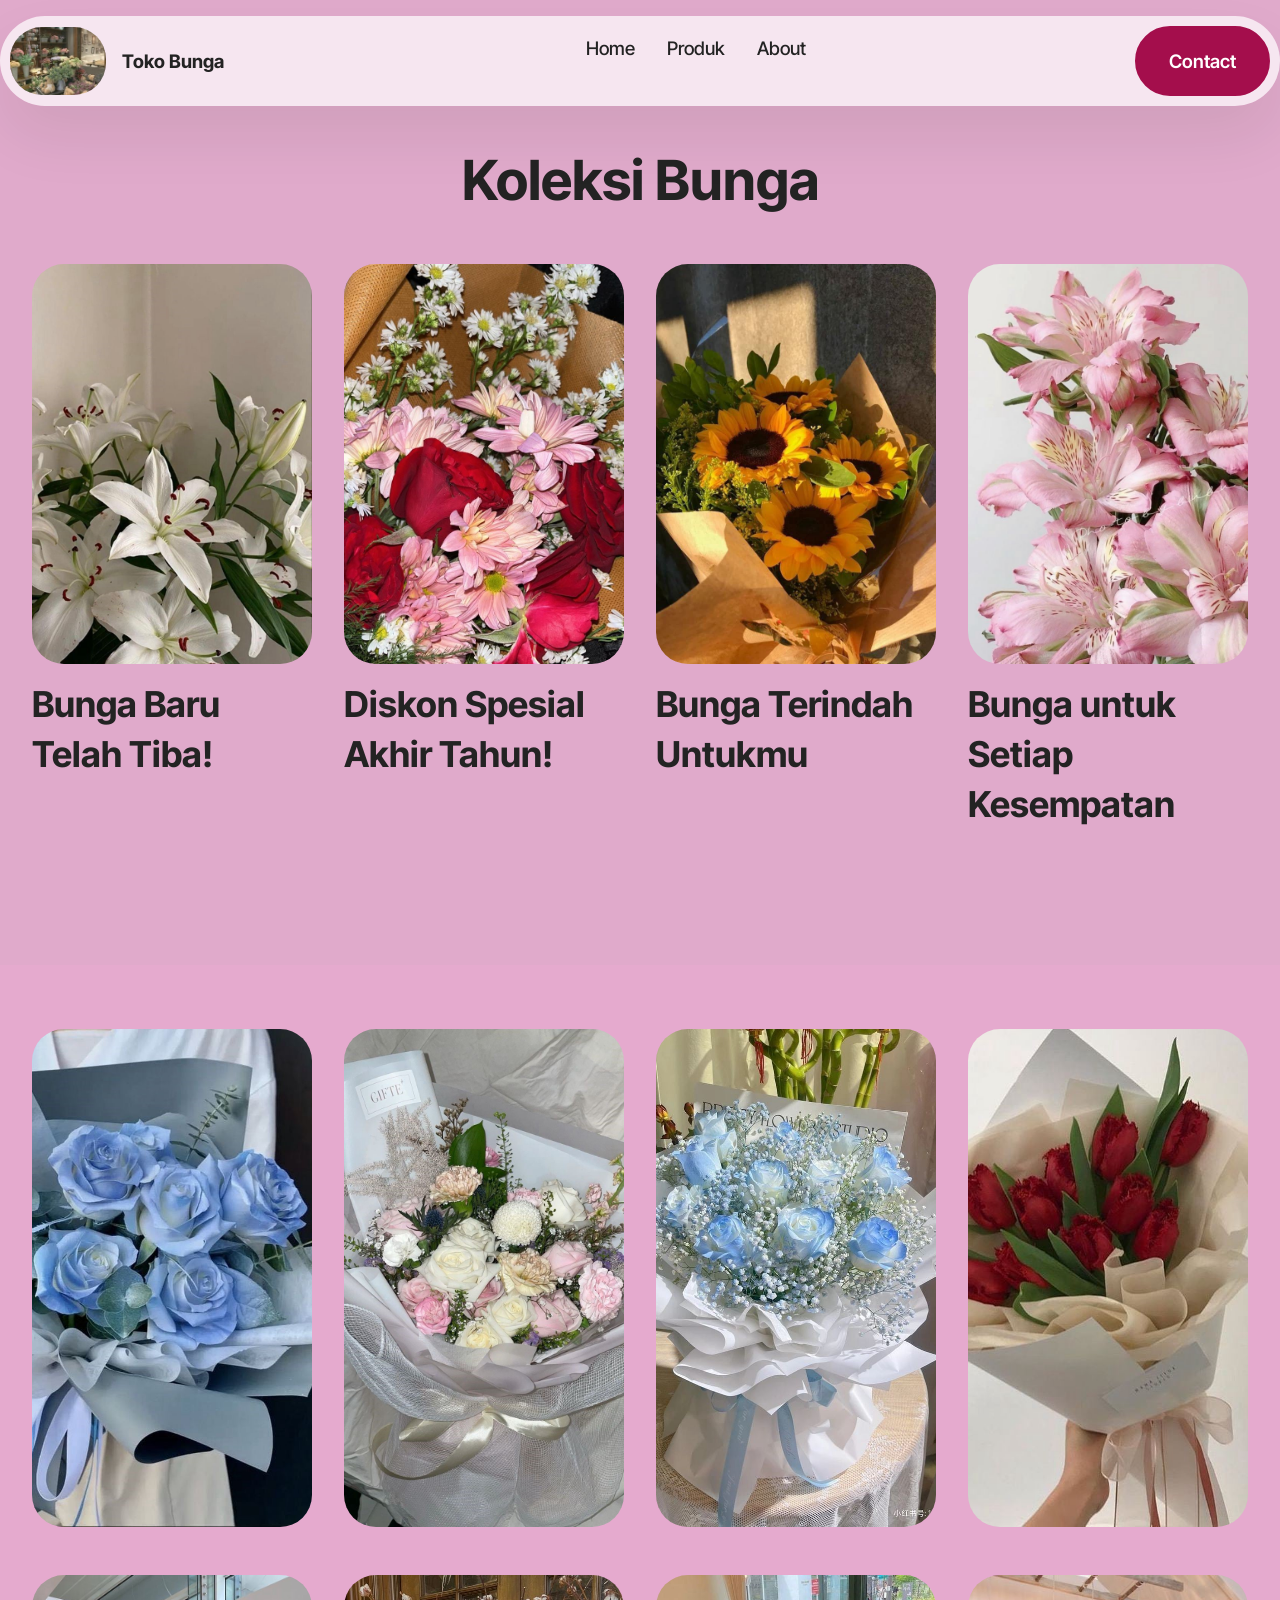
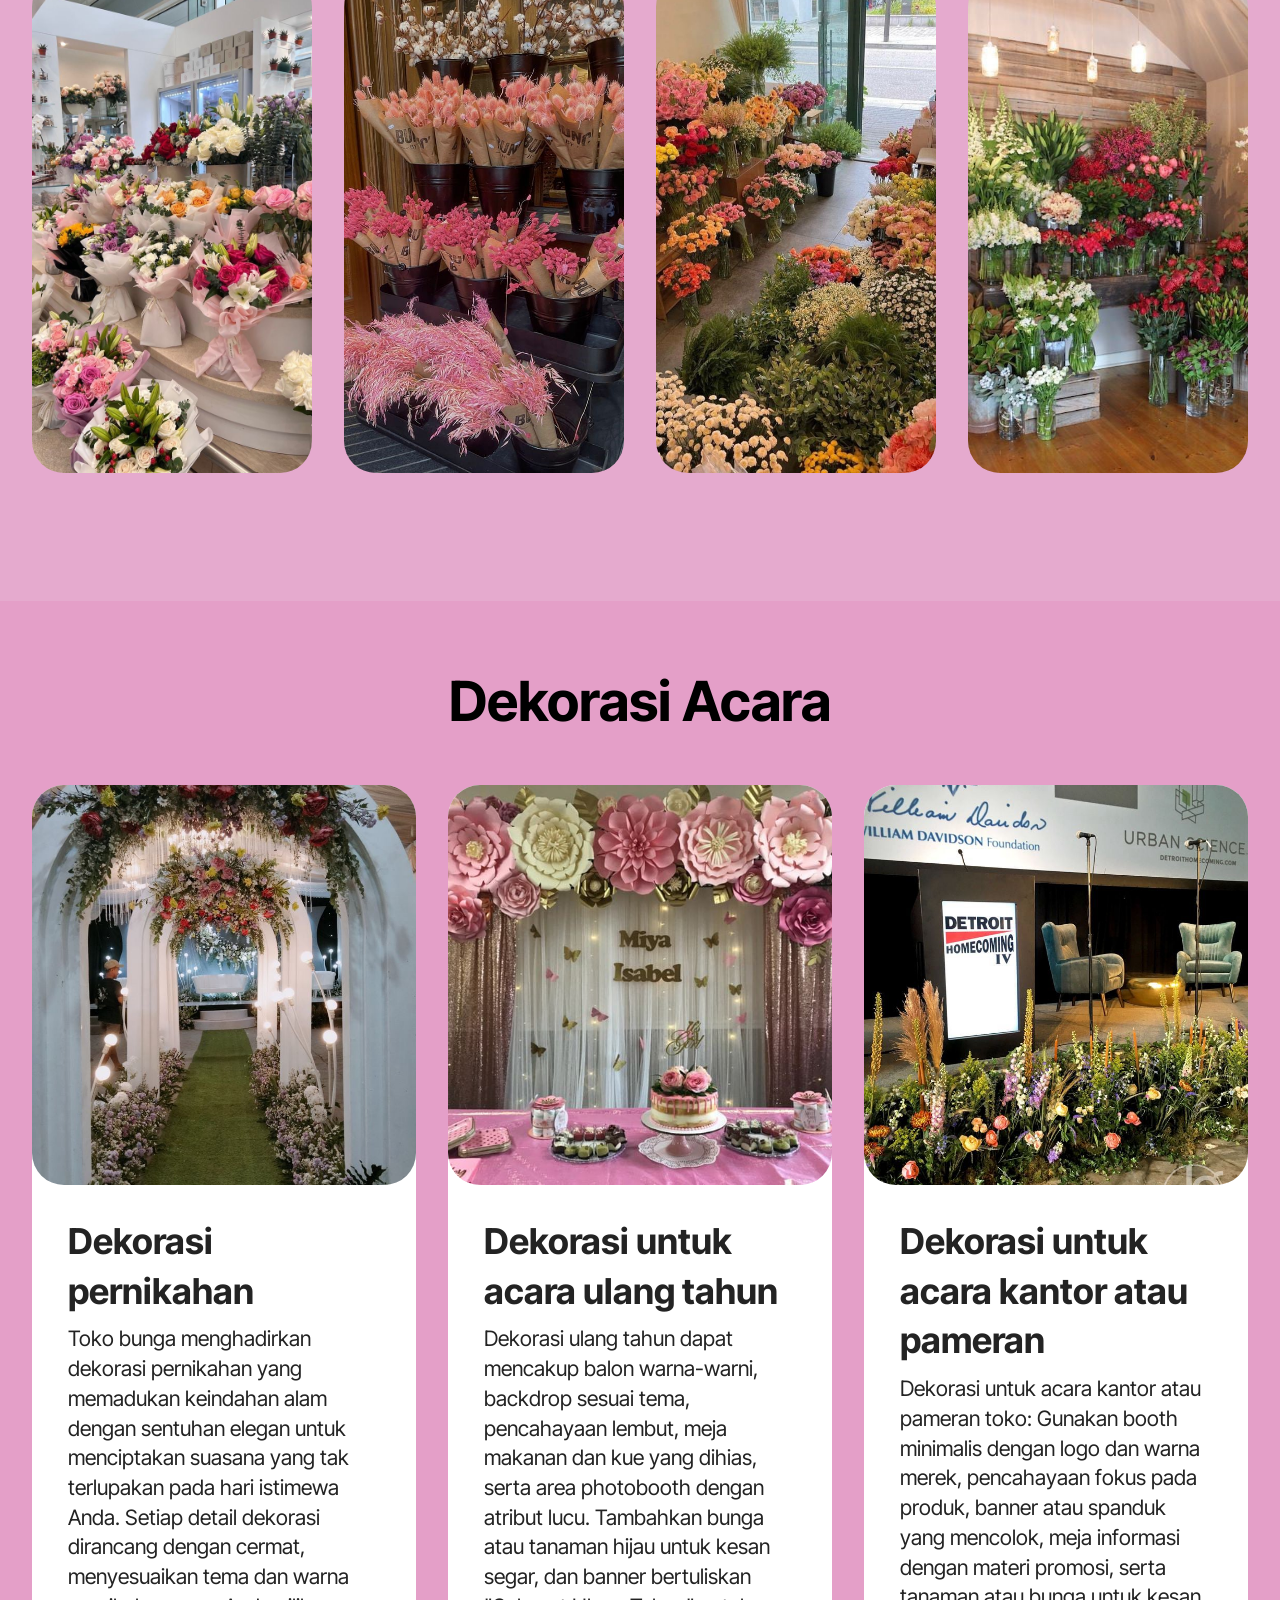
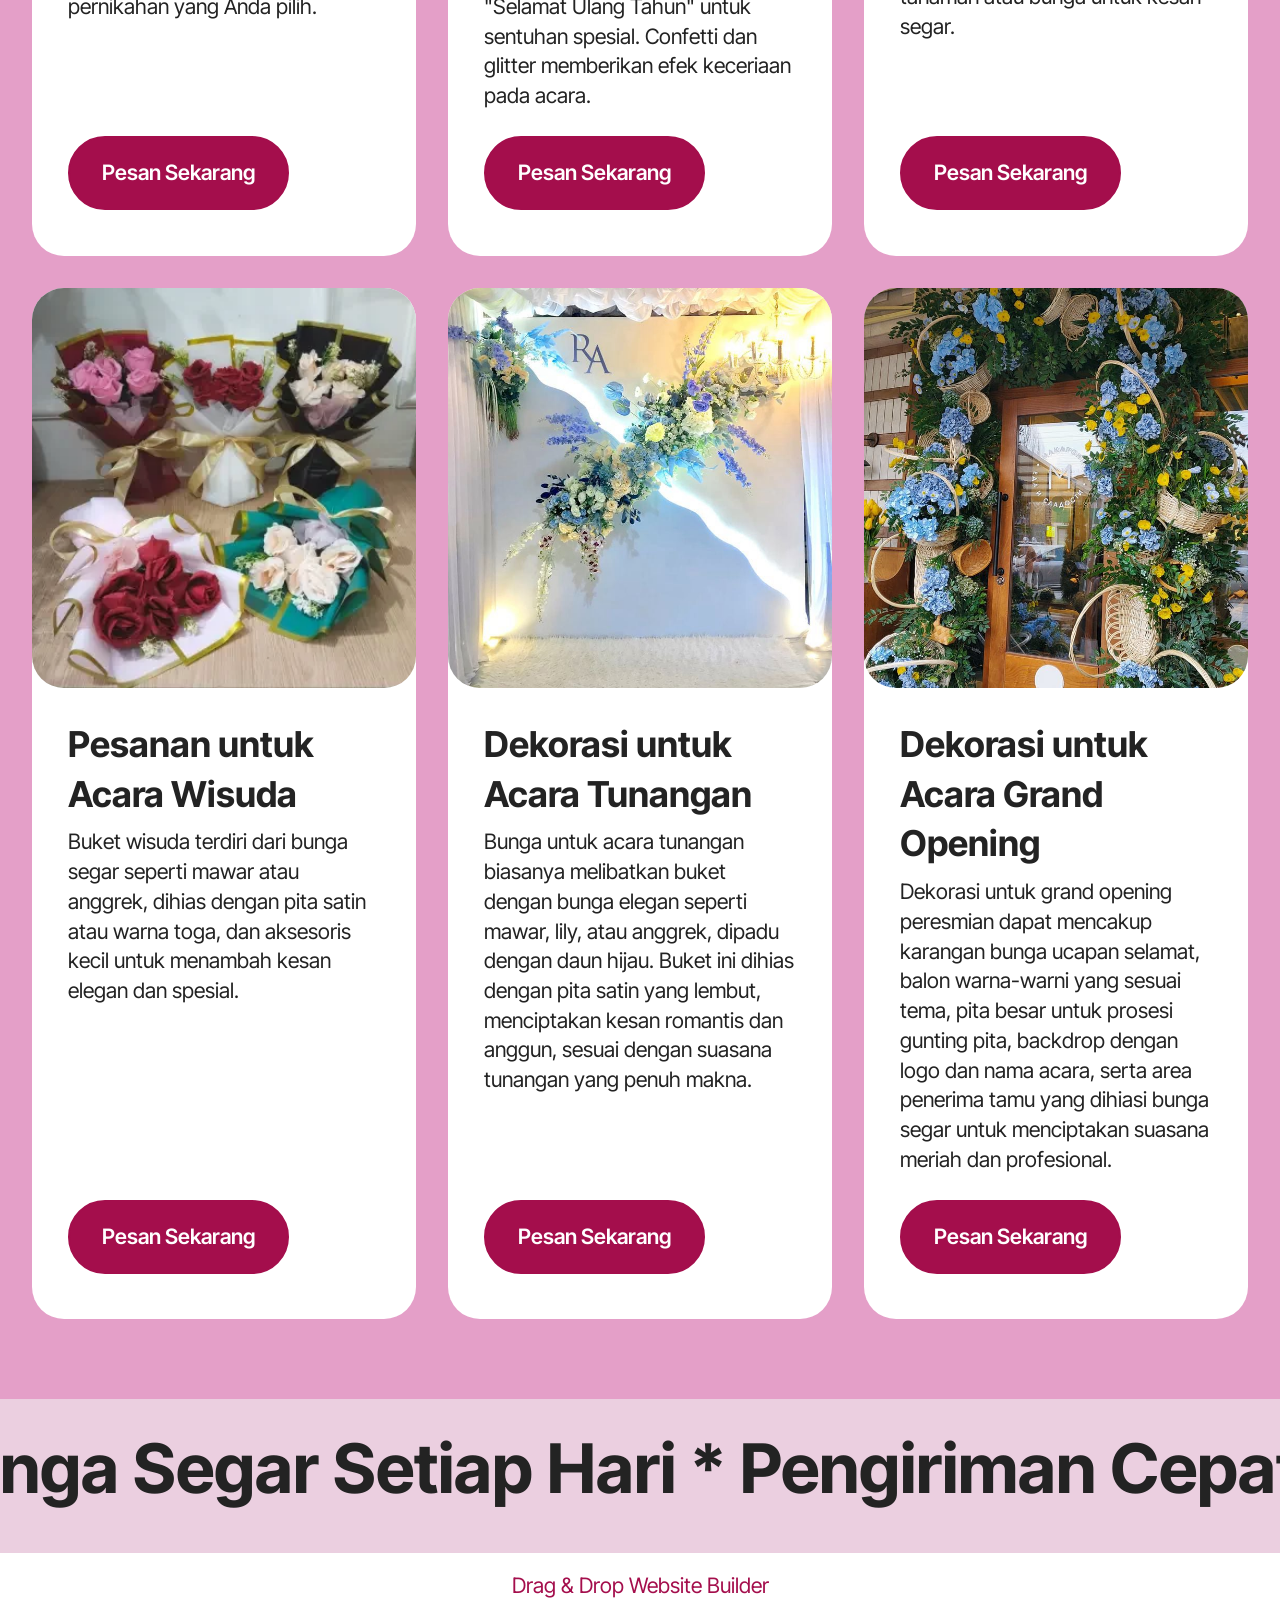
==== page1.html @ ef638b3b "create github pages" ====
<!DOCTYPE html>
<html  >
<head>
  <!-- Site made with Mobirise Website Builder v5.9.18, https://mobirise.com -->
  <meta charset="UTF-8">
  <meta http-equiv="X-UA-Compatible" content="IE=edge">
  <meta name="generator" content="Mobirise v5.9.18, mobirise.com">
  <meta name="viewport" content="width=device-width, initial-scale=1, minimum-scale=1">
  <link rel="shortcut icon" href="assets/images/download-1-206x201.jpg" type="image/x-icon">
  <meta name="description" content="">
  
  
  <title>Service</title>
  <link rel="stylesheet" href="assets/web/assets/mobirise-icons2/mobirise2.css">
  <link rel="stylesheet" href="assets/bootstrap/css/bootstrap.min.css">
  <link rel="stylesheet" href="assets/bootstrap/css/bootstrap-grid.min.css">
  <link rel="stylesheet" href="assets/bootstrap/css/bootstrap-reboot.min.css">
  <link rel="stylesheet" href="assets/dropdown/css/style.css">
  <link rel="stylesheet" href="assets/theme/css/style.css">
  <link rel="preload" href="https://fonts.googleapis.com/css2?family=Inter+Tight:wght@400;700&display=swap&display=swap" as="style" onload="this.onload=null;this.rel='stylesheet'">
  <noscript><link rel="stylesheet" href="https://fonts.googleapis.com/css2?family=Inter+Tight:wght@400;700&display=swap&display=swap"></noscript>
  <link rel="preload" as="style" href="assets/mobirise/css/mbr-additional.css?v=HDOLfJ"><link rel="stylesheet" href="assets/mobirise/css/mbr-additional.css?v=HDOLfJ" type="text/css">

  
  
  
</head>
<body>
  
  <section data-bs-version="5.1" class="menu menu2 cid-uuAt0u6nEp" once="menu" id="menu02-5">
	

	<nav class="navbar navbar-dropdown navbar-fixed-top navbar-expand-lg">
		<div class="container">
			<div class="navbar-brand">
				<span class="navbar-logo">
					<a href="index.html">
						<img src="assets/images/download-1-206x201.jpg" alt="Mobirise Website Builder" style="height: 4.3rem;">
					</a>
				</span>
				<span class="navbar-caption-wrap"><a class="navbar-caption text-black text-primary display-4" href="index.html">Toko Bunga</a></span>
			</div>
			<button class="navbar-toggler" type="button" data-toggle="collapse" data-bs-toggle="collapse" data-target="#navbarSupportedContent" data-bs-target="#navbarSupportedContent" aria-controls="navbarNavAltMarkup" aria-expanded="false" aria-label="Toggle navigation">
				<div class="hamburger">
					<span></span>
					<span></span>
					<span></span>
					<span></span>
				</div>
			</button>
			<div class="collapse navbar-collapse" id="navbarSupportedContent">
				<ul class="navbar-nav nav-dropdown" data-app-modern-menu="true"><li class="nav-item">
						<a class="nav-link link text-black text-primary display-4" href="page4.html"><br>Home<br><br></a>
					</li><li class="nav-item"><a class="nav-link link text-black text-primary display-4" href="page1.html"><br>Produk<br><br><br></a></li><li class="nav-item"><a class="nav-link link text-black text-primary display-4" href="page2.html"><br>About</a></li></ul>
				
				<div class="navbar-buttons mbr-section-btn"><a class="btn btn-primary display-4" href="page5.html">Contact<br></a></div>
			</div>
		</div>
	</nav>
</section>

<section data-bs-version="5.1" class="features03 cid-uuM3vEm4r9" id="features03-8">
  
  
  <div class="container-fluid">
    <div class="row justify-content-center mb-5">
      <div class="col-12 content-head">
        <div class="mbr-section-head">
          <h4 class="mbr-section-title mbr-fonts-style align-center mb-0 display-2"><strong>Koleksi Bunga</strong><strong><br></strong></h4>
          
        </div>
      </div>
    </div>
    <div class="row">
      <div class="item features-image col-12 col-md-6 col-lg-3 active">
        <div class="item-wrapper">
          <div class="item-img mb-3">
            <img src="assets/images/download-5-736x1308.jpg" alt="Mobirise Website Builder" title="">
          </div>
          <div class="item-content align-left">
            <h5 class="item-title mbr-fonts-style mt-0 mb-2 display-5">
              <strong>Bunga Baru Telah Tiba!</strong>
            </h5>
            
            
            
          </div>
        </div>
      </div>
      <div class="item features-image col-12 col-md-6 col-lg-3">
        <div class="item-wrapper">
          <div class="item-img mb-3">
            <img src="assets/images/download-3-675x1200.jpg" alt="Mobirise Website Builder" title="" data-slide-to="1" data-bs-slide-to="1">
          </div>
          <div class="item-content align-left">
            <h5 class="item-title mbr-fonts-style mb-2 mt-0 display-5">
              <strong>Diskon Spesial Akhir Tahun!</strong>
            </h5>
            
            
            
          </div>
        </div>
      </div>
      <div class="item features-image col-12 col-md-6 col-lg-3">
        <div class="item-wrapper">
          <div class="item-img mb-3">
            <img src="assets/images/download-4-720x960.jpg" alt="Mobirise Website Builder" title="" data-slide-to="2" data-bs-slide-to="2">
          </div>
          <div class="item-content align-left">
            <h5 class="item-title mbr-fonts-style mb-2 mt-0 display-5">
              <strong>Bunga Terindah Untukmu</strong></h5>
            
            
            
          </div>
        </div>
      </div>
      <div class="item features-image col-12 col-md-6 col-lg-3">
        <div class="item-wrapper">
          <div class="item-img mb-3">
            <img src="assets/images/download-18-736x960.jpg" alt="Mobirise Website Builder" title="" data-slide-to="2" data-bs-slide-to="2">
          </div>
          <div class="item-content align-left">
            <h5 class="item-title mbr-fonts-style mb-2 mt-0 display-5">
              <strong>Bunga untuk Setiap Kesempatan</strong>
            </h5>
            
            
            
          </div>
        </div>
      </div>
    </div>
  </div>
</section>

<section data-bs-version="5.1" class="features03 cid-uuM4goBNhP" id="features03-a">
  
  
  <div class="container-fluid">
    <div class="row justify-content-center mb-5">
      <div class="col-12 content-head">
        
      </div>
    </div>
    <div class="row">
      <div class="item features-image col-12 col-md-6 col-lg-3 active">
        <div class="item-wrapper">
          <div class="item-img mb-3">
            <img src="assets/images/download-13-735x918.jpg" alt="Mobirise Website Builder" title="" data-slide-to="0" data-bs-slide-to="0">
          </div>
          
        </div>
      </div>
      <div class="item features-image col-12 col-md-6 col-lg-3">
        <div class="item-wrapper">
          <div class="item-img mb-3">
            <img src="assets/images/download-14-736x1308.jpg" alt="Mobirise Website Builder" title="" data-slide-to="1" data-bs-slide-to="1">
          </div>
          
        </div>
      </div>
      <div class="item features-image col-12 col-md-6 col-lg-3">
        <div class="item-wrapper">
          <div class="item-img mb-3">
            <img src="assets/images/pastel-flowers-736x981.jpg" alt="Mobirise Website Builder" title="" data-slide-to="2" data-bs-slide-to="2">
          </div>
          
        </div>
      </div>
      <div class="item features-image col-12 col-md-6 col-lg-3">
        <div class="item-wrapper">
          <div class="item-img mb-3">
            <img src="assets/images/sara-736x736.jpg" alt="Mobirise Website Builder" title="" data-slide-to="3" data-bs-slide-to="3">
          </div>
          
        </div>
      </div><div class="item features-image col-12 col-md-6 col-lg-3">
        <div class="item-wrapper">
          <div class="item-img mb-3">
            <img src="assets/images/download-15-675x1200.jpg" alt="Mobirise Website Builder" title="" data-slide-to="4" data-bs-slide-to="4">
          </div>
          
        </div>
      </div><div class="item features-image col-12 col-md-6 col-lg-3">
        <div class="item-wrapper">
          <div class="item-img mb-3">
            <img src="assets/images/-736x981.jpg" alt="Mobirise Website Builder" title="" data-slide-to="5" data-bs-slide-to="5">
          </div>
          
        </div>
      </div><div class="item features-image col-12 col-md-6 col-lg-3">
        <div class="item-wrapper">
          <div class="item-img mb-3">
            <img src="assets/images/download-11-736x880.jpg" alt="Mobirise Website Builder" title="" data-slide-to="6" data-bs-slide-to="6">
          </div>
          
        </div>
      </div><div class="item features-image col-12 col-md-6 col-lg-3">
        <div class="item-wrapper">
          <div class="item-img mb-3">
            <img src="assets/images/download-17-475x713.jpg" alt="Mobirise Website Builder" title="" data-slide-to="7" data-bs-slide-to="7">
          </div>
          
        </div>
      </div>
    </div>
  </div>
</section>

<section data-bs-version="5.1" class="features4 start cid-uvw1IzYo7t" id="features04-p">
	
	
	<div class="container">
		<div class="row justify-content-center">
			<div class="col-12 content-head">
				<div class="mbr-section-head mb-5">
					<h4 class="mbr-section-title mbr-fonts-style align-center mb-0 display-2">
						<strong>Dekorasi Acara</strong></h4>
					
					
				</div>
			</div>
		</div>
		<div class="row">
			<div class="item features-image col-12 col-md-6 col-lg-4">
				<div class="item-wrapper">
					<div class="item-img">
						<img src="assets/images/download-736x981.jpg" alt="Mobirise Website Builder" data-slide-to="0" data-bs-slide-to="0">
					</div>
					<div class="item-content">
						<h5 class="item-title mbr-fonts-style display-5"><strong>Dekorasi pernikahan</strong></h5>
						<p class="mbr-text mbr-fonts-style display-7">
							Toko bunga menghadirkan dekorasi pernikahan yang memadukan keindahan alam dengan sentuhan elegan untuk menciptakan suasana yang tak terlupakan pada hari istimewa Anda. Setiap detail dekorasi dirancang dengan cermat, menyesuaikan tema dan warna pernikahan yang Anda pilih.
						</p>
						<div class="mbr-section-btn item-footer"><a href="https://wa.me/082346581920" class="btn item-btn btn-primary display-7">Pesan Sekarang</a></div>
					</div>

				</div>
			</div>
			<div class="item features-image col-12 col-md-6 col-lg-4">
				<div class="item-wrapper">
					<div class="item-img">
						<img src="assets/images/paper-flowers-backdrop-736x552.jpg" alt="Mobirise Website Builder" data-slide-to="1" data-bs-slide-to="1">
					</div>
					<div class="item-content">
						<h5 class="item-title mbr-fonts-style display-5"><strong>Dekorasi untuk acara ulang tahun</strong></h5>
						<p class="mbr-text mbr-fonts-style display-7">
							Dekorasi ulang tahun dapat mencakup balon warna-warni, backdrop sesuai tema, pencahayaan lembut, meja makanan dan kue yang dihias, serta area photobooth dengan atribut lucu. Tambahkan bunga atau tanaman hijau untuk kesan segar, dan banner bertuliskan "Selamat Ulang Tahun" untuk sentuhan spesial. Confetti dan glitter memberikan efek keceriaan pada acara.
						</p>
						<div class="mbr-section-btn item-footer"><a href="https://wa.me/082346581920" class="btn item-btn btn-primary display-7">Pesan Sekarang</a></div>
					</div>
				</div>
			</div>
			<div class="item features-image col-12 col-md-6 col-lg-4">
				<div class="item-wrapper">
					<div class="item-img">
						<img src="assets/images/home-display-group-736x1001.jpg" alt="Mobirise Website Builder" data-slide-to="2" data-bs-slide-to="2">
					</div>
					<div class="item-content">
						<h5 class="item-title mbr-fonts-style display-5"><strong>Dekorasi untuk acara kantor atau pameran</strong></h5>
						<p class="mbr-text mbr-fonts-style display-7">Dekorasi untuk acara kantor atau pameran toko: Gunakan booth minimalis dengan logo dan warna merek, pencahayaan fokus pada produk, banner atau spanduk yang mencolok, meja informasi dengan materi promosi, serta tanaman atau bunga untuk kesan segar.<br>
						</p>
						<div class="mbr-section-btn item-footer"><a href="https://wa.me/082346581920" class="btn item-btn btn-primary display-7">Pesan Sekarang</a></div>
					</div>
				</div>
			</div><div class="item features-image col-12 col-md-6 col-lg-4">
				<div class="item-wrapper">
					<div class="item-img">
						<img src="assets/images/s87622036d4a049b7bb98267495b23f65w.jpg-360x360q75.jpg-.webp" alt="Mobirise Website Builder" data-slide-to="3" data-bs-slide-to="3">
					</div>
					<div class="item-content">
						<h5 class="item-title mbr-fonts-style display-5"><strong>Pesanan untuk Acara Wisuda</strong></h5>
						<p class="mbr-text mbr-fonts-style display-7">Buket wisuda terdiri dari bunga segar seperti mawar atau anggrek, dihias dengan pita satin atau warna toga, dan aksesoris kecil untuk menambah kesan elegan dan spesial.<br>
						</p>
						<div class="mbr-section-btn item-footer"><a href="https://wa.me/082346581920" class="btn item-btn btn-primary display-7">Pesan Sekarang</a></div>
					</div>
				</div>
			</div><div class="item features-image col-12 col-md-6 col-lg-4">
				<div class="item-wrapper">
					<div class="item-img">
						<img src="assets/images/dekorasi-tunangan-simple-biru-putih-736x877.jpg" alt="Mobirise Website Builder" data-slide-to="4" data-bs-slide-to="4">
					</div>
					<div class="item-content">
						<h5 class="item-title mbr-fonts-style display-5"><strong>Dekorasi untuk Acara Tunangan</strong></h5>
						<p class="mbr-text mbr-fonts-style display-7">Bunga untuk acara tunangan biasanya melibatkan buket dengan bunga elegan seperti mawar, lily, atau anggrek, dipadu dengan daun hijau. Buket ini dihias dengan pita satin yang lembut, menciptakan kesan romantis dan anggun, sesuai dengan suasana tunangan yang penuh makna.<br>
						</p>
						<div class="mbr-section-btn item-footer"><a href="https://wa.me/082346581920" class="btn item-btn btn-primary display-7">Pesan Sekarang</a></div>
					</div>
				</div>
			</div><div class="item features-image col-12 col-md-6 col-lg-4">
				<div class="item-wrapper">
					<div class="item-img">
						<img src="assets/images/flowers-736x1308.jpg" alt="Mobirise Website Builder" data-slide-to="5" data-bs-slide-to="5">
					</div>
					<div class="item-content">
						<h5 class="item-title mbr-fonts-style display-5"><strong>Dekorasi untuk Acara Grand Opening</strong></h5>
						<p class="mbr-text mbr-fonts-style display-7">Dekorasi untuk grand opening peresmian dapat mencakup karangan bunga ucapan selamat, balon warna-warni yang sesuai tema, pita besar untuk prosesi gunting pita, backdrop dengan logo dan nama acara, serta area penerima tamu yang dihiasi bunga segar untuk menciptakan suasana meriah dan profesional.<br>
						</p>
						<div class="mbr-section-btn item-footer"><a href="https://wa.me/082346581920" class="btn item-btn btn-primary display-7">Pesan Sekarang</a></div>
					</div>
				</div>
			</div>
		</div>
	</div>
</section>

<section data-bs-version="5.1" class="gallery10 cid-uvw4NKcOGp" id="gallery10-q">
  


  <div class="container-fluid">

      <div class="loop-container">
        <div class="item display-1" data-linewords="Bunga Segar Setiap Hari * Pengiriman Cepat dan Aman * " data-direction="-1" data-speed="0.05">☁️ Best offers ☁️ Free delivery ☁️ Perfect design ☁️ Comfort ☁️ Support 24/7 ☁️ Vibes</div>

        <div class="item display-1" data-linewords="Bunga Segar Setiap Hari * Pengiriman Cepat dan Aman * " data-direction="-1" data-speed="0.05">☁️ Best offers ☁️ Free delivery ☁️ Perfect design ☁️ Comfort ☁️ Support 24/7 ☁️ Vibes</div>
      </div>
    
  </div>
</section><section class="display-7" style="padding: 0;align-items: center;justify-content: center;flex-wrap: wrap;    align-content: center;display: flex;position: relative;height: 4rem;"><a href="https://mobiri.se/3591663" style="flex: 1 1;height: 4rem;position: absolute;width: 100%;z-index: 1;"><img alt="" style="height: 4rem;" src="[data-uri]"></a><p style="margin: 0;text-align: center;" class="display-7">&#8204;</p><a style="z-index:1" href="https://mobirise.com/drag-drop-website-builder.html">Drag & Drop Website Builder</a></section><script src="assets/bootstrap/js/bootstrap.bundle.min.js"></script>  <script src="assets/smoothscroll/smooth-scroll.js"></script>  <script src="assets/ytplayer/index.js"></script>  <script src="assets/dropdown/js/navbar-dropdown.js"></script>  <script src="assets/theme/js/script.js"></script>  
  
  
</body>
</html>
---- assets/web/assets/mobirise-icons2/mobirise2.css ----
@font-face {
  font-family: 'Moririse2';
  font-display: swap;
  src:  url('mobirise2.eot?f2bix4');
  src:  url('mobirise2.eot?f2bix4#iefix') format('embedded-opentype'),
    url('mobirise2.ttf?f2bix4') format('truetype'),
    url('mobirise2.woff?f2bix4') format('woff'),
    url('mobirise2.svg?f2bix4#mobirise2') format('svg');
  font-weight: normal;
  font-style: normal;
}

[class^="mobi-"], [class*=" mobi-"] {
  /* use !important to prevent issues with browser extensions that change fonts */
  font-family: 'Moririse2' !important;
  speak: none;
  font-style: normal;
  font-weight: normal;
  font-variant: normal;
  text-transform: none;
  line-height: 1;

  /* Better Font Rendering =========== */
  -webkit-font-smoothing: antialiased;
  -moz-osx-font-smoothing: grayscale;
}

.mobi-mbri-add-submenu:before {
  content: "\e900";
}
.mobi-mbri-alert:before {
  content: "\e901";
}
.mobi-mbri-align-center:before {
  content: "\e902";
}
.mobi-mbri-align-justify:before {
  content: "\e903";
}
.mobi-mbri-align-left:before {
  content: "\e904";
}
.mobi-mbri-align-right:before {
  content: "\e905";
}
.mobi-mbri-android:before {
  content: "\e906";
}
.mobi-mbri-apple:before {
  content: "\e907";
}
.mobi-mbri-arrow-down:before {
  content: "\e908";
}
.mobi-mbri-arrow-next:before {
  content: "\e909";
}
.mobi-mbri-arrow-prev:before {
  content: "\e90a";
}
.mobi-mbri-arrow-up:before {
  content: "\e90b";
}
.mobi-mbri-bold:before {
  content: "\e90c";
}
.mobi-mbri-bookmark:before {
  content: "\e90d";
}
.mobi-mbri-bootstrap:before {
  content: "\e90e";
}
.mobi-mbri-briefcase:before {
  content: "\e90f";
}
.mobi-mbri-browse:before {
  content: "\e910";
}
.mobi-mbri-bulleted-list:before {
  content: "\e911";
}
.mobi-mbri-calendar:before {
  content: "\e912";
}
.mobi-mbri-camera:before {
  content: "\e913";
}
.mobi-mbri-cart-add:before {
  content: "\e914";
}
.mobi-mbri-cart-full:before {
  content: "\e915";
}
.mobi-mbri-cash:before {
  content: "\e916";
}
.mobi-mbri-change-style:before {
  content: "\e917";
}
.mobi-mbri-chat:before {
  content: "\e918";
}
.mobi-mbri-clock:before {
  content: "\e919";
}
.mobi-mbri-close:before {
  content: "\e91a";
}
.mobi-mbri-cloud:before {
  content: "\e91b";
}
.mobi-mbri-code:before {
  content: "\e91c";
}
.mobi-mbri-contact-form:before {
  content: "\e91d";
}
.mobi-mbri-credit-card:before {
  content: "\e91e";
}
.mobi-mbri-cursor-click:before {
  content: "\e91f";
}
.mobi-mbri-cust-feedback:before {
  content: "\e920";
}
.mobi-mbri-database:before {
  content: "\e921";
}
.mobi-mbri-delivery:before {
  content: "\e922";
}
.mobi-mbri-desktop:before {
  content: "\e923";
}
.mobi-mbri-devices:before {
  content: "\e924";
}
.mobi-mbri-down:before {
  content: "\e925";
}
.mobi-mbri-download-2:before {
  content: "\e926";
}
.mobi-mbri-download:before {
  content: "\e927";
}
.mobi-mbri-drag-n-drop-2:before {
  content: "\e928";
}
.mobi-mbri-drag-n-drop:before {
  content: "\e929";
}
.mobi-mbri-edit-2:before {
  content: "\e92a";
}
.mobi-mbri-edit:before {
  content: "\e92b";
}
.mobi-mbri-error:before {
  content: "\e92c";
}
.mobi-mbri-extension:before {
  content: "\e92d";
}
.mobi-mbri-features:before {
  content: "\e92e";
}
.mobi-mbri-file:before {
  content: "\e92f";
}
.mobi-mbri-flag:before {
  content: "\e930";
}
.mobi-mbri-folder:before {
  content: "\e931";
}
.mobi-mbri-gift:before {
  content: "\e932";
}
.mobi-mbri-github:before {
  content: "\e933";
}
.mobi-mbri-globe-2:before {
  content: "\e934";
}
.mobi-mbri-globe:before {
  content: "\e935";
}
.mobi-mbri-growing-chart:before {
  content: "\e936";
}
.mobi-mbri-hearth:before {
  content: "\e937";
}
.mobi-mbri-help:before {
  content: "\e938";
}
.mobi-mbri-home:before {
  content: "\e939";
}
.mobi-mbri-hot-cup:before {
  content: "\e93a";
}
.mobi-mbri-idea:before {
  content: "\e93b";
}
.mobi-mbri-image-gallery:before {
  content: "\e93c";
}
.mobi-mbri-image-slider:before {
  content: "\e93d";
}
.mobi-mbri-info:before {
  content: "\e93e";
}
.mobi-mbri-italic:before {
  content: "\e93f";
}
.mobi-mbri-key:before {
  content: "\e940";
}
.mobi-mbri-laptop:before {
  content: "\e941";
}
.mobi-mbri-layers:before {
  content: "\e942";
}
.mobi-mbri-left-right:before {
  content: "\e943";
}
.mobi-mbri-left:before {
  content: "\e944";
}
.mobi-mbri-letter:before {
  content: "\e945";
}
.mobi-mbri-like:before {
  content: "\e946";
}
.mobi-mbri-link:before {
  content: "\e947";
}
.mobi-mbri-lock:before {
  content: "\e948";
}
.mobi-mbri-login:before {
  content: "\e949";
}
.mobi-mbri-logout:before {
  content: "\e94a";
}
.mobi-mbri-magic-stick:before {
  content: "\e94b";
}
.mobi-mbri-map-pin:before {
  content: "\e94c";
}
.mobi-mbri-menu:before {
  content: "\e94d";
}
.mobi-mbri-mobile-2:before {
  content: "\e94e";
}
.mobi-mbri-mobile-horizontal:before {
  content: "\e94f";
}
.mobi-mbri-mobile:before {
  content: "\e950";
}
.mobi-mbri-mobirise:before {
  content: "\e951";
}
.mobi-mbri-more-horizontal:before {
  content: "\e952";
}
.mobi-mbri-more-vertical:before {
  content: "\e953";
}
.mobi-mbri-music:before {
  content: "\e954";
}
.mobi-mbri-new-file:before {
  content: "\e955";
}
.mobi-mbri-numbered-list:before {
  content: "\e956";
}
.mobi-mbri-opened-folder:before {
  content: "\e957";
}
.mobi-mbri-pages:before {
  content: "\e958";
}
.mobi-mbri-paper-plane:before {
  content: "\e959";
}
.mobi-mbri-paperclip:before {
  content: "\e95a";
}
.mobi-mbri-phone:before {
  content: "\e95b";
}
.mobi-mbri-photo:before {
  content: "\e95c";
}
.mobi-mbri-photos:before {
  content: "\e95d";
}
.mobi-mbri-pin:before {
  content: "\e95e";
}
.mobi-mbri-play:before {
  content: "\e95f";
}
.mobi-mbri-plus:before {
  content: "\e960";
}
.mobi-mbri-preview:before {
  content: "\e961";
}
.mobi-mbri-print:before {
  content: "\e962";
}
.mobi-mbri-protect:before {
  content: "\e963";
}
.mobi-mbri-question:before {
  content: "\e964";
}
.mobi-mbri-quote-left:before {
  content: "\e965";
}
.mobi-mbri-quote-right:before {
  content: "\e966";
}
.mobi-mbri-redo:before {
  content: "\e967";
}
.mobi-mbri-refresh:before {
  content: "\e968";
}
.mobi-mbri-responsive-2:before {
  content: "\e969";
}
.mobi-mbri-responsive:before {
  content: "\e96a";
}
.mobi-mbri-right:before {
  content: "\e96b";
}
.mobi-mbri-rocket:before {
  content: "\e96c";
}
.mobi-mbri-sad-face:before {
  content: "\e96d";
}
.mobi-mbri-sale:before {
  content: "\e96e";
}
.mobi-mbri-save:before {
  content: "\e96f";
}
.mobi-mbri-search:before {
  content: "\e970";
}
.mobi-mbri-setting-2:before {
  content: "\e971";
}
.mobi-mbri-setting-3:before {
  content: "\e972";
}
.mobi-mbri-setting:before {
  content: "\e973";
}
.mobi-mbri-share:before {
  content: "\e974";
}
.mobi-mbri-shopping-bag:before {
  content: "\e975";
}
.mobi-mbri-shopping-basket:before {
  content: "\e976";
}
.mobi-mbri-shopping-cart:before {
  content: "\e977";
}
.mobi-mbri-sites:before {
  content: "\e978";
}
.mobi-mbri-smile-face:before {
  content: "\e979";
}
.mobi-mbri-speed:before {
  content: "\e97a";
}
.mobi-mbri-star:before {
  content: "\e97b";
}
.mobi-mbri-success:before {
  content: "\e97c";
}
.mobi-mbri-sun:before {
  content: "\e97d";
}
.mobi-mbri-sun2:before {
  content: "\e97e";
}
.mobi-mbri-tablet-vertical:before {
  content: "\e97f";
}
.mobi-mbri-tablet:before {
  content: "\e980";
}
.mobi-mbri-target:before {
  content: "\e981";
}
.mobi-mbri-timer:before {
  content: "\e982";
}
.mobi-mbri-to-ftp:before {
  content: "\e983";
}
.mobi-mbri-to-local-drive:before {
  content: "\e984";
}
.mobi-mbri-touch-swipe:before {
  content: "\e985";
}
.mobi-mbri-touch:before {
  content: "\e986";
}
.mobi-mbri-trash:before {
  content: "\e987";
}
.mobi-mbri-underline:before {
  content: "\e988";
}
.mobi-mbri-undo:before {
  content: "\e989";
}
.mobi-mbri-unlink:before {
  content: "\e98a";
}
.mobi-mbri-unlock:before {
  content: "\e98b";
}
.mobi-mbri-up-down:before {
  content: "\e98c";
}
.mobi-mbri-up:before {
  content: "\e98d";
}
.mobi-mbri-update:before {
  content: "\e98e";
}
.mobi-mbri-upload-2:before {
  content: "\e98f";
}
.mobi-mbri-upload:before {
  content: "\e990";
}
.mobi-mbri-user-2:before {
  content: "\e991";
}
.mobi-mbri-user:before {
  content: "\e992";
}
.mobi-mbri-users:before {
  content: "\e993";
}
.mobi-mbri-video-play:before {
  content: "\e994";
}
.mobi-mbri-video:before {
  content: "\e995";
}
.mobi-mbri-watch:before {
  content: "\e996";
}
.mobi-mbri-website-theme-2:before {
  content: "\e997";
}
.mobi-mbri-website-theme:before {
  content: "\e998";
}
.mobi-mbri-wifi:before {
  content: "\e999";
}
.mobi-mbri-windows:before {
  content: "\e99a";
}
.mobi-mbri-zoom-in:before {
  content: "\e99b";
}
.mobi-mbri-zoom-out:before {
  content: "\e99c";
}
---- assets/dropdown/css/style.css ----
.navbar-dropdown {
  left: 0;
  padding: 0;
  position: absolute;
  right: 0;
  top: 0;
  transition: all 0.45s ease;
  z-index: 1030;
  background: #282828; }
  .navbar-dropdown .navbar-logo {
    margin-right: 0.8rem;
    transition: margin 0.3s ease-in-out;
    vertical-align: middle; }
    .navbar-dropdown .navbar-logo img {
      height: 3.125rem;
      transition: all 0.3s ease-in-out; }
    .navbar-dropdown .navbar-logo.mbr-iconfont {
      font-size: 3.125rem;
      line-height: 3.125rem; }
  .navbar-dropdown .navbar-caption {
    font-weight: 700;
    white-space: normal;
    vertical-align: -4px;
    line-height: 3.125rem !important; }
    .navbar-dropdown .navbar-caption, .navbar-dropdown .navbar-caption:hover {
      color: inherit;
      text-decoration: none; }
  .navbar-dropdown .mbr-iconfont + .navbar-caption {
    vertical-align: -1px; }
  .navbar-dropdown.navbar-fixed-top {
    position: fixed; }
  .navbar-dropdown .navbar-brand span {
    vertical-align: -4px; }
  .navbar-dropdown.bg-color.transparent {
    background: none; }
  .navbar-dropdown.navbar-short .navbar-brand {
    padding: 0.625rem 0; }
    .navbar-dropdown.navbar-short .navbar-brand span {
      vertical-align: -1px; }
  .navbar-dropdown.navbar-short .navbar-caption {
    line-height: 2.375rem !important;
    vertical-align: -2px; }
  .navbar-dropdown.navbar-short .navbar-logo {
    margin-right: 0.5rem; }
    .navbar-dropdown.navbar-short .navbar-logo img {
      height: 2.375rem; }
    .navbar-dropdown.navbar-short .navbar-logo.mbr-iconfont {
      font-size: 2.375rem;
      line-height: 2.375rem; }
  .navbar-dropdown.navbar-short .mbr-table-cell {
    height: 3.625rem; }
  .navbar-dropdown .navbar-close {
    left: 0.6875rem;
    position: fixed;
    top: 0.75rem;
    z-index: 1000; }
  .navbar-dropdown .hamburger-icon {
    content: "";
    display: inline-block;
    vertical-align: middle;
    width: 16px;
    -webkit-box-shadow: 0 -6px 0 1px #282828,0 0 0 1px #282828,0 6px 0 1px #282828;
    -moz-box-shadow: 0 -6px 0 1px #282828,0 0 0 1px #282828,0 6px 0 1px #282828;
    box-shadow: 0 -6px 0 1px #282828,0 0 0 1px #282828,0 6px 0 1px #282828; }

.dropdown-menu .dropdown-toggle[data-toggle="dropdown-submenu"]::after {
  border-bottom: 0.35em solid transparent;
  border-left: 0.35em solid;
  border-right: 0;
  border-top: 0.35em solid transparent;
  margin-left: 0.3rem; }

.dropdown-menu .dropdown-item:focus {
  outline: 0; }

.nav-dropdown {
  font-size: 0.75rem;
  font-weight: 500;
  height: auto !important; }
  .nav-dropdown .nav-btn {
    padding-left: 1rem; }
  .nav-dropdown .link {
    margin: .667em 1.667em;
    font-weight: 500;
    padding: 0;
    transition: color .2s ease-in-out; }
    .nav-dropdown .link.dropdown-toggle {
      margin-right: 2.583em; }
      .nav-dropdown .link.dropdown-toggle::after {
        margin-left: .25rem;
        border-top: 0.35em solid;
        border-right: 0.35em solid transparent;
        border-left: 0.35em solid transparent;
        border-bottom: 0; }
      .nav-dropdown .link.dropdown-toggle[aria-expanded="true"] {
        margin: 0;
        padding: 0.667em 3.263em  0.667em 1.667em; }
  .nav-dropdown .link::after,
  .nav-dropdown .dropdown-item::after {
    color: inherit; }
  .nav-dropdown .btn {
    font-size: 0.75rem;
    font-weight: 700;
    letter-spacing: 0;
    margin-bottom: 0;
    padding-left: 1.25rem;
    padding-right: 1.25rem; }
  .nav-dropdown .dropdown-menu {
    border-radius: 0;
    border: 0;
    left: 0;
    margin: 0;
    padding-bottom: 1.25rem;
    padding-top: 1.25rem;
    position: relative; }
  .nav-dropdown .dropdown-submenu {
    margin-left: 0.125rem;
    top: 0; }
  .nav-dropdown .dropdown-item {
    font-weight: 500;
    line-height: 2;
    padding: 0.3846em 4.615em 0.3846em 1.5385em;
    position: relative;
    transition: color .2s ease-in-out, background-color .2s ease-in-out; }
    .nav-dropdown .dropdown-item::after {
      margin-top: -0.3077em;
      position: absolute;
      right: 1.1538em;
      top: 50%; }
    .nav-dropdown .dropdown-item:focus, .nav-dropdown .dropdown-item:hover {
      background: none; }

@media (max-width: 767px) {
  .nav-dropdown.navbar-toggleable-sm {
    bottom: 0;
    display: none;
    left: 0;
    overflow-x: hidden;
    position: fixed;
    top: 0;
    transform: translateX(-100%);
    -ms-transform: translateX(-100%);
    -webkit-transform: translateX(-100%);
    width: 18.75rem;
    z-index: 999; } }
.nav-dropdown.navbar-toggleable-xl {
  bottom: 0;
  display: none;
  left: 0;
  overflow-x: hidden;
  position: fixed;
  top: 0;
  transform: translateX(-100%);
  -ms-transform: translateX(-100%);
  -webkit-transform: translateX(-100%);
  width: 18.75rem;
  z-index: 999; }

.nav-dropdown-sm {
  display: block !important;
  overflow-x: hidden;
  overflow: auto;
  padding-top: 3.875rem; }
  .nav-dropdown-sm::after {
    content: "";
    display: block;
    height: 3rem;
    width: 100%; }
  .nav-dropdown-sm.collapse.in ~ .navbar-close {
    display: block !important; }
  .nav-dropdown-sm.collapsing, .nav-dropdown-sm.collapse.in {
    transform: translateX(0);
    -ms-transform: translateX(0);
    -webkit-transform: translateX(0);
    transition: all 0.25s ease-out;
    -webkit-transition: all 0.25s ease-out;
    background: #282828; }
  .nav-dropdown-sm.collapsing[aria-expanded="false"] {
    transform: translateX(-100%);
    -ms-transform: translateX(-100%);
    -webkit-transform: translateX(-100%); }
  .nav-dropdown-sm .nav-item {
    display: block;
    margin-left: 0 !important;
    padding-left: 0; }
  .nav-dropdown-sm .link,
  .nav-dropdown-sm .dropdown-item {
    border-top: 1px dotted rgba(255, 255, 255, 0.1);
    font-size: 0.8125rem;
    line-height: 1.6;
    margin: 0 !important;
    padding: 0.875rem 2.4rem 0.875rem 1.5625rem !important;
    position: relative;
    white-space: normal; }
    .nav-dropdown-sm .link:focus, .nav-dropdown-sm .link:hover,
    .nav-dropdown-sm .dropdown-item:focus,
    .nav-dropdown-sm .dropdown-item:hover {
      background: rgba(0, 0, 0, 0.2) !important;
      color: #c0a375; }
  .nav-dropdown-sm .nav-btn {
    position: relative;
    padding: 1.5625rem 1.5625rem 0 1.5625rem; }
    .nav-dropdown-sm .nav-btn::before {
      border-top: 1px dotted rgba(255, 255, 255, 0.1);
      content: "";
      left: 0;
      position: absolute;
      top: 0;
      width: 100%; }
    .nav-dropdown-sm .nav-btn + .nav-btn {
      padding-top: 0.625rem; }
      .nav-dropdown-sm .nav-btn + .nav-btn::before {
        display: none; }
  .nav-dropdown-sm .btn {
    padding: 0.625rem 0; }
  .nav-dropdown-sm .dropdown-toggle[data-toggle="dropdown-submenu"]::after {
    margin-left: .25rem;
    border-top: 0.35em solid;
    border-right: 0.35em solid transparent;
    border-left: 0.35em solid transparent;
    border-bottom: 0; }
  .nav-dropdown-sm .dropdown-toggle[data-toggle="dropdown-submenu"][aria-expanded="true"]::after {
    border-top: 0;
    border-right: 0.35em solid transparent;
    border-left: 0.35em solid transparent;
    border-bottom: 0.35em solid; }
  .nav-dropdown-sm .dropdown-menu {
    margin: 0;
    padding: 0;
    position: relative;
    top: 0;
    left: 0;
    width: 100%;
    border: 0;
    float: none;
    border-radius: 0;
    background: none; }
  .nav-dropdown-sm .dropdown-submenu {
    left: 100%;
    margin-left: 0.125rem;
    margin-top: -1.25rem;
    top: 0; }

.navbar-toggleable-sm .nav-dropdown .dropdown-menu {
  position: absolute; }

.navbar-toggleable-sm .nav-dropdown .dropdown-submenu {
  left: 100%;
  margin-left: 0.125rem;
  margin-top: -1.25rem;
  top: 0; }

.navbar-toggleable-sm.opened .nav-dropdown .dropdown-menu {
  position: relative; }

.navbar-toggleable-sm.opened .nav-dropdown .dropdown-submenu {
  left: 0;
  margin-left: 00rem;
  margin-top: 0rem;
  top: 0; }

.is-builder .nav-dropdown.collapsing {
  transition: none !important; }
---- assets/theme/css/style.css ----
@charset "UTF-8";
section {
  background-color: #ffffff;
}

body {
  font-style: normal;
  line-height: 1.5;
  font-weight: 400;
  color: #232323;
  position: relative;
}

button {
  background-color: transparent;
  border-color: transparent;
}

.embla__button,
.carousel-control {
  background-color: #edefea !important;
  opacity: 0.8 !important;
  color: #464845 !important;
  border-color: #edefea !important;
}

.carousel .close,
.modalWindow .close {
  background-color: #edefea !important;
  color: #464845 !important;
  border-color: #edefea !important;
  opacity: 0.8 !important;
}

.carousel .close:hover,
.modalWindow .close:hover {
  opacity: 1 !important;
}

.carousel-indicators li {
  background-color: #edefea !important;
  border: 2px solid #464845 !important;
}

.carousel-indicators li:hover,
.carousel-indicators li:active {
  opacity: 0.8 !important;
}

.embla__button:hover,
.carousel-control:hover {
  background-color: #edefea !important;
  opacity: 1 !important;
}

.modalWindow-video-container {
  height: 80%;
}

section,
.container,
.container-fluid {
  position: relative;
  word-wrap: break-word;
}

a.mbr-iconfont:hover {
  text-decoration: none;
}

.article .lead p,
.article .lead ul,
.article .lead ol,
.article .lead pre,
.article .lead blockquote {
  margin-bottom: 0;
}

a {
  font-style: normal;
  font-weight: 400;
  cursor: pointer;
}
a, a:hover {
  text-decoration: none;
}

.mbr-section-title {
  font-style: normal;
  line-height: 1.3;
}

.mbr-section-subtitle {
  line-height: 1.3;
}

.mbr-text {
  font-style: normal;
  line-height: 1.7;
}

h1,
h2,
h3,
h4,
h5,
h6,
.display-1,
.display-2,
.display-4,
.display-5,
.display-7,
span,
p,
a {
  line-height: 1;
  word-break: break-word;
  word-wrap: break-word;
  font-weight: 400;
}

b,
strong {
  font-weight: bold;
}

input:-webkit-autofill, input:-webkit-autofill:hover, input:-webkit-autofill:focus, input:-webkit-autofill:active {
  transition-delay: 9999s;
  -webkit-transition-property: background-color, color;
  transition-property: background-color, color;
}

textarea[type=hidden] {
  display: none;
}

section {
  background-position: 50% 50%;
  background-repeat: no-repeat;
  background-size: cover;
}
section .mbr-background-video,
section .mbr-background-video-preview {
  position: absolute;
  bottom: 0;
  left: 0;
  right: 0;
  top: 0;
}

.hidden {
  visibility: hidden;
}

.mbr-z-index20 {
  z-index: 20;
}

/*! Base colors */
.mbr-white {
  color: #ffffff;
}

.mbr-black {
  color: #111111;
}

.mbr-bg-white {
  background-color: #ffffff;
}

.mbr-bg-black {
  background-color: #000000;
}

/*! Text-aligns */
.align-left {
  text-align: left;
}

.align-center {
  text-align: center;
}

.align-right {
  text-align: right;
}

/*! Font-weight  */
.mbr-light {
  font-weight: 300;
}

.mbr-regular {
  font-weight: 400;
}

.mbr-semibold {
  font-weight: 500;
}

.mbr-bold {
  font-weight: 700;
}

/*! Media  */
.media-content {
  flex-basis: 100%;
}

.media-container-row {
  display: flex;
  flex-direction: row;
  flex-wrap: wrap;
  justify-content: center;
  align-content: center;
  align-items: start;
}
.media-container-row .media-size-item {
  width: 400px;
}

.media-container-column {
  display: flex;
  flex-direction: column;
  flex-wrap: wrap;
  justify-content: center;
  align-content: center;
  align-items: stretch;
}
.media-container-column > * {
  width: 100%;
}

@media (min-width: 992px) {
  .media-container-row {
    flex-wrap: nowrap;
  }
}
figure {
  margin-bottom: 0;
  overflow: hidden;
}

figure[mbr-media-size] {
  transition: width 0.1s;
}

img,
iframe {
  display: block;
  width: 100%;
}

.card {
  background-color: transparent;
  border: none;
}

.card-box {
  width: 100%;
}

.card-img {
  text-align: center;
  flex-shrink: 0;
  -webkit-flex-shrink: 0;
}

.media {
  max-width: 100%;
  margin: 0 auto;
}

.mbr-figure {
  align-self: center;
}

.media-container > div {
  max-width: 100%;
}

.mbr-figure img,
.card-img img {
  width: 100%;
}

@media (max-width: 991px) {
  .media-size-item {
    width: auto !important;
  }
  .media {
    width: auto;
  }
  .mbr-figure {
    width: 100% !important;
  }
}
/*! Buttons */
.mbr-section-btn {
  margin-left: -0.6rem;
  margin-right: -0.6rem;
  font-size: 0;
}

.btn {
  font-weight: 600;
  border-width: 1px;
  font-style: normal;
  margin: 0.6rem 0.6rem;
  white-space: normal;
  transition: all 0.2s ease-in-out;
  display: inline-flex;
  align-items: center;
  justify-content: center;
  word-break: break-word;
}

.btn-sm {
  font-weight: 600;
  letter-spacing: 0px;
  transition: all 0.3s ease-in-out;
}

.btn-md {
  font-weight: 600;
  letter-spacing: 0px;
  transition: all 0.3s ease-in-out;
}

.btn-lg {
  font-weight: 600;
  letter-spacing: 0px;
  transition: all 0.3s ease-in-out;
}

.btn-form {
  margin: 0;
}
.btn-form:hover {
  cursor: pointer;
}

nav .mbr-section-btn {
  margin-left: 0rem;
  margin-right: 0rem;
}

/*! Btn icon margin */
.btn .mbr-iconfont,
.btn.btn-sm .mbr-iconfont {
  order: 1;
  cursor: pointer;
  margin-left: 0.5rem;
  vertical-align: sub;
}

.btn.btn-md .mbr-iconfont,
.btn.btn-md .mbr-iconfont {
  margin-left: 0.8rem;
}

.mbr-regular {
  font-weight: 400;
}

.mbr-semibold {
  font-weight: 500;
}

.mbr-bold {
  font-weight: 700;
}

[type=submit] {
  -webkit-appearance: none;
}

/*! Full-screen */
.mbr-fullscreen .mbr-overlay {
  min-height: 100vh;
}

.mbr-fullscreen {
  display: flex;
  display: -moz-flex;
  display: -ms-flex;
  display: -o-flex;
  align-items: center;
  min-height: 100vh;
  padding-top: 3rem;
  padding-bottom: 3rem;
}

/*! Map */
.map {
  height: 25rem;
  position: relative;
}
.map iframe {
  width: 100%;
  height: 100%;
}

/*! Scroll to top arrow */
.mbr-arrow-up {
  bottom: 25px;
  right: 90px;
  position: fixed;
  text-align: right;
  z-index: 5000;
  color: #ffffff;
  font-size: 22px;
}

.mbr-arrow-up a {
  background: rgba(0, 0, 0, 0.2);
  border-radius: 50%;
  color: #fff;
  display: inline-block;
  height: 60px;
  width: 60px;
  border: 2px solid #fff;
  outline-style: none !important;
  position: relative;
  text-decoration: none;
  transition: all 0.3s ease-in-out;
  cursor: pointer;
  text-align: center;
}
.mbr-arrow-up a:hover {
  background-color: rgba(0, 0, 0, 0.4);
}
.mbr-arrow-up a i {
  line-height: 60px;
}

.mbr-arrow-up-icon {
  display: block;
  color: #fff;
}

.mbr-arrow-up-icon::before {
  content: "›";
  display: inline-block;
  font-family: serif;
  font-size: 22px;
  line-height: 1;
  font-style: normal;
  position: relative;
  top: 6px;
  left: -4px;
  transform: rotate(-90deg);
}

/*! Arrow Down */
.mbr-arrow {
  position: absolute;
  bottom: 45px;
  left: 50%;
  width: 60px;
  height: 60px;
  cursor: pointer;
  background-color: rgba(80, 80, 80, 0.5);
  border-radius: 50%;
  transform: translateX(-50%);
}
@media (max-width: 767px) {
  .mbr-arrow {
    display: none;
  }
}
.mbr-arrow > a {
  display: inline-block;
  text-decoration: none;
  outline-style: none;
  animation: arrowdown 1.7s ease-in-out infinite;
  color: #ffffff;
}
.mbr-arrow > a > i {
  position: absolute;
  top: -2px;
  left: 15px;
  font-size: 2rem;
}

#scrollToTop a i::before {
  content: "";
  position: absolute;
  display: block;
  border-bottom: 2.5px solid #fff;
  border-left: 2.5px solid #fff;
  width: 27.8%;
  height: 27.8%;
  left: 50%;
  top: 51%;
  transform: translateY(-30%) translateX(-50%) rotate(135deg);
}

@keyframes arrowdown {
  0% {
    transform: translateY(0px);
  }
  50% {
    transform: translateY(-5px);
  }
  100% {
    transform: translateY(0px);
  }
}
@media (max-width: 500px) {
  .mbr-arrow-up {
    left: 0;
    right: 0;
    text-align: center;
  }
}
/*Gradients animation*/
@keyframes gradient-animation {
  from {
    background-position: 0% 100%;
    animation-timing-function: ease-in-out;
  }
  to {
    background-position: 100% 0%;
    animation-timing-function: ease-in-out;
  }
}
.bg-gradient {
  background-size: 200% 200%;
  animation: gradient-animation 5s infinite alternate;
  -webkit-animation: gradient-animation 5s infinite alternate;
}

.menu .navbar-brand {
  display: -webkit-flex;
}
.menu .navbar-brand span {
  display: flex;
  display: -webkit-flex;
}
.menu .navbar-brand .navbar-caption-wrap {
  display: -webkit-flex;
}
.menu .navbar-brand .navbar-logo img {
  display: -webkit-flex;
  width: auto;
}
@media (min-width: 768px) and (max-width: 991px) {
  .menu .navbar-toggleable-sm .navbar-nav {
    display: -ms-flexbox;
  }
}
@media (max-width: 991px) {
  .menu .navbar-collapse {
    max-height: 93.5vh;
  }
  .menu .navbar-collapse.show {
    overflow: auto;
  }
}
@media (min-width: 992px) {
  .menu .navbar-nav.nav-dropdown {
    display: -webkit-flex;
  }
  .menu .navbar-toggleable-sm .navbar-collapse {
    display: -webkit-flex !important;
  }
  .menu .collapsed .navbar-collapse {
    max-height: 93.5vh;
  }
  .menu .collapsed .navbar-collapse.show {
    overflow: auto;
  }
}
@media (max-width: 767px) {
  .menu .navbar-collapse {
    max-height: 80vh;
  }
}

.nav-link .mbr-iconfont {
  margin-right: 0.5rem;
}

.navbar {
  display: -webkit-flex;
  -webkit-flex-wrap: wrap;
  -webkit-align-items: center;
  -webkit-justify-content: space-between;
}

.navbar-collapse {
  -webkit-flex-basis: 100%;
  -webkit-flex-grow: 1;
  -webkit-align-items: center;
}

.nav-dropdown .link {
  padding: 0.667em 1.667em !important;
  margin: 0 !important;
}

.nav {
  display: -webkit-flex;
  -webkit-flex-wrap: wrap;
}

.row {
  display: -webkit-flex;
  -webkit-flex-wrap: wrap;
}

.justify-content-center {
  -webkit-justify-content: center;
}

.form-inline {
  display: -webkit-flex;
}

.card-wrapper {
  -webkit-flex: 1;
}

.carousel-control {
  z-index: 10;
  display: -webkit-flex;
}

.carousel-controls {
  display: -webkit-flex;
}

.media {
  display: -webkit-flex;
}

.form-group:focus {
  outline: none;
}

.jq-selectbox__select {
  padding: 7px 0;
  position: relative;
}

.jq-selectbox__dropdown {
  overflow: hidden;
  border-radius: 10px;
  position: absolute;
  top: 100%;
  left: 0 !important;
  width: 100% !important;
}

.jq-selectbox__trigger-arrow {
  right: 0;
  transform: translateY(-50%);
}

.jq-selectbox li {
  padding: 1.07em 0.5em;
}

input[type=range] {
  padding-left: 0 !important;
  padding-right: 0 !important;
}

.modal-dialog,
.modal-content {
  height: 100%;
}

.modal-dialog .carousel-inner {
  height: calc(100vh - 1.75rem);
}
@media (max-width: 575px) {
  .modal-dialog .carousel-inner {
    height: calc(100vh - 1rem);
  }
}

.carousel-item {
  text-align: center;
}

.carousel-item img {
  margin: auto;
}

.navbar-toggler {
  align-self: flex-start;
  padding: 0.25rem 0.75rem;
  font-size: 1.25rem;
  line-height: 1;
  background: transparent;
  border: 1px solid transparent;
  border-radius: 0.25rem;
}

.navbar-toggler:focus,
.navbar-toggler:hover {
  text-decoration: none;
  box-shadow: none;
}

.navbar-toggler-icon {
  display: inline-block;
  width: 1.5em;
  height: 1.5em;
  vertical-align: middle;
  content: "";
  background: no-repeat center center;
  background-size: 100% 100%;
}

.navbar-toggler-left {
  position: absolute;
  left: 1rem;
}

.navbar-toggler-right {
  position: absolute;
  right: 1rem;
}

.card-img {
  width: auto;
}

.menu .navbar.collapsed:not(.beta-menu) {
  flex-direction: column;
}

.carousel-item.active,
.carousel-item-next,
.carousel-item-prev {
  display: flex;
}

.note-air-layout .dropup .dropdown-menu,
.note-air-layout .navbar-fixed-bottom .dropdown .dropdown-menu {
  bottom: initial !important;
}

html,
body {
  height: auto;
  min-height: 100vh;
}

.dropup .dropdown-toggle::after {
  display: none;
}

.form-asterisk {
  font-family: initial;
  position: absolute;
  top: -2px;
  font-weight: normal;
}

.form-control-label {
  position: relative;
  cursor: pointer;
  margin-bottom: 0.357em;
  padding: 0;
}

.alert {
  color: #ffffff;
  border-radius: 0;
  border: 0;
  font-size: 1.1rem;
  line-height: 1.5;
  margin-bottom: 1.875rem;
  padding: 1.25rem;
  position: relative;
  text-align: center;
}
.alert.alert-form::after {
  background-color: inherit;
  bottom: -7px;
  content: "";
  display: block;
  height: 14px;
  left: 50%;
  margin-left: -7px;
  position: absolute;
  transform: rotate(45deg);
  width: 14px;
}

.form-control {
  background-color: #ffffff;
  background-clip: border-box;
  color: #232323;
  line-height: 1rem !important;
  height: auto;
  padding: 1.2rem 2rem;
  transition: border-color 0.25s ease 0s;
  border: 1px solid transparent !important;
  border-radius: 4px;
  box-shadow: rgba(0, 0, 0, 0.07) 0px 1px 1px 0px, rgba(0, 0, 0, 0.07) 0px 1px 3px 0px, rgba(0, 0, 0, 0.03) 0px 0px 0px 1px;
}
.form-active .form-control:invalid {
  border-color: red;
}

.row > * {
  padding-right: 1rem;
  padding-left: 1rem;
}

form .row {
  margin-left: -0.6rem;
  margin-right: -0.6rem;
}
form .row [class*=col] {
  padding-left: 0.6rem;
  padding-right: 0.6rem;
}

form .mbr-section-btn {
  padding-left: 0.6rem;
  padding-right: 0.6rem;
}

form .form-check-input {
  margin-top: 0.5;
}

textarea.form-control {
  line-height: 1.5rem !important;
}

.form-group {
  margin-bottom: 1.2rem;
}

.form-control,
form .btn {
  min-height: 48px;
}

.gdpr-block label span.textGDPR input[name=gdpr] {
  top: 7px;
}

.form-control:focus {
  box-shadow: none;
}

:focus {
  outline: none;
}

.mbr-overlay {
  background-color: #000;
  bottom: 0;
  left: 0;
  opacity: 0.5;
  position: absolute;
  right: 0;
  top: 0;
  z-index: 0;
  pointer-events: none;
}

blockquote {
  font-style: italic;
  padding: 3rem;
  font-size: 1.09rem;
  position: relative;
  border-left: 3px solid;
}

ul,
ol,
pre,
blockquote {
  margin-bottom: 2.3125rem;
}

.mt-4 {
  margin-top: 2rem !important;
}

.mb-4 {
  margin-bottom: 2rem !important;
}

.container,
.container-fluid {
  padding-left: 16px;
  padding-right: 16px;
}

.row {
  margin-left: -16px;
  margin-right: -16px;
}
.row > [class*=col] {
  padding-left: 16px;
  padding-right: 16px;
}

@media (min-width: 992px) {
  .container-fluid {
    padding-left: 32px;
    padding-right: 32px;
  }
}
@media (max-width: 991px) {
  .mbr-container {
    padding-left: 16px;
    padding-right: 16px;
  }
}
.app-video-wrapper > img {
  opacity: 1;
}

.app-video-wrapper {
  background: transparent;
}

.item {
  position: relative;
}

.dropdown-menu .dropdown-menu {
  left: 100%;
}

.dropdown-item + .dropdown-menu {
  display: none;
}

.dropdown-item:hover + .dropdown-menu,
.dropdown-menu:hover {
  display: block;
}

@media (min-aspect-ratio: 16/9) {
  .mbr-video-foreground {
    height: 300% !important;
    top: -100% !important;
  }
}
@media (max-aspect-ratio: 16/9) {
  .mbr-video-foreground {
    width: 300% !important;
    left: -100% !important;
  }
}.engine {
	position: absolute;
	text-indent: -2400px;
	text-align: center;
	padding: 0;
	top: 0;
	left: -2400px;
}
---- assets/mobirise/css/mbr-additional.css ----
.btn {
  border-width: 2px;
}
img,
.card-wrap,
.card-wrapper,
.video-wrapper,
.mbr-figure iframe,
.google-map iframe,
.slide-content,
.plan,
.card,
.item-wrapper {
  border-radius: 2rem !important;
}
.video-wrapper {
  overflow: hidden;
}
body {
  background-color: #fefae6;
}
body {
  font-family: Inter Tight;
}
.display-1 {
  font-family: 'Inter Tight', sans-serif;
  font-size: 5rem;
  line-height: 1;
}
.display-1 > .mbr-iconfont {
  font-size: 6.25rem;
}
.display-2 {
  font-family: 'Inter Tight', sans-serif;
  font-size: 4rem;
  line-height: 1;
}
.display-2 > .mbr-iconfont {
  font-size: 5rem;
}
.display-4 {
  font-family: 'Inter Tight', sans-serif;
  font-size: 1.2rem;
  line-height: 1.5;
}
.display-4 > .mbr-iconfont {
  font-size: 1.5rem;
}
.display-5 {
  font-family: 'Inter Tight', sans-serif;
  font-size: 2.5rem;
  line-height: 1.5;
}
.display-5 > .mbr-iconfont {
  font-size: 3.125rem;
}
.display-7 {
  font-family: 'Inter Tight', sans-serif;
  font-size: 1.4rem;
  line-height: 1.3;
}
.display-7 > .mbr-iconfont {
  font-size: 1.75rem;
}
/* ---- Fluid typography for mobile devices ---- */
/* 1.4 - font scale ratio ( bootstrap == 1.42857 ) */
/* 100vw - current viewport width */
/* (48 - 20)  48 == 48rem == 768px, 20 == 20rem == 320px(minimal supported viewport) */
/* 0.65 - min scale variable, may vary */
@media (max-width: 992px) {
  .display-1 {
    font-size: 4rem;
  }
}
@media (max-width: 768px) {
  .display-1 {
    font-size: 3.5rem;
    font-size: calc( 2.4rem + (5 - 2.4) * ((100vw - 20rem) / (48 - 20)));
    line-height: calc( 1.1 * (2.4rem + (5 - 2.4) * ((100vw - 20rem) / (48 - 20))));
  }
  .display-2 {
    font-size: 3.2rem;
    font-size: calc( 2.05rem + (4 - 2.05) * ((100vw - 20rem) / (48 - 20)));
    line-height: calc( 1.3 * (2.05rem + (4 - 2.05) * ((100vw - 20rem) / (48 - 20))));
  }
  .display-4 {
    font-size: 0.96rem;
    font-size: calc( 1.07rem + (1.2 - 1.07) * ((100vw - 20rem) / (48 - 20)));
    line-height: calc( 1.4 * (1.07rem + (1.2 - 1.07) * ((100vw - 20rem) / (48 - 20))));
  }
  .display-5 {
    font-size: 2rem;
    font-size: calc( 1.525rem + (2.5 - 1.525) * ((100vw - 20rem) / (48 - 20)));
    line-height: calc( 1.4 * (1.525rem + (2.5 - 1.525) * ((100vw - 20rem) / (48 - 20))));
  }
  .display-7 {
    font-size: 1.12rem;
    font-size: calc( 1.14rem + (1.4 - 1.14) * ((100vw - 20rem) / (48 - 20)));
    line-height: calc( 1.4 * (1.14rem + (1.4 - 1.14) * ((100vw - 20rem) / (48 - 20))));
  }
}
@media (min-width: 992px) and (max-width: 1400px) {
  .display-1 {
    font-size: 3.5rem;
    font-size: calc( 2.4rem + (5 - 2.4) * ((100vw - 62rem) / (87 - 62)));
    line-height: calc( 1.1 * (2.4rem + (5 - 2.4) * ((100vw - 62rem) / (87 - 62))));
  }
  .display-2 {
    font-size: 3.2rem;
    font-size: calc( 2.05rem + (4 - 2.05) * ((100vw - 62rem) / (87 - 62)));
    line-height: calc( 1.3 * (2.05rem + (4 - 2.05) * ((100vw - 62rem) / (87 - 62))));
  }
  .display-4 {
    font-size: 0.96rem;
    font-size: calc( 1.07rem + (1.2 - 1.07) * ((100vw - 62rem) / (87 - 62)));
    line-height: calc( 1.4 * (1.07rem + (1.2 - 1.07) * ((100vw - 62rem) / (87 - 62))));
  }
  .display-5 {
    font-size: 2rem;
    font-size: calc( 1.525rem + (2.5 - 1.525) * ((100vw - 62rem) / (87 - 62)));
    line-height: calc( 1.4 * (1.525rem + (2.5 - 1.525) * ((100vw - 62rem) / (87 - 62))));
  }
  .display-7 {
    font-size: 1.12rem;
    font-size: calc( 1.14rem + (1.4 - 1.14) * ((100vw - 62rem) / (87 - 62)));
    line-height: calc( 1.4 * (1.14rem + (1.4 - 1.14) * ((100vw - 62rem) / (87 - 62))));
  }
}
/* Buttons */
.btn {
  padding: 1.25rem 2rem;
  border-radius: 4px;
}
@media (max-width: 767px) {
  .btn {
    padding: 0.75rem 1.5rem;
  }
}
.btn-sm {
  padding: 0.6rem 1.2rem;
  border-radius: 4px;
}
.btn-md {
  padding: 0.6rem 1.2rem;
  border-radius: 4px;
}
.btn-lg {
  padding: 1.25rem 2rem;
  border-radius: 4px;
}
.bg-primary {
  background-color: #a40e4c !important;
}
.bg-success {
  background-color: #20ac6b !important;
}
.bg-info {
  background-color: #0aa3c2 !important;
}
.bg-warning {
  background-color: #cc9900 !important;
}
.bg-danger {
  background-color: #ae1e2c !important;
}
.btn-primary,
.btn-primary:active {
  background-color: #a40e4c !important;
  border-color: #a40e4c !important;
  color: #ffffff !important;
  box-shadow: none;
}
.btn-primary:hover,
.btn-primary:focus,
.btn-primary.focus,
.btn-primary.active {
  color: inherit;
  background-color: #d31262 !important;
  border-color: #d31262 !important;
  box-shadow: none;
}
.btn-primary.disabled,
.btn-primary:disabled {
  color: #ffffff !important;
  background-color: #d31262 !important;
  border-color: #d31262 !important;
}
.btn-secondary,
.btn-secondary:active {
  background-color: #4d5e85 !important;
  border-color: #4d5e85 !important;
  color: #ffffff !important;
  box-shadow: none;
}
.btn-secondary:hover,
.btn-secondary:focus,
.btn-secondary.focus,
.btn-secondary.active {
  color: inherit;
  background-color: #6175a4 !important;
  border-color: #6175a4 !important;
  box-shadow: none;
}
.btn-secondary.disabled,
.btn-secondary:disabled {
  color: #ffffff !important;
  background-color: #6175a4 !important;
  border-color: #6175a4 !important;
}
.btn-info,
.btn-info:active {
  background-color: #0aa3c2 !important;
  border-color: #0aa3c2 !important;
  color: #ffffff !important;
  box-shadow: none;
}
.btn-info:hover,
.btn-info:focus,
.btn-info.focus,
.btn-info.active {
  color: inherit;
  background-color: #0dccf3 !important;
  border-color: #0dccf3 !important;
  box-shadow: none;
}
.btn-info.disabled,
.btn-info:disabled {
  color: #ffffff !important;
  background-color: #0dccf3 !important;
  border-color: #0dccf3 !important;
}
.btn-success,
.btn-success:active {
  background-color: #20ac6b !important;
  border-color: #20ac6b !important;
  color: #ffffff !important;
  box-shadow: none;
}
.btn-success:hover,
.btn-success:focus,
.btn-success.focus,
.btn-success.active {
  color: inherit;
  background-color: #28d786 !important;
  border-color: #28d786 !important;
  box-shadow: none;
}
.btn-success.disabled,
.btn-success:disabled {
  color: #ffffff !important;
  background-color: #28d786 !important;
  border-color: #28d786 !important;
}
.btn-warning,
.btn-warning:active {
  background-color: #cc9900 !important;
  border-color: #cc9900 !important;
  color: #ffffff !important;
  box-shadow: none;
}
.btn-warning:hover,
.btn-warning:focus,
.btn-warning.focus,
.btn-warning.active {
  color: inherit;
  background-color: #ffbf00 !important;
  border-color: #ffbf00 !important;
  box-shadow: none;
}
.btn-warning.disabled,
.btn-warning:disabled {
  color: #ffffff !important;
  background-color: #ffbf00 !important;
  border-color: #ffbf00 !important;
}
.btn-danger,
.btn-danger:active {
  background-color: #ae1e2c !important;
  border-color: #ae1e2c !important;
  color: #ffffff !important;
  box-shadow: none;
}
.btn-danger:hover,
.btn-danger:focus,
.btn-danger.focus,
.btn-danger.active {
  color: inherit;
  background-color: #da2637 !important;
  border-color: #da2637 !important;
  box-shadow: none;
}
.btn-danger.disabled,
.btn-danger:disabled {
  color: #ffffff !important;
  background-color: #da2637 !important;
  border-color: #da2637 !important;
}
.btn-white,
.btn-white:active {
  background-color: #eff0ec !important;
  border-color: #eff0ec !important;
  color: #757b62 !important;
  box-shadow: none;
}
.btn-white:hover,
.btn-white:focus,
.btn-white.focus,
.btn-white.active {
  color: inherit;
  background-color: #ffffff !important;
  border-color: #ffffff !important;
  box-shadow: none;
}
.btn-white.disabled,
.btn-white:disabled {
  color: #757b62 !important;
  background-color: #ffffff !important;
  border-color: #ffffff !important;
}
.btn-black,
.btn-black:active {
  background-color: #232323 !important;
  border-color: #232323 !important;
  color: #ffffff !important;
  box-shadow: none;
}
.btn-black:hover,
.btn-black:focus,
.btn-black.focus,
.btn-black.active {
  color: inherit;
  background-color: #3d3d3d !important;
  border-color: #3d3d3d !important;
  box-shadow: none;
}
.btn-black.disabled,
.btn-black:disabled {
  color: #ffffff !important;
  background-color: #3d3d3d !important;
  border-color: #3d3d3d !important;
}
.btn-primary-outline,
.btn-primary-outline:active {
  background-color: transparent !important;
  border-color: #a40e4c;
  color: #a40e4c;
}
.btn-primary-outline:hover,
.btn-primary-outline:focus,
.btn-primary-outline.focus,
.btn-primary-outline.active {
  color: #540727 !important;
  background-color: transparent !important;
  border-color: #540727 !important;
  box-shadow: none !important;
}
.btn-primary-outline.disabled,
.btn-primary-outline:disabled {
  color: #ffffff !important;
  background-color: #a40e4c !important;
  border-color: #a40e4c !important;
}
.btn-secondary-outline,
.btn-secondary-outline:active {
  background-color: transparent !important;
  border-color: #4d5e85;
  color: #4d5e85;
}
.btn-secondary-outline:hover,
.btn-secondary-outline:focus,
.btn-secondary-outline.focus,
.btn-secondary-outline.active {
  color: #2d374e !important;
  background-color: transparent !important;
  border-color: #2d374e !important;
  box-shadow: none !important;
}
.btn-secondary-outline.disabled,
.btn-secondary-outline:disabled {
  color: #ffffff !important;
  background-color: #4d5e85 !important;
  border-color: #4d5e85 !important;
}
.btn-info-outline,
.btn-info-outline:active {
  background-color: transparent !important;
  border-color: #0aa3c2;
  color: #0aa3c2;
}
.btn-info-outline:hover,
.btn-info-outline:focus,
.btn-info-outline.focus,
.btn-info-outline.active {
  color: #065e70 !important;
  background-color: transparent !important;
  border-color: #065e70 !important;
  box-shadow: none !important;
}
.btn-info-outline.disabled,
.btn-info-outline:disabled {
  color: #ffffff !important;
  background-color: #0aa3c2 !important;
  border-color: #0aa3c2 !important;
}
.btn-success-outline,
.btn-success-outline:active {
  background-color: transparent !important;
  border-color: #20ac6b;
  color: #20ac6b;
}
.btn-success-outline:hover,
.btn-success-outline:focus,
.btn-success-outline.focus,
.btn-success-outline.active {
  color: #12633e !important;
  background-color: transparent !important;
  border-color: #12633e !important;
  box-shadow: none !important;
}
.btn-success-outline.disabled,
.btn-success-outline:disabled {
  color: #ffffff !important;
  background-color: #20ac6b !important;
  border-color: #20ac6b !important;
}
.btn-warning-outline,
.btn-warning-outline:active {
  background-color: transparent !important;
  border-color: #cc9900;
  color: #cc9900;
}
.btn-warning-outline:hover,
.btn-warning-outline:focus,
.btn-warning-outline.focus,
.btn-warning-outline.active {
  color: #755800 !important;
  background-color: transparent !important;
  border-color: #755800 !important;
  box-shadow: none !important;
}
.btn-warning-outline.disabled,
.btn-warning-outline:disabled {
  color: #ffffff !important;
  background-color: #cc9900 !important;
  border-color: #cc9900 !important;
}
.btn-danger-outline,
.btn-danger-outline:active {
  background-color: transparent !important;
  border-color: #ae1e2c;
  color: #ae1e2c;
}
.btn-danger-outline:hover,
.btn-danger-outline:focus,
.btn-danger-outline.focus,
.btn-danger-outline.active {
  color: #641119 !important;
  background-color: transparent !important;
  border-color: #641119 !important;
  box-shadow: none !important;
}
.btn-danger-outline.disabled,
.btn-danger-outline:disabled {
  color: #ffffff !important;
  background-color: #ae1e2c !important;
  border-color: #ae1e2c !important;
}
.btn-black-outline,
.btn-black-outline:active {
  background-color: transparent !important;
  border-color: #232323;
  color: #232323;
}
.btn-black-outline:hover,
.btn-black-outline:focus,
.btn-black-outline.focus,
.btn-black-outline.active {
  color: #000000 !important;
  background-color: transparent !important;
  border-color: #000000 !important;
  box-shadow: none !important;
}
.btn-black-outline.disabled,
.btn-black-outline:disabled {
  color: #ffffff !important;
  background-color: #232323 !important;
  border-color: #232323 !important;
}
.btn-white-outline,
.btn-white-outline:active {
  background-color: transparent !important;
  border-color: #fafafa;
  color: #fafafa;
}
.btn-white-outline:hover,
.btn-white-outline:focus,
.btn-white-outline.focus,
.btn-white-outline.active {
  color: #cfcfcf !important;
  background-color: transparent !important;
  border-color: #cfcfcf !important;
  box-shadow: none !important;
}
.btn-white-outline.disabled,
.btn-white-outline:disabled {
  color: #7a7a7a !important;
  background-color: #fafafa !important;
  border-color: #fafafa !important;
}
.text-primary {
  color: #a40e4c !important;
}
.text-secondary {
  color: #4d5e85 !important;
}
.text-success {
  color: #20ac6b !important;
}
.text-info {
  color: #0aa3c2 !important;
}
.text-warning {
  color: #cc9900 !important;
}
.text-danger {
  color: #ae1e2c !important;
}
.text-white {
  color: #fafafa !important;
}
.text-black {
  color: #232323 !important;
}
a.text-primary:hover,
a.text-primary:focus,
a.text-primary.active {
  color: #460620 !important;
}
a.text-secondary:hover,
a.text-secondary:focus,
a.text-secondary.active {
  color: #283044 !important;
}
a.text-success:hover,
a.text-success:focus,
a.text-success.active {
  color: #105636 !important;
}
a.text-info:hover,
a.text-info:focus,
a.text-info.active {
  color: #055161 !important;
}
a.text-warning:hover,
a.text-warning:focus,
a.text-warning.active {
  color: #664d00 !important;
}
a.text-danger:hover,
a.text-danger:focus,
a.text-danger.active {
  color: #570f16 !important;
}
a.text-white:hover,
a.text-white:focus,
a.text-white.active {
  color: #c7c7c7 !important;
}
a.text-black:hover,
a.text-black:focus,
a.text-black.active {
  color: #000000 !important;
}
a[class*="text-"]:not(.nav-link):not(.dropdown-item):not([role]):not(.navbar-caption) {
  position: relative;
  background-image: transparent;
  background-size: 10000px 2px;
  background-repeat: no-repeat;
  background-position: 0px 1.2em;
  background-position: -10000px 1.2em;
}
a[class*="text-"]:not(.nav-link):not(.dropdown-item):not([role]):not(.navbar-caption):hover {
  transition: background-position 2s ease-in-out;
  background-image: linear-gradient(currentColor 50%, currentColor 50%);
  background-position: 0px 1.2em;
}
.nav-tabs .nav-link.active {
  color: #a40e4c;
}
.nav-tabs .nav-link:not(.active) {
  color: #232323;
}
.alert-success {
  background-color: #70c770;
}
.alert-info {
  background-color: #0aa3c2;
}
.alert-warning {
  background-color: #cc9900;
}
.alert-danger {
  background-color: #ae1e2c;
}
.mbr-section-btn .btn:not(.btn-form) {
  border-radius: 100px;
}
.mbr-gallery-filter li a {
  border-radius: 100px !important;
}
.mbr-gallery-filter li.active .btn {
  background-color: #a40e4c;
  border-color: #a40e4c;
  color: #ffffff;
}
.mbr-gallery-filter li.active .btn:focus {
  box-shadow: none;
}
.nav-tabs .nav-link {
  border-radius: 100px !important;
}
a,
a:hover {
  color: #a40e4c;
}
.mbr-plan-header.bg-primary .mbr-plan-subtitle,
.mbr-plan-header.bg-primary .mbr-plan-price-desc {
  color: #ef438a;
}
.mbr-plan-header.bg-success .mbr-plan-subtitle,
.mbr-plan-header.bg-success .mbr-plan-price-desc {
  color: #68e3aa;
}
.mbr-plan-header.bg-info .mbr-plan-subtitle,
.mbr-plan-header.bg-info .mbr-plan-price-desc {
  color: #55dbf6;
}
.mbr-plan-header.bg-warning .mbr-plan-subtitle,
.mbr-plan-header.bg-warning .mbr-plan-price-desc {
  color: #ffe599;
}
.mbr-plan-header.bg-danger .mbr-plan-subtitle,
.mbr-plan-header.bg-danger .mbr-plan-price-desc {
  color: #e56773;
}
/* Scroll to top button*/
.scrollToTop_wraper {
  display: none;
}
.form-control {
  font-family: 'Inter Tight', sans-serif;
  font-size: 1.4rem;
  line-height: 1.3;
  font-weight: 400;
  border-radius: 40px !important;
}
.form-control > .mbr-iconfont {
  font-size: 1.75rem;
}
.form-control:hover,
.form-control:focus {
  box-shadow: rgba(0, 0, 0, 0.07) 0px 1px 1px 0px, rgba(0, 0, 0, 0.07) 0px 1px 3px 0px, rgba(0, 0, 0, 0.03) 0px 0px 0px 1px;
  border-color: #a40e4c !important;
}
.form-control:-webkit-input-placeholder {
  font-family: 'Inter Tight', sans-serif;
  font-size: 1.4rem;
  line-height: 1.3;
  font-weight: 400;
}
.form-control:-webkit-input-placeholder > .mbr-iconfont {
  font-size: 1.75rem;
}
blockquote {
  border-color: #a40e4c;
}
/* Forms */
.mbr-form .input-group-btn .btn {
  border-radius: 100px !important;
}
.mbr-form .input-group-btn .btn:hover {
  box-shadow: 0 10px 40px 0 rgba(0, 0, 0, 0.2);
}
.mbr-form .input-group-btn button[type="submit"] {
  border-radius: 100px !important;
  padding: 1rem 3rem;
}
.mbr-form .input-group-btn button[type="submit"]:hover {
  box-shadow: 0 10px 40px 0 rgba(0, 0, 0, 0.2);
}
.jq-selectbox li:hover,
.jq-selectbox li.selected {
  background-color: #a40e4c;
  color: #ffffff;
}
.jq-number__spin {
  transition: 0.25s ease;
}
.jq-number__spin:hover {
  border-color: #a40e4c;
}
.jq-selectbox .jq-selectbox__trigger-arrow,
.jq-number__spin.minus:after,
.jq-number__spin.plus:after {
  transition: 0.4s;
  border-top-color: #232323;
  border-bottom-color: #232323;
}
.jq-selectbox:hover .jq-selectbox__trigger-arrow,
.jq-number__spin.minus:hover:after,
.jq-number__spin.plus:hover:after {
  border-top-color: #a40e4c;
  border-bottom-color: #a40e4c;
}
.xdsoft_datetimepicker .xdsoft_calendar td.xdsoft_default,
.xdsoft_datetimepicker .xdsoft_calendar td.xdsoft_current,
.xdsoft_datetimepicker .xdsoft_timepicker .xdsoft_time_box > div > div.xdsoft_current {
  color: #ffffff !important;
  background-color: #a40e4c !important;
  box-shadow: none !important;
}
.xdsoft_datetimepicker .xdsoft_calendar td:hover,
.xdsoft_datetimepicker .xdsoft_timepicker .xdsoft_time_box > div > div:hover {
  color: #ffffff !important;
  background: #4d5e85 !important;
  box-shadow: none !important;
}
.lazy-bg {
  background-image: none !important;
}
.lazy-placeholder:not(section),
.lazy-none {
  display: block;
  position: relative;
  padding-bottom: 56.25%;
  width: 100%;
  height: auto;
}
iframe.lazy-placeholder,
.lazy-placeholder:after {
  content: '';
  position: absolute;
  width: 200px;
  height: 200px;
  background: transparent no-repeat center;
  background-size: contain;
  top: 50%;
  left: 50%;
  transform: translateX(-50%) translateY(-50%);
  background-image: url("data:image/svg+xml;charset=UTF-8,%3csvg width='32' height='32' viewBox='0 0 64 64' xmlns='http://www.w3.org/2000/svg' stroke='%23a40e4c' %3e%3cg fill='none' fill-rule='evenodd'%3e%3cg transform='translate(16 16)' stroke-width='2'%3e%3ccircle stroke-opacity='.5' cx='16' cy='16' r='16'/%3e%3cpath d='M32 16c0-9.94-8.06-16-16-16'%3e%3canimateTransform attributeName='transform' type='rotate' from='0 16 16' to='360 16 16' dur='1s' repeatCount='indefinite'/%3e%3c/path%3e%3c/g%3e%3c/g%3e%3c/svg%3e");
}
section.lazy-placeholder:after {
  opacity: 0.5;
}
body {
  overflow-x: hidden;
}
a {
  transition: color 0.6s;
}
@media (max-width: 1400px) {
  .container {
    max-width: 100%;
  }
}
@media (max-width: 1400px) and (min-width: 768px) {
  .container {
    padding-left: 32px;
    padding-right: 32px;
  }
}
@media (max-width: 1400px) and (min-width: 768px) {
  .container-fluid {
    padding-left: 32px;
    padding-right: 32px;
  }
}
@media (max-width: 767px) {
  .container-fluid {
    padding-left: 16px;
    padding-right: 16px;
  }
}
.cid-uuAt0u6nEp {
  z-index: 1000;
  width: 100%;
  position: relative;
}
.cid-uuAt0u6nEp .dropdown-item:before {
  font-family: Moririse2 !important;
  content: "\e966";
  display: inline-block;
  width: 0;
  position: absolute;
  left: 1rem;
  top: 0.5rem;
  margin-right: 0.5rem;
  line-height: 1;
  font-size: inherit;
  vertical-align: middle;
  text-align: center;
  overflow: hidden;
  transform: scale(0, 1);
  transition: all 0.25s ease-in-out;
}
@media (max-width: 767px) {
  .cid-uuAt0u6nEp .navbar-toggler {
    transform: scale(0.8);
  }
}
.cid-uuAt0u6nEp .navbar-brand {
  flex-shrink: 0;
  align-items: center;
  margin-right: 0;
  padding: 10px 0;
  transition: all 0.3s;
  word-break: break-word;
  z-index: 1;
}
.cid-uuAt0u6nEp .navbar-brand img {
  max-width: 100%;
  max-height: 100%;
}
.cid-uuAt0u6nEp .navbar-brand .navbar-caption {
  line-height: inherit !important;
}
.cid-uuAt0u6nEp .navbar-brand .navbar-logo a {
  outline: none;
}
.cid-uuAt0u6nEp .navbar-nav {
  margin: auto;
  margin-left: 0;
  margin-left: auto;
}
.cid-uuAt0u6nEp .navbar-nav .nav-item {
  padding: 0 !important;
  transition: 0.3s all !important;
}
.cid-uuAt0u6nEp .navbar-nav .nav-item .nav-link {
  padding: 16px !important;
  margin: 0 !important;
  border-radius: 1rem !important;
  transition: 0.3s all !important;
}
.cid-uuAt0u6nEp .navbar-nav .nav-item .nav-link:hover {
  background-color: rgba(27, 31, 10, 0.06);
}
.cid-uuAt0u6nEp .navbar-nav .open .nav-link::after {
  transform: rotate(180deg);
}
@media (min-width: 992px) {
  .cid-uuAt0u6nEp .navbar-nav .open .nav-link::before {
    content: "";
    width: 100%;
    height: 20px;
    top: 100%;
    background: transparent;
    position: absolute;
  }
}
.cid-uuAt0u6nEp .navbar-nav .dropdown-item {
  padding: 12px !important;
  border-radius: 0.5rem !important;
  margin: 0 8px !important;
  transition: 0.3s all !important;
}
.cid-uuAt0u6nEp .navbar-nav .dropdown-item:hover {
  background-color: rgba(27, 31, 10, 0.06);
}
@media (min-width: 992px) {
  .cid-uuAt0u6nEp .navbar-nav {
    padding-left: 1.5rem;
  }
}
.cid-uuAt0u6nEp .nav-link {
  width: fit-content;
  position: relative;
}
.cid-uuAt0u6nEp .navbar-logo {
  margin: 0 !important;
}
@media (max-width: 767px) {
  .cid-uuAt0u6nEp .navbar-logo {
    padding-left: 0;
  }
}
.cid-uuAt0u6nEp .navbar-caption {
  padding-left: 1rem;
  padding-right: 0.5rem;
}
@media (max-width: 767px) {
  .cid-uuAt0u6nEp .nav-dropdown {
    padding-bottom: 0.5rem;
  }
}
.cid-uuAt0u6nEp .nav-dropdown .link.dropdown-toggle::after {
  margin-left: 0.5rem;
  margin-top: 0.2rem;
  transition: 0.3s all;
}
.cid-uuAt0u6nEp .container {
  display: flex;
  height: 90px;
  padding: 0.5rem 0.6rem;
  flex-wrap: nowrap;
  background: rgba(255, 255, 255, 0.7) !important;
  left: 0;
  right: 0;
  -webkit-box-pack: justify;
  -ms-flex-pack: justify;
  justify-content: flex-end;
  -webkit-box-align: center;
  -webkit-align-items: center;
  -ms-flex-align: center;
  align-items: center;
  border-radius: 100vw;
  margin-top: 1rem;
  background-color: #ffffff;
  box-shadow: 0 30px 60px 0 rgba(27, 31, 10, 0.08);
}
@media (max-width: 992px) {
  .cid-uuAt0u6nEp .container {
    padding-right: 2rem;
  }
}
@media (max-width: 767px) {
  .cid-uuAt0u6nEp .container {
    width: 95%;
    height: 56px !important;
    padding-right: 1rem;
    margin-top: 0rem;
  }
}
.cid-uuAt0u6nEp .iconfont-wrapper {
  color: #000000 !important;
  font-size: 1.5rem;
  padding-right: 0.5rem;
}
.cid-uuAt0u6nEp .dropdown-menu {
  flex-wrap: wrap;
  flex-direction: column;
  max-width: 100%;
  padding: 12px 4px !important;
  border-radius: 1.5rem;
  transition: 0.3s all !important;
  min-width: auto;
  background: #ffffff;
  background: rgba(255, 255, 255, 0.7) !important;
}
.cid-uuAt0u6nEp .nav-item:focus,
.cid-uuAt0u6nEp .nav-link:focus {
  outline: none;
}
.cid-uuAt0u6nEp .dropdown .dropdown-menu .dropdown-item {
  width: auto;
  transition: all 0.25s ease-in-out;
}
.cid-uuAt0u6nEp .dropdown .dropdown-menu .dropdown-item::after {
  right: 0.5rem;
}
.cid-uuAt0u6nEp .dropdown .dropdown-menu .dropdown-item .mbr-iconfont {
  margin-right: 0.5rem;
  vertical-align: sub;
}
.cid-uuAt0u6nEp .dropdown .dropdown-menu .dropdown-item .mbr-iconfont:before {
  display: inline-block;
  transform: scale(1, 1);
  transition: all 0.25s ease-in-out;
}
.cid-uuAt0u6nEp .collapsed .dropdown-menu .dropdown-item:before {
  display: none;
}
.cid-uuAt0u6nEp .collapsed .dropdown .dropdown-menu .dropdown-item {
  padding: 0.235em 1.5em 0.235em 1.5em !important;
  transition: none;
  margin: 0 !important;
}
.cid-uuAt0u6nEp .navbar {
  min-height: 90px;
  transition: all 0.3s;
  border-bottom: 1px solid transparent;
  background: transparent !important;
  padding: 0 !important;
  border: none !important;
  box-shadow: none !important;
  border-radius: 0 !important;
}
.cid-uuAt0u6nEp .navbar.opened {
  transition: all 0.3s;
}
.cid-uuAt0u6nEp .navbar .dropdown-item {
  padding: 0.5rem 1.8rem;
}
.cid-uuAt0u6nEp .navbar .navbar-logo img {
  min-width: 6rem;
  object-fit: cover;
}
.cid-uuAt0u6nEp .navbar .navbar-collapse {
  z-index: 1;
  justify-content: flex-end;
}
.cid-uuAt0u6nEp .navbar.collapsed {
  justify-content: center;
}
.cid-uuAt0u6nEp .navbar.collapsed .nav-item .nav-link::before {
  display: none;
}
.cid-uuAt0u6nEp .navbar.collapsed.opened .dropdown-menu {
  top: 0;
}
@media (min-width: 992px) {
  .cid-uuAt0u6nEp .navbar.collapsed.opened:not(.navbar-short) .navbar-collapse {
    max-height: calc(98.5vh - 4.3rem);
  }
}
.cid-uuAt0u6nEp .navbar.collapsed .dropdown-menu .dropdown-submenu {
  left: 0 !important;
}
.cid-uuAt0u6nEp .navbar.collapsed .dropdown-menu .dropdown-item:after {
  right: auto;
}
.cid-uuAt0u6nEp .navbar.collapsed .dropdown-menu .dropdown-toggle[data-toggle="dropdown-submenu"]:after {
  margin-left: 0.5rem;
  margin-top: 0.2rem;
  border-top: 0.35em solid;
  border-right: 0.35em solid transparent;
  border-left: 0.35em solid transparent;
  border-bottom: 0;
  top: 41%;
}
.cid-uuAt0u6nEp .navbar.collapsed ul.navbar-nav li {
  margin: auto;
}
.cid-uuAt0u6nEp .navbar.collapsed .dropdown-menu .dropdown-item {
  padding: 0.25rem 1.5rem;
  text-align: center;
}
.cid-uuAt0u6nEp .navbar.collapsed .icons-menu {
  padding-left: 0;
  padding-right: 0;
  padding-top: 0.5rem;
  padding-bottom: 0.5rem;
}
@media (max-width: 767px) {
  .cid-uuAt0u6nEp .navbar {
    min-height: 72px;
  }
  .cid-uuAt0u6nEp .navbar .navbar-logo img {
    height: 2.5rem !important;
    min-width: 2.5rem !important;
  }
}
@media (max-width: 991px) {
  .cid-uuAt0u6nEp .navbar .nav-item .nav-link::before {
    display: none;
  }
  .cid-uuAt0u6nEp .navbar.opened .dropdown-menu {
    top: 0;
  }
  .cid-uuAt0u6nEp .navbar .dropdown-menu .dropdown-submenu {
    left: 0 !important;
  }
  .cid-uuAt0u6nEp .navbar .dropdown-menu .dropdown-item:after {
    right: auto;
  }
  .cid-uuAt0u6nEp .navbar .dropdown-menu .dropdown-toggle[data-toggle="dropdown-submenu"]:after {
    margin-left: 0.5rem;
    margin-top: 0.2rem;
    border-top: 0.35em solid;
    border-right: 0.35em solid transparent;
    border-left: 0.35em solid transparent;
    border-bottom: 0;
    top: 40%;
  }
  .cid-uuAt0u6nEp .navbar .dropdown-menu .dropdown-item {
    padding: 0.25rem 1.5rem !important;
    text-align: center;
  }
  .cid-uuAt0u6nEp .navbar .navbar-brand {
    flex-shrink: initial;
    flex-basis: auto;
    word-break: break-word;
    padding-right: 10px;
  }
  .cid-uuAt0u6nEp .navbar .navbar-toggler {
    flex-basis: auto;
  }
  .cid-uuAt0u6nEp .navbar .icons-menu {
    padding-left: 0;
    padding-top: 0.5rem;
    padding-bottom: 0.5rem;
  }
}
.cid-uuAt0u6nEp .navbar.navbar-short .navbar-logo img {
  height: 2rem;
}
.cid-uuAt0u6nEp .dropdown-item.active,
.cid-uuAt0u6nEp .dropdown-item:active {
  background-color: transparent;
}
.cid-uuAt0u6nEp .navbar-expand-lg .navbar-nav .nav-link {
  padding: 0;
}
.cid-uuAt0u6nEp .nav-dropdown .link.dropdown-toggle {
  margin-right: 1.667em;
}
.cid-uuAt0u6nEp .nav-dropdown .link.dropdown-toggle[aria-expanded="true"] {
  margin-right: 0;
  padding: 0.667em 1.667em;
}
.cid-uuAt0u6nEp .navbar.navbar-expand-lg .dropdown .dropdown-menu {
  background: #ffffff;
}
.cid-uuAt0u6nEp .navbar.navbar-expand-lg .dropdown .dropdown-menu .dropdown-submenu {
  margin: 0;
  left: 105%;
  transform: none;
  top: -12px;
}
.cid-uuAt0u6nEp .navbar .dropdown.open > .dropdown-menu {
  display: flex;
}
.cid-uuAt0u6nEp ul.navbar-nav {
  flex-wrap: wrap;
}
.cid-uuAt0u6nEp .navbar-buttons {
  text-align: center;
  min-width: 140px;
}
@media (max-width: 992px) {
  .cid-uuAt0u6nEp .navbar-buttons {
    text-align: left;
  }
}
.cid-uuAt0u6nEp button.navbar-toggler {
  outline: none;
  width: 31px;
  height: 20px;
  cursor: pointer;
  transition: all 0.2s;
  position: relative;
  align-self: center;
}
.cid-uuAt0u6nEp button.navbar-toggler .hamburger span {
  position: absolute;
  right: 0;
  width: 30px;
  height: 2px;
  border-right: 5px;
  background-color: #000000;
}
.cid-uuAt0u6nEp button.navbar-toggler .hamburger span:nth-child(1) {
  top: 0;
  transition: all 0.2s;
}
.cid-uuAt0u6nEp button.navbar-toggler .hamburger span:nth-child(2) {
  top: 8px;
  transition: all 0.15s;
}
.cid-uuAt0u6nEp button.navbar-toggler .hamburger span:nth-child(3) {
  top: 8px;
  transition: all 0.15s;
}
.cid-uuAt0u6nEp button.navbar-toggler .hamburger span:nth-child(4) {
  top: 16px;
  transition: all 0.2s;
}
.cid-uuAt0u6nEp nav.opened .hamburger span:nth-child(1) {
  top: 8px;
  width: 0;
  opacity: 0;
  right: 50%;
  transition: all 0.2s;
}
.cid-uuAt0u6nEp nav.opened .hamburger span:nth-child(2) {
  transform: rotate(45deg);
  transition: all 0.25s;
}
.cid-uuAt0u6nEp nav.opened .hamburger span:nth-child(3) {
  transform: rotate(-45deg);
  transition: all 0.25s;
}
.cid-uuAt0u6nEp nav.opened .hamburger span:nth-child(4) {
  top: 8px;
  width: 0;
  opacity: 0;
  right: 50%;
  transition: all 0.2s;
}
.cid-uuAt0u6nEp .navbar-dropdown {
  padding: 0 1rem;
}
.cid-uuAt0u6nEp a.nav-link {
  display: flex;
  align-items: center;
  justify-content: center;
}
.cid-uuAt0u6nEp .icons-menu {
  flex-wrap: nowrap;
  display: flex;
  justify-content: center;
  padding-left: 1rem;
  padding-right: 1rem;
  padding-top: 0.3rem;
  text-align: center;
}
@media (max-width: 992px) {
  .cid-uuAt0u6nEp .icons-menu {
    justify-content: flex-start;
    margin-bottom: 0.5rem;
  }
}
@media screen and (-ms-high-contrast: active), (-ms-high-contrast: none) {
  .cid-uuAt0u6nEp .navbar {
    height: 70px;
  }
  .cid-uuAt0u6nEp .navbar.opened {
    height: auto;
  }
  .cid-uuAt0u6nEp .nav-item .nav-link:hover::before {
    width: 175%;
    max-width: calc(100% + 2rem);
    left: -1rem;
  }
}
.cid-uuAt0u6nEp .navbar .dropdown > .dropdown-menu {
  display: none;
  width: max-content;
  max-width: 500px !important;
  transform: translateX(-50%);
  top: calc(100% + 20px);
  left: 50%;
}
.cid-uuAt0u6nEp .navbar .dropdown > .dropdown-menu .dropdown-item {
  line-height: 1 !important;
}
.cid-uuAt0u6nEp .navbar .dropdown > .dropdown-menu .dropdown .dropdown-item {
  align-items: center;
  display: flex;
  height: max-content !important;
  min-height: max-content !important;
}
.cid-uuAt0u6nEp .navbar .dropdown > .dropdown-menu .dropdown .dropdown-item::after {
  display: inline-block;
  position: static;
  margin-left: 0.5rem;
  margin-top: 0;
  margin-right: 0;
  margin-bottom: 0;
  transition: 0.3s all;
  transform: rotate(-90deg);
}
.cid-uuAt0u6nEp .navbar .dropdown > .dropdown-menu .dropdown.open .dropdown-item::after {
  transform: rotate(0deg);
}
.cid-uuAt0u6nEp .mbr-section-btn {
  margin: -0.6rem -0.6rem;
}
.cid-uuAt0u6nEp .navbar-toggler {
  margin-left: 12px;
  margin-right: 8px;
  order: 1000;
}
@media (max-width: 991px) {
  .cid-uuAt0u6nEp .navbar-brand {
    margin-right: auto;
  }
  .cid-uuAt0u6nEp .navbar-collapse {
    z-index: -1 !important;
    position: absolute;
    top: 110%;
    left: 0;
    width: 100%;
    padding: 1rem;
    border-radius: 1.5rem;
    background: #ffffff;
    opacity: 1;
    border-color: rgba(255, 255, 255, 0.7) !important;
    background: rgba(255, 255, 255, 0.7) !important;
    backdrop-filter: blur(8px);
  }
  .cid-uuAt0u6nEp .navbar-nav .nav-item .nav-link::after {
    margin-left: 10px;
  }
  .cid-uuAt0u6nEp .navbar-nav .dropdown-item:hover {
    background-color: rgba(27, 31, 10, 0.06);
  }
  .cid-uuAt0u6nEp .navbar .dropdown > .dropdown-menu {
    max-width: 100% !important;
    transform: translateX(0);
    top: 10px;
    left: 0;
    padding: 8px !important;
    border-radius: 1rem;
    background-color: rgba(27, 31, 10, 0.04) !important;
  }
  .cid-uuAt0u6nEp .navbar .dropdown > .dropdown-menu .dropdown-item {
    padding: 8px !important;
    line-height: 1 !important;
    margin-bottom: 4px !important;
  }
  .cid-uuAt0u6nEp .navbar .dropdown > .dropdown-menu .dropdown .dropdown-item {
    align-items: center;
    display: flex;
    height: max-content !important;
    min-height: max-content !important;
  }
  .cid-uuAt0u6nEp .navbar .dropdown > .dropdown-menu .dropdown .dropdown-item::after {
    display: inline-block;
    position: static;
    margin-left: 0.5rem;
    margin-top: 0;
    margin-right: 0;
    margin-bottom: 0;
    transition: 0.3s all;
    transform: rotate(0deg);
  }
  .cid-uuAt0u6nEp .navbar .dropdown > .dropdown-menu .dropdown.open .dropdown-item::after {
    transform: rotate(180deg);
  }
  .cid-uuAt0u6nEp .navbar .dropdown > .dropdown-menu .dropdown-submenu {
    position: static;
    width: 100%;
    max-width: 100% !important;
    transform: translateX(0) !important;
    top: 0;
    left: 0;
    padding: 8px !important;
    border-radius: 1rem;
    background-color: rgba(27, 31, 10, 0.04) !important;
  }
  .cid-uuAt0u6nEp .navbar .dropdown.open > .dropdown-menu {
    display: flex !important;
    flex-direction: column;
    align-items: flex-start;
  }
}
@media (max-width: 575px) {
  .cid-uuAt0u6nEp .navbar-collapse {
    padding: 1rem;
  }
}
.cid-uuAt0u6Ln6 {
  display: flex;
  background-image: url("../../../assets/images/download-1-736x718.jpg");
}
.cid-uuAt0u6Ln6 .mbr-overlay {
  background-color: #0f1904;
  opacity: 0.2;
}
@media (min-width: 768px) {
  .cid-uuAt0u6Ln6 {
    align-items: center;
  }
  .cid-uuAt0u6Ln6 .row {
    justify-content: flex-start;
  }
  .cid-uuAt0u6Ln6 .content-wrap {
    padding: 1rem 3rem;
  }
}
@media (max-width: 991px) and (min-width: 768px) {
  .cid-uuAt0u6Ln6 .content-wrap {
    min-width: 50%;
  }
}
@media (max-width: 767px) {
  .cid-uuAt0u6Ln6 {
    -webkit-align-items: center;
    align-items: center;
  }
  .cid-uuAt0u6Ln6 .mbr-row {
    -webkit-justify-content: center;
    justify-content: center;
  }
  .cid-uuAt0u6Ln6 .content-wrap {
    width: 100%;
  }
}
.cid-uuAt0u6Ln6 .mbr-fallback-image.disabled {
  display: none;
}
.cid-uuAt0u6Ln6 .mbr-fallback-image {
  display: block;
  background-size: cover;
  background-position: center center;
  width: 100%;
  height: 100%;
  position: absolute;
  top: 0;
}
.cid-uuAt0u6Ln6 .mbr-section-title,
.cid-uuAt0u6Ln6 .mbr-section-subtitle {
  text-align: center;
  color: #ffc091;
}
.cid-uuAt0u6Ln6 .mbr-text,
.cid-uuAt0u6Ln6 .mbr-section-btn {
  text-align: center;
}
.cid-uuAt0u6Ln6 .mbr-section-title {
  color: #ffffff;
}
.cid-uuAt0u6Ln6 .mbr-section-subtitle {
  color: #F0C808;
}
.cid-uuAt0u6213 {
  padding-top: 6rem;
  padding-bottom: 6rem;
  background-image: url("../../../assets/images/download-11-736x880.jpg");
}
.cid-uuAt0u6213 .mbr-fallback-image.disabled {
  display: none;
}
.cid-uuAt0u6213 .mbr-fallback-image {
  display: block;
  background-size: cover;
  background-position: center center;
  width: 100%;
  height: 100%;
  position: absolute;
  top: 0;
}
.cid-uuAt0u6213 .card-wrapper {
  background: #e1cece;
}
@media (max-width: 767px) {
  .cid-uuAt0u6213 .card-wrapper {
    padding: 2rem 1.5rem;
    margin-bottom: 1rem;
  }
}
@media (min-width: 768px) and (max-width: 991px) {
  .cid-uuAt0u6213 .card-wrapper {
    padding: 2.25rem;
  }
}
@media (min-width: 992px) {
  .cid-uuAt0u6213 .card-wrapper {
    padding: 4rem;
  }
}
.cid-uuAt0u6213 .mbr-text,
.cid-uuAt0u6213 .mbr-section-btn {
  text-align: center;
}
.cid-uuAt0u6213 .card-title {
  text-align: center;
  color: #000000;
}
.cid-uuAt0uqa2E {
  padding-top: 5rem;
  padding-bottom: 5rem;
  background-color: transparent;
}
.cid-uuAt0uqa2E .mbr-iconfont {
  font-size: 1.2rem !important;
  font-family: 'Moririse2' !important;
  color: white;
  transition: all 0.3s;
  transform: rotate(180deg);
  padding-left: 0.5rem;
}
.cid-uuAt0uqa2E .panel-group {
  border: none;
}
.cid-uuAt0uqa2E .card-header {
  padding: 0rem;
}
@media (max-width: 767px) {
  .cid-uuAt0uqa2E .card-header {
    padding: 0rem;
  }
}
.cid-uuAt0uqa2E .panel-body {
  padding: 0rem;
  padding-bottom: 0.5rem;
  margin-top: 1rem;
}
.cid-uuAt0uqa2E .img-col {
  padding: 0;
}
.cid-uuAt0uqa2E .img-item {
  height: 100%;
}
.cid-uuAt0uqa2E img {
  height: 100%;
  object-fit: cover;
}
.cid-uuAt0uqa2E .collapsed span {
  transform: rotate(0deg);
}
.cid-uuAt0uqa2E .panel-title {
  display: flex;
  align-items: center;
  justify-content: space-between;
}
.cid-uuAt0uqa2E p {
  margin-bottom: 0.3rem;
}
.cid-uuAt0uqa2E .panel-title-edit {
  color: #000000;
}
.cid-uuAt0uqa2E .card .card-header {
  background-color: transparent;
  margin-bottom: 0;
  border: 0;
  border-radius: 2rem;
}
.cid-uuAt0uqa2E .card {
  background: #ffffff;
  padding: 2.25rem;
  border-radius: 2rem;
  margin-bottom: 1rem;
}
@media (max-width: 767px) {
  .cid-uuAt0uqa2E .card {
    padding: 2rem 1.5rem;
    margin-bottom: 1rem;
  }
}
@media (min-width: 992px) and (max-width: 1200px) {
  .cid-uuAt0uqa2E .card {
    margin-bottom: 1rem;
    padding: 2rem 1.5rem;
  }
}
.cid-uuAt0uqa2E .panel-text {
  color: #000000;
}
.cid-uuAt0uqa2E .mbr-section-title {
  text-align: center;
  color: #000000;
}
.cid-uuAt0uqa2E .mbr-section-subtitle {
  color: #000000;
  text-align: center;
}
.cid-uuAt0uqa2E .panel-title-edit,
.cid-uuAt0uqa2E .mbr-iconfont {
  color: #000000;
}
.cid-uuAt0uq00k {
  padding-top: 2rem;
  padding-bottom: 2rem;
  background-color: #ebcfe0;
}
.cid-uuAt0uq00k .item:focus,
.cid-uuAt0uq00k span:focus {
  outline: none;
}
.cid-uuAt0uq00k .container-fluid {
  padding-left: 0;
  padding-right: 0;
  overflow: hidden;
}
.cid-uuAt0uq00k .content-head {
  max-width: 800px;
}
.cid-uuAt0uq00k .item {
  color: #232323;
  min-height: 90px;
  font-weight: bold;
}
@media (max-width: 768px) {
  .cid-uuAt0uq00k .item {
    min-height: 45px;
  }
}
.cid-uuAt0u6nEp {
  z-index: 1000;
  width: 100%;
  position: relative;
}
.cid-uuAt0u6nEp .dropdown-item:before {
  font-family: Moririse2 !important;
  content: "\e966";
  display: inline-block;
  width: 0;
  position: absolute;
  left: 1rem;
  top: 0.5rem;
  margin-right: 0.5rem;
  line-height: 1;
  font-size: inherit;
  vertical-align: middle;
  text-align: center;
  overflow: hidden;
  transform: scale(0, 1);
  transition: all 0.25s ease-in-out;
}
@media (max-width: 767px) {
  .cid-uuAt0u6nEp .navbar-toggler {
    transform: scale(0.8);
  }
}
.cid-uuAt0u6nEp .navbar-brand {
  flex-shrink: 0;
  align-items: center;
  margin-right: 0;
  padding: 10px 0;
  transition: all 0.3s;
  word-break: break-word;
  z-index: 1;
}
.cid-uuAt0u6nEp .navbar-brand img {
  max-width: 100%;
  max-height: 100%;
}
.cid-uuAt0u6nEp .navbar-brand .navbar-caption {
  line-height: inherit !important;
}
.cid-uuAt0u6nEp .navbar-brand .navbar-logo a {
  outline: none;
}
.cid-uuAt0u6nEp .navbar-nav {
  margin: auto;
  margin-left: 0;
  margin-left: auto;
}
.cid-uuAt0u6nEp .navbar-nav .nav-item {
  padding: 0 !important;
  transition: 0.3s all !important;
}
.cid-uuAt0u6nEp .navbar-nav .nav-item .nav-link {
  padding: 16px !important;
  margin: 0 !important;
  border-radius: 1rem !important;
  transition: 0.3s all !important;
}
.cid-uuAt0u6nEp .navbar-nav .nav-item .nav-link:hover {
  background-color: rgba(27, 31, 10, 0.06);
}
.cid-uuAt0u6nEp .navbar-nav .open .nav-link::after {
  transform: rotate(180deg);
}
@media (min-width: 992px) {
  .cid-uuAt0u6nEp .navbar-nav .open .nav-link::before {
    content: "";
    width: 100%;
    height: 20px;
    top: 100%;
    background: transparent;
    position: absolute;
  }
}
.cid-uuAt0u6nEp .navbar-nav .dropdown-item {
  padding: 12px !important;
  border-radius: 0.5rem !important;
  margin: 0 8px !important;
  transition: 0.3s all !important;
}
.cid-uuAt0u6nEp .navbar-nav .dropdown-item:hover {
  background-color: rgba(27, 31, 10, 0.06);
}
@media (min-width: 992px) {
  .cid-uuAt0u6nEp .navbar-nav {
    padding-left: 1.5rem;
  }
}
.cid-uuAt0u6nEp .nav-link {
  width: fit-content;
  position: relative;
}
.cid-uuAt0u6nEp .navbar-logo {
  margin: 0 !important;
}
@media (max-width: 767px) {
  .cid-uuAt0u6nEp .navbar-logo {
    padding-left: 0;
  }
}
.cid-uuAt0u6nEp .navbar-caption {
  padding-left: 1rem;
  padding-right: 0.5rem;
}
@media (max-width: 767px) {
  .cid-uuAt0u6nEp .nav-dropdown {
    padding-bottom: 0.5rem;
  }
}
.cid-uuAt0u6nEp .nav-dropdown .link.dropdown-toggle::after {
  margin-left: 0.5rem;
  margin-top: 0.2rem;
  transition: 0.3s all;
}
.cid-uuAt0u6nEp .container {
  display: flex;
  height: 90px;
  padding: 0.5rem 0.6rem;
  flex-wrap: nowrap;
  background: rgba(255, 255, 255, 0.7) !important;
  left: 0;
  right: 0;
  -webkit-box-pack: justify;
  -ms-flex-pack: justify;
  justify-content: flex-end;
  -webkit-box-align: center;
  -webkit-align-items: center;
  -ms-flex-align: center;
  align-items: center;
  border-radius: 100vw;
  margin-top: 1rem;
  background-color: #ffffff;
  box-shadow: 0 30px 60px 0 rgba(27, 31, 10, 0.08);
}
@media (max-width: 992px) {
  .cid-uuAt0u6nEp .container {
    padding-right: 2rem;
  }
}
@media (max-width: 767px) {
  .cid-uuAt0u6nEp .container {
    width: 95%;
    height: 56px !important;
    padding-right: 1rem;
    margin-top: 0rem;
  }
}
.cid-uuAt0u6nEp .iconfont-wrapper {
  color: #000000 !important;
  font-size: 1.5rem;
  padding-right: 0.5rem;
}
.cid-uuAt0u6nEp .dropdown-menu {
  flex-wrap: wrap;
  flex-direction: column;
  max-width: 100%;
  padding: 12px 4px !important;
  border-radius: 1.5rem;
  transition: 0.3s all !important;
  min-width: auto;
  background: #ffffff;
  background: rgba(255, 255, 255, 0.7) !important;
}
.cid-uuAt0u6nEp .nav-item:focus,
.cid-uuAt0u6nEp .nav-link:focus {
  outline: none;
}
.cid-uuAt0u6nEp .dropdown .dropdown-menu .dropdown-item {
  width: auto;
  transition: all 0.25s ease-in-out;
}
.cid-uuAt0u6nEp .dropdown .dropdown-menu .dropdown-item::after {
  right: 0.5rem;
}
.cid-uuAt0u6nEp .dropdown .dropdown-menu .dropdown-item .mbr-iconfont {
  margin-right: 0.5rem;
  vertical-align: sub;
}
.cid-uuAt0u6nEp .dropdown .dropdown-menu .dropdown-item .mbr-iconfont:before {
  display: inline-block;
  transform: scale(1, 1);
  transition: all 0.25s ease-in-out;
}
.cid-uuAt0u6nEp .collapsed .dropdown-menu .dropdown-item:before {
  display: none;
}
.cid-uuAt0u6nEp .collapsed .dropdown .dropdown-menu .dropdown-item {
  padding: 0.235em 1.5em 0.235em 1.5em !important;
  transition: none;
  margin: 0 !important;
}
.cid-uuAt0u6nEp .navbar {
  min-height: 90px;
  transition: all 0.3s;
  border-bottom: 1px solid transparent;
  background: transparent !important;
  padding: 0 !important;
  border: none !important;
  box-shadow: none !important;
  border-radius: 0 !important;
}
.cid-uuAt0u6nEp .navbar.opened {
  transition: all 0.3s;
}
.cid-uuAt0u6nEp .navbar .dropdown-item {
  padding: 0.5rem 1.8rem;
}
.cid-uuAt0u6nEp .navbar .navbar-logo img {
  min-width: 6rem;
  object-fit: cover;
}
.cid-uuAt0u6nEp .navbar .navbar-collapse {
  z-index: 1;
  justify-content: flex-end;
}
.cid-uuAt0u6nEp .navbar.collapsed {
  justify-content: center;
}
.cid-uuAt0u6nEp .navbar.collapsed .nav-item .nav-link::before {
  display: none;
}
.cid-uuAt0u6nEp .navbar.collapsed.opened .dropdown-menu {
  top: 0;
}
@media (min-width: 992px) {
  .cid-uuAt0u6nEp .navbar.collapsed.opened:not(.navbar-short) .navbar-collapse {
    max-height: calc(98.5vh - 4.3rem);
  }
}
.cid-uuAt0u6nEp .navbar.collapsed .dropdown-menu .dropdown-submenu {
  left: 0 !important;
}
.cid-uuAt0u6nEp .navbar.collapsed .dropdown-menu .dropdown-item:after {
  right: auto;
}
.cid-uuAt0u6nEp .navbar.collapsed .dropdown-menu .dropdown-toggle[data-toggle="dropdown-submenu"]:after {
  margin-left: 0.5rem;
  margin-top: 0.2rem;
  border-top: 0.35em solid;
  border-right: 0.35em solid transparent;
  border-left: 0.35em solid transparent;
  border-bottom: 0;
  top: 41%;
}
.cid-uuAt0u6nEp .navbar.collapsed ul.navbar-nav li {
  margin: auto;
}
.cid-uuAt0u6nEp .navbar.collapsed .dropdown-menu .dropdown-item {
  padding: 0.25rem 1.5rem;
  text-align: center;
}
.cid-uuAt0u6nEp .navbar.collapsed .icons-menu {
  padding-left: 0;
  padding-right: 0;
  padding-top: 0.5rem;
  padding-bottom: 0.5rem;
}
@media (max-width: 767px) {
  .cid-uuAt0u6nEp .navbar {
    min-height: 72px;
  }
  .cid-uuAt0u6nEp .navbar .navbar-logo img {
    height: 2.5rem !important;
    min-width: 2.5rem !important;
  }
}
@media (max-width: 991px) {
  .cid-uuAt0u6nEp .navbar .nav-item .nav-link::before {
    display: none;
  }
  .cid-uuAt0u6nEp .navbar.opened .dropdown-menu {
    top: 0;
  }
  .cid-uuAt0u6nEp .navbar .dropdown-menu .dropdown-submenu {
    left: 0 !important;
  }
  .cid-uuAt0u6nEp .navbar .dropdown-menu .dropdown-item:after {
    right: auto;
  }
  .cid-uuAt0u6nEp .navbar .dropdown-menu .dropdown-toggle[data-toggle="dropdown-submenu"]:after {
    margin-left: 0.5rem;
    margin-top: 0.2rem;
    border-top: 0.35em solid;
    border-right: 0.35em solid transparent;
    border-left: 0.35em solid transparent;
    border-bottom: 0;
    top: 40%;
  }
  .cid-uuAt0u6nEp .navbar .dropdown-menu .dropdown-item {
    padding: 0.25rem 1.5rem !important;
    text-align: center;
  }
  .cid-uuAt0u6nEp .navbar .navbar-brand {
    flex-shrink: initial;
    flex-basis: auto;
    word-break: break-word;
    padding-right: 10px;
  }
  .cid-uuAt0u6nEp .navbar .navbar-toggler {
    flex-basis: auto;
  }
  .cid-uuAt0u6nEp .navbar .icons-menu {
    padding-left: 0;
    padding-top: 0.5rem;
    padding-bottom: 0.5rem;
  }
}
.cid-uuAt0u6nEp .navbar.navbar-short .navbar-logo img {
  height: 2rem;
}
.cid-uuAt0u6nEp .dropdown-item.active,
.cid-uuAt0u6nEp .dropdown-item:active {
  background-color: transparent;
}
.cid-uuAt0u6nEp .navbar-expand-lg .navbar-nav .nav-link {
  padding: 0;
}
.cid-uuAt0u6nEp .nav-dropdown .link.dropdown-toggle {
  margin-right: 1.667em;
}
.cid-uuAt0u6nEp .nav-dropdown .link.dropdown-toggle[aria-expanded="true"] {
  margin-right: 0;
  padding: 0.667em 1.667em;
}
.cid-uuAt0u6nEp .navbar.navbar-expand-lg .dropdown .dropdown-menu {
  background: #ffffff;
}
.cid-uuAt0u6nEp .navbar.navbar-expand-lg .dropdown .dropdown-menu .dropdown-submenu {
  margin: 0;
  left: 105%;
  transform: none;
  top: -12px;
}
.cid-uuAt0u6nEp .navbar .dropdown.open > .dropdown-menu {
  display: flex;
}
.cid-uuAt0u6nEp ul.navbar-nav {
  flex-wrap: wrap;
}
.cid-uuAt0u6nEp .navbar-buttons {
  text-align: center;
  min-width: 140px;
}
@media (max-width: 992px) {
  .cid-uuAt0u6nEp .navbar-buttons {
    text-align: left;
  }
}
.cid-uuAt0u6nEp button.navbar-toggler {
  outline: none;
  width: 31px;
  height: 20px;
  cursor: pointer;
  transition: all 0.2s;
  position: relative;
  align-self: center;
}
.cid-uuAt0u6nEp button.navbar-toggler .hamburger span {
  position: absolute;
  right: 0;
  width: 30px;
  height: 2px;
  border-right: 5px;
  background-color: #000000;
}
.cid-uuAt0u6nEp button.navbar-toggler .hamburger span:nth-child(1) {
  top: 0;
  transition: all 0.2s;
}
.cid-uuAt0u6nEp button.navbar-toggler .hamburger span:nth-child(2) {
  top: 8px;
  transition: all 0.15s;
}
.cid-uuAt0u6nEp button.navbar-toggler .hamburger span:nth-child(3) {
  top: 8px;
  transition: all 0.15s;
}
.cid-uuAt0u6nEp button.navbar-toggler .hamburger span:nth-child(4) {
  top: 16px;
  transition: all 0.2s;
}
.cid-uuAt0u6nEp nav.opened .hamburger span:nth-child(1) {
  top: 8px;
  width: 0;
  opacity: 0;
  right: 50%;
  transition: all 0.2s;
}
.cid-uuAt0u6nEp nav.opened .hamburger span:nth-child(2) {
  transform: rotate(45deg);
  transition: all 0.25s;
}
.cid-uuAt0u6nEp nav.opened .hamburger span:nth-child(3) {
  transform: rotate(-45deg);
  transition: all 0.25s;
}
.cid-uuAt0u6nEp nav.opened .hamburger span:nth-child(4) {
  top: 8px;
  width: 0;
  opacity: 0;
  right: 50%;
  transition: all 0.2s;
}
.cid-uuAt0u6nEp .navbar-dropdown {
  padding: 0 1rem;
}
.cid-uuAt0u6nEp a.nav-link {
  display: flex;
  align-items: center;
  justify-content: center;
}
.cid-uuAt0u6nEp .icons-menu {
  flex-wrap: nowrap;
  display: flex;
  justify-content: center;
  padding-left: 1rem;
  padding-right: 1rem;
  padding-top: 0.3rem;
  text-align: center;
}
@media (max-width: 992px) {
  .cid-uuAt0u6nEp .icons-menu {
    justify-content: flex-start;
    margin-bottom: 0.5rem;
  }
}
@media screen and (-ms-high-contrast: active), (-ms-high-contrast: none) {
  .cid-uuAt0u6nEp .navbar {
    height: 70px;
  }
  .cid-uuAt0u6nEp .navbar.opened {
    height: auto;
  }
  .cid-uuAt0u6nEp .nav-item .nav-link:hover::before {
    width: 175%;
    max-width: calc(100% + 2rem);
    left: -1rem;
  }
}
.cid-uuAt0u6nEp .navbar .dropdown > .dropdown-menu {
  display: none;
  width: max-content;
  max-width: 500px !important;
  transform: translateX(-50%);
  top: calc(100% + 20px);
  left: 50%;
}
.cid-uuAt0u6nEp .navbar .dropdown > .dropdown-menu .dropdown-item {
  line-height: 1 !important;
}
.cid-uuAt0u6nEp .navbar .dropdown > .dropdown-menu .dropdown .dropdown-item {
  align-items: center;
  display: flex;
  height: max-content !important;
  min-height: max-content !important;
}
.cid-uuAt0u6nEp .navbar .dropdown > .dropdown-menu .dropdown .dropdown-item::after {
  display: inline-block;
  position: static;
  margin-left: 0.5rem;
  margin-top: 0;
  margin-right: 0;
  margin-bottom: 0;
  transition: 0.3s all;
  transform: rotate(-90deg);
}
.cid-uuAt0u6nEp .navbar .dropdown > .dropdown-menu .dropdown.open .dropdown-item::after {
  transform: rotate(0deg);
}
.cid-uuAt0u6nEp .mbr-section-btn {
  margin: -0.6rem -0.6rem;
}
.cid-uuAt0u6nEp .navbar-toggler {
  margin-left: 12px;
  margin-right: 8px;
  order: 1000;
}
@media (max-width: 991px) {
  .cid-uuAt0u6nEp .navbar-brand {
    margin-right: auto;
  }
  .cid-uuAt0u6nEp .navbar-collapse {
    z-index: -1 !important;
    position: absolute;
    top: 110%;
    left: 0;
    width: 100%;
    padding: 1rem;
    border-radius: 1.5rem;
    background: #ffffff;
    opacity: 1;
    border-color: rgba(255, 255, 255, 0.7) !important;
    background: rgba(255, 255, 255, 0.7) !important;
    backdrop-filter: blur(8px);
  }
  .cid-uuAt0u6nEp .navbar-nav .nav-item .nav-link::after {
    margin-left: 10px;
  }
  .cid-uuAt0u6nEp .navbar-nav .dropdown-item:hover {
    background-color: rgba(27, 31, 10, 0.06);
  }
  .cid-uuAt0u6nEp .navbar .dropdown > .dropdown-menu {
    max-width: 100% !important;
    transform: translateX(0);
    top: 10px;
    left: 0;
    padding: 8px !important;
    border-radius: 1rem;
    background-color: rgba(27, 31, 10, 0.04) !important;
  }
  .cid-uuAt0u6nEp .navbar .dropdown > .dropdown-menu .dropdown-item {
    padding: 8px !important;
    line-height: 1 !important;
    margin-bottom: 4px !important;
  }
  .cid-uuAt0u6nEp .navbar .dropdown > .dropdown-menu .dropdown .dropdown-item {
    align-items: center;
    display: flex;
    height: max-content !important;
    min-height: max-content !important;
  }
  .cid-uuAt0u6nEp .navbar .dropdown > .dropdown-menu .dropdown .dropdown-item::after {
    display: inline-block;
    position: static;
    margin-left: 0.5rem;
    margin-top: 0;
    margin-right: 0;
    margin-bottom: 0;
    transition: 0.3s all;
    transform: rotate(0deg);
  }
  .cid-uuAt0u6nEp .navbar .dropdown > .dropdown-menu .dropdown.open .dropdown-item::after {
    transform: rotate(180deg);
  }
  .cid-uuAt0u6nEp .navbar .dropdown > .dropdown-menu .dropdown-submenu {
    position: static;
    width: 100%;
    max-width: 100% !important;
    transform: translateX(0) !important;
    top: 0;
    left: 0;
    padding: 8px !important;
    border-radius: 1rem;
    background-color: rgba(27, 31, 10, 0.04) !important;
  }
  .cid-uuAt0u6nEp .navbar .dropdown.open > .dropdown-menu {
    display: flex !important;
    flex-direction: column;
    align-items: flex-start;
  }
}
@media (max-width: 575px) {
  .cid-uuAt0u6nEp .navbar-collapse {
    padding: 1rem;
  }
}
.cid-uuM3vEm4r9 {
  padding-top: 9rem;
  padding-bottom: 6rem;
  background-color: #e0aacb;
}
.cid-uuM3vEm4r9 .item-subtitle {
  line-height: 1.2;
  color: #232323;
  text-align: center;
}
.cid-uuM3vEm4r9 img,
.cid-uuM3vEm4r9 .item-img {
  width: 100%;
  height: 100%;
  height: 400px;
  object-fit: cover;
}
.cid-uuM3vEm4r9 .item:focus,
.cid-uuM3vEm4r9 span:focus {
  outline: none;
}
.cid-uuM3vEm4r9 .item {
  margin-bottom: 2rem;
}
@media (max-width: 767px) {
  .cid-uuM3vEm4r9 .item {
    margin-bottom: 1rem;
  }
}
.cid-uuM3vEm4r9 .item-wrapper {
  position: relative;
  border-radius: 4px;
  height: 100%;
  display: flex;
  flex-flow: column nowrap;
}
.cid-uuM3vEm4r9 .mbr-section-title {
  color: #232323;
}
.cid-uuM3vEm4r9 .mbr-text,
.cid-uuM3vEm4r9 .mbr-section-btn {
  color: #232323;
}
.cid-uuM3vEm4r9 .item-title {
  color: #232323;
}
.cid-uuM3vEm4r9 .content-head {
  max-width: 800px;
}
.cid-uuM4goBNhP {
  padding-top: 1rem;
  padding-bottom: 5rem;
  background-color: #e5aace;
}
.cid-uuM4goBNhP .item-subtitle {
  line-height: 1.2;
  color: #232323;
  text-align: center;
}
.cid-uuM4goBNhP img,
.cid-uuM4goBNhP .item-img {
  width: 100%;
  height: 100%;
  object-fit: cover;
}
.cid-uuM4goBNhP .item:focus,
.cid-uuM4goBNhP span:focus {
  outline: none;
}
.cid-uuM4goBNhP .item {
  margin-bottom: 2rem;
}
@media (max-width: 767px) {
  .cid-uuM4goBNhP .item {
    margin-bottom: 1rem;
  }
}
.cid-uuM4goBNhP .item-wrapper {
  position: relative;
  border-radius: 4px;
  height: 100%;
  display: flex;
  flex-flow: column nowrap;
}
.cid-uuM4goBNhP .mbr-section-title {
  color: #232323;
}
.cid-uuM4goBNhP .mbr-text,
.cid-uuM4goBNhP .mbr-section-btn {
  color: #232323;
}
.cid-uuM4goBNhP .item-title {
  color: #232323;
}
.cid-uuM4goBNhP .content-head {
  max-width: 800px;
}
.cid-uvw1IzYo7t {
  padding-top: 4rem;
  padding-bottom: 3rem;
  background-color: #e49fc8;
}
.cid-uvw1IzYo7t img,
.cid-uvw1IzYo7t .item-img {
  width: 100%;
  height: 100%;
  height: 400px;
  object-fit: cover;
}
.cid-uvw1IzYo7t .item:focus,
.cid-uvw1IzYo7t span:focus {
  outline: none;
}
.cid-uvw1IzYo7t .item {
  margin-bottom: 2rem;
}
@media (max-width: 767px) {
  .cid-uvw1IzYo7t .item {
    margin-bottom: 1rem;
  }
}
.cid-uvw1IzYo7t .item-content {
  margin-top: 2rem;
  padding: 0 2.25rem 2.25rem;
  display: flex;
  flex-direction: column;
  height: 100%;
}
@media (min-width: 992px) and (max-width: 1200px) {
  .cid-uvw1IzYo7t .item-content {
    padding: 0 1.5rem 1.5rem;
    padding-top: 1rem;
    margin-top: 1rem;
  }
}
@media (max-width: 767px) {
  .cid-uvw1IzYo7t .item-content {
    padding: 2rem 1.5rem;
    padding-top: 1rem;
    margin-top: 1rem;
  }
}
.cid-uvw1IzYo7t .item-wrapper {
  position: relative;
  background: #ffffff;
  height: 100%;
  display: flex;
  flex-flow: column nowrap;
}
.cid-uvw1IzYo7t .item-wrapper .item-footer {
  margin-top: auto;
}
.cid-uvw1IzYo7t .mbr-section-title {
  color: #000000;
}
.cid-uvw1IzYo7t .item-title {
  text-align: left;
}
.cid-uvw1IzYo7t .item-subtitle {
  text-align: left;
}
.cid-uvw1IzYo7t .mbr-text,
.cid-uvw1IzYo7t .item .mbr-section-btn {
  text-align: left;
}
.cid-uvw1IzYo7t .content-head {
  max-width: 800px;
}
.cid-uvw4NKcOGp {
  padding-top: 2rem;
  padding-bottom: 2rem;
  background-color: #ebcfe0;
}
.cid-uvw4NKcOGp .item:focus,
.cid-uvw4NKcOGp span:focus {
  outline: none;
}
.cid-uvw4NKcOGp .container-fluid {
  padding-left: 0;
  padding-right: 0;
  overflow: hidden;
}
.cid-uvw4NKcOGp .content-head {
  max-width: 800px;
}
.cid-uvw4NKcOGp .item {
  color: #232323;
  min-height: 90px;
  font-weight: bold;
}
@media (max-width: 768px) {
  .cid-uvw4NKcOGp .item {
    min-height: 45px;
  }
}
.cid-uuAt0u6nEp {
  z-index: 1000;
  width: 100%;
  position: relative;
}
.cid-uuAt0u6nEp .dropdown-item:before {
  font-family: Moririse2 !important;
  content: "\e966";
  display: inline-block;
  width: 0;
  position: absolute;
  left: 1rem;
  top: 0.5rem;
  margin-right: 0.5rem;
  line-height: 1;
  font-size: inherit;
  vertical-align: middle;
  text-align: center;
  overflow: hidden;
  transform: scale(0, 1);
  transition: all 0.25s ease-in-out;
}
@media (max-width: 767px) {
  .cid-uuAt0u6nEp .navbar-toggler {
    transform: scale(0.8);
  }
}
.cid-uuAt0u6nEp .navbar-brand {
  flex-shrink: 0;
  align-items: center;
  margin-right: 0;
  padding: 10px 0;
  transition: all 0.3s;
  word-break: break-word;
  z-index: 1;
}
.cid-uuAt0u6nEp .navbar-brand img {
  max-width: 100%;
  max-height: 100%;
}
.cid-uuAt0u6nEp .navbar-brand .navbar-caption {
  line-height: inherit !important;
}
.cid-uuAt0u6nEp .navbar-brand .navbar-logo a {
  outline: none;
}
.cid-uuAt0u6nEp .navbar-nav {
  margin: auto;
  margin-left: 0;
  margin-left: auto;
}
.cid-uuAt0u6nEp .navbar-nav .nav-item {
  padding: 0 !important;
  transition: 0.3s all !important;
}
.cid-uuAt0u6nEp .navbar-nav .nav-item .nav-link {
  padding: 16px !important;
  margin: 0 !important;
  border-radius: 1rem !important;
  transition: 0.3s all !important;
}
.cid-uuAt0u6nEp .navbar-nav .nav-item .nav-link:hover {
  background-color: rgba(27, 31, 10, 0.06);
}
.cid-uuAt0u6nEp .navbar-nav .open .nav-link::after {
  transform: rotate(180deg);
}
@media (min-width: 992px) {
  .cid-uuAt0u6nEp .navbar-nav .open .nav-link::before {
    content: "";
    width: 100%;
    height: 20px;
    top: 100%;
    background: transparent;
    position: absolute;
  }
}
.cid-uuAt0u6nEp .navbar-nav .dropdown-item {
  padding: 12px !important;
  border-radius: 0.5rem !important;
  margin: 0 8px !important;
  transition: 0.3s all !important;
}
.cid-uuAt0u6nEp .navbar-nav .dropdown-item:hover {
  background-color: rgba(27, 31, 10, 0.06);
}
@media (min-width: 992px) {
  .cid-uuAt0u6nEp .navbar-nav {
    padding-left: 1.5rem;
  }
}
.cid-uuAt0u6nEp .nav-link {
  width: fit-content;
  position: relative;
}
.cid-uuAt0u6nEp .navbar-logo {
  margin: 0 !important;
}
@media (max-width: 767px) {
  .cid-uuAt0u6nEp .navbar-logo {
    padding-left: 0;
  }
}
.cid-uuAt0u6nEp .navbar-caption {
  padding-left: 1rem;
  padding-right: 0.5rem;
}
@media (max-width: 767px) {
  .cid-uuAt0u6nEp .nav-dropdown {
    padding-bottom: 0.5rem;
  }
}
.cid-uuAt0u6nEp .nav-dropdown .link.dropdown-toggle::after {
  margin-left: 0.5rem;
  margin-top: 0.2rem;
  transition: 0.3s all;
}
.cid-uuAt0u6nEp .container {
  display: flex;
  height: 90px;
  padding: 0.5rem 0.6rem;
  flex-wrap: nowrap;
  background: rgba(255, 255, 255, 0.7) !important;
  left: 0;
  right: 0;
  -webkit-box-pack: justify;
  -ms-flex-pack: justify;
  justify-content: flex-end;
  -webkit-box-align: center;
  -webkit-align-items: center;
  -ms-flex-align: center;
  align-items: center;
  border-radius: 100vw;
  margin-top: 1rem;
  background-color: #ffffff;
  box-shadow: 0 30px 60px 0 rgba(27, 31, 10, 0.08);
}
@media (max-width: 992px) {
  .cid-uuAt0u6nEp .container {
    padding-right: 2rem;
  }
}
@media (max-width: 767px) {
  .cid-uuAt0u6nEp .container {
    width: 95%;
    height: 56px !important;
    padding-right: 1rem;
    margin-top: 0rem;
  }
}
.cid-uuAt0u6nEp .iconfont-wrapper {
  color: #000000 !important;
  font-size: 1.5rem;
  padding-right: 0.5rem;
}
.cid-uuAt0u6nEp .dropdown-menu {
  flex-wrap: wrap;
  flex-direction: column;
  max-width: 100%;
  padding: 12px 4px !important;
  border-radius: 1.5rem;
  transition: 0.3s all !important;
  min-width: auto;
  background: #ffffff;
  background: rgba(255, 255, 255, 0.7) !important;
}
.cid-uuAt0u6nEp .nav-item:focus,
.cid-uuAt0u6nEp .nav-link:focus {
  outline: none;
}
.cid-uuAt0u6nEp .dropdown .dropdown-menu .dropdown-item {
  width: auto;
  transition: all 0.25s ease-in-out;
}
.cid-uuAt0u6nEp .dropdown .dropdown-menu .dropdown-item::after {
  right: 0.5rem;
}
.cid-uuAt0u6nEp .dropdown .dropdown-menu .dropdown-item .mbr-iconfont {
  margin-right: 0.5rem;
  vertical-align: sub;
}
.cid-uuAt0u6nEp .dropdown .dropdown-menu .dropdown-item .mbr-iconfont:before {
  display: inline-block;
  transform: scale(1, 1);
  transition: all 0.25s ease-in-out;
}
.cid-uuAt0u6nEp .collapsed .dropdown-menu .dropdown-item:before {
  display: none;
}
.cid-uuAt0u6nEp .collapsed .dropdown .dropdown-menu .dropdown-item {
  padding: 0.235em 1.5em 0.235em 1.5em !important;
  transition: none;
  margin: 0 !important;
}
.cid-uuAt0u6nEp .navbar {
  min-height: 90px;
  transition: all 0.3s;
  border-bottom: 1px solid transparent;
  background: transparent !important;
  padding: 0 !important;
  border: none !important;
  box-shadow: none !important;
  border-radius: 0 !important;
}
.cid-uuAt0u6nEp .navbar.opened {
  transition: all 0.3s;
}
.cid-uuAt0u6nEp .navbar .dropdown-item {
  padding: 0.5rem 1.8rem;
}
.cid-uuAt0u6nEp .navbar .navbar-logo img {
  min-width: 6rem;
  object-fit: cover;
}
.cid-uuAt0u6nEp .navbar .navbar-collapse {
  z-index: 1;
  justify-content: flex-end;
}
.cid-uuAt0u6nEp .navbar.collapsed {
  justify-content: center;
}
.cid-uuAt0u6nEp .navbar.collapsed .nav-item .nav-link::before {
  display: none;
}
.cid-uuAt0u6nEp .navbar.collapsed.opened .dropdown-menu {
  top: 0;
}
@media (min-width: 992px) {
  .cid-uuAt0u6nEp .navbar.collapsed.opened:not(.navbar-short) .navbar-collapse {
    max-height: calc(98.5vh - 4.3rem);
  }
}
.cid-uuAt0u6nEp .navbar.collapsed .dropdown-menu .dropdown-submenu {
  left: 0 !important;
}
.cid-uuAt0u6nEp .navbar.collapsed .dropdown-menu .dropdown-item:after {
  right: auto;
}
.cid-uuAt0u6nEp .navbar.collapsed .dropdown-menu .dropdown-toggle[data-toggle="dropdown-submenu"]:after {
  margin-left: 0.5rem;
  margin-top: 0.2rem;
  border-top: 0.35em solid;
  border-right: 0.35em solid transparent;
  border-left: 0.35em solid transparent;
  border-bottom: 0;
  top: 41%;
}
.cid-uuAt0u6nEp .navbar.collapsed ul.navbar-nav li {
  margin: auto;
}
.cid-uuAt0u6nEp .navbar.collapsed .dropdown-menu .dropdown-item {
  padding: 0.25rem 1.5rem;
  text-align: center;
}
.cid-uuAt0u6nEp .navbar.collapsed .icons-menu {
  padding-left: 0;
  padding-right: 0;
  padding-top: 0.5rem;
  padding-bottom: 0.5rem;
}
@media (max-width: 767px) {
  .cid-uuAt0u6nEp .navbar {
    min-height: 72px;
  }
  .cid-uuAt0u6nEp .navbar .navbar-logo img {
    height: 2.5rem !important;
    min-width: 2.5rem !important;
  }
}
@media (max-width: 991px) {
  .cid-uuAt0u6nEp .navbar .nav-item .nav-link::before {
    display: none;
  }
  .cid-uuAt0u6nEp .navbar.opened .dropdown-menu {
    top: 0;
  }
  .cid-uuAt0u6nEp .navbar .dropdown-menu .dropdown-submenu {
    left: 0 !important;
  }
  .cid-uuAt0u6nEp .navbar .dropdown-menu .dropdown-item:after {
    right: auto;
  }
  .cid-uuAt0u6nEp .navbar .dropdown-menu .dropdown-toggle[data-toggle="dropdown-submenu"]:after {
    margin-left: 0.5rem;
    margin-top: 0.2rem;
    border-top: 0.35em solid;
    border-right: 0.35em solid transparent;
    border-left: 0.35em solid transparent;
    border-bottom: 0;
    top: 40%;
  }
  .cid-uuAt0u6nEp .navbar .dropdown-menu .dropdown-item {
    padding: 0.25rem 1.5rem !important;
    text-align: center;
  }
  .cid-uuAt0u6nEp .navbar .navbar-brand {
    flex-shrink: initial;
    flex-basis: auto;
    word-break: break-word;
    padding-right: 10px;
  }
  .cid-uuAt0u6nEp .navbar .navbar-toggler {
    flex-basis: auto;
  }
  .cid-uuAt0u6nEp .navbar .icons-menu {
    padding-left: 0;
    padding-top: 0.5rem;
    padding-bottom: 0.5rem;
  }
}
.cid-uuAt0u6nEp .navbar.navbar-short .navbar-logo img {
  height: 2rem;
}
.cid-uuAt0u6nEp .dropdown-item.active,
.cid-uuAt0u6nEp .dropdown-item:active {
  background-color: transparent;
}
.cid-uuAt0u6nEp .navbar-expand-lg .navbar-nav .nav-link {
  padding: 0;
}
.cid-uuAt0u6nEp .nav-dropdown .link.dropdown-toggle {
  margin-right: 1.667em;
}
.cid-uuAt0u6nEp .nav-dropdown .link.dropdown-toggle[aria-expanded="true"] {
  margin-right: 0;
  padding: 0.667em 1.667em;
}
.cid-uuAt0u6nEp .navbar.navbar-expand-lg .dropdown .dropdown-menu {
  background: #ffffff;
}
.cid-uuAt0u6nEp .navbar.navbar-expand-lg .dropdown .dropdown-menu .dropdown-submenu {
  margin: 0;
  left: 105%;
  transform: none;
  top: -12px;
}
.cid-uuAt0u6nEp .navbar .dropdown.open > .dropdown-menu {
  display: flex;
}
.cid-uuAt0u6nEp ul.navbar-nav {
  flex-wrap: wrap;
}
.cid-uuAt0u6nEp .navbar-buttons {
  text-align: center;
  min-width: 140px;
}
@media (max-width: 992px) {
  .cid-uuAt0u6nEp .navbar-buttons {
    text-align: left;
  }
}
.cid-uuAt0u6nEp button.navbar-toggler {
  outline: none;
  width: 31px;
  height: 20px;
  cursor: pointer;
  transition: all 0.2s;
  position: relative;
  align-self: center;
}
.cid-uuAt0u6nEp button.navbar-toggler .hamburger span {
  position: absolute;
  right: 0;
  width: 30px;
  height: 2px;
  border-right: 5px;
  background-color: #000000;
}
.cid-uuAt0u6nEp button.navbar-toggler .hamburger span:nth-child(1) {
  top: 0;
  transition: all 0.2s;
}
.cid-uuAt0u6nEp button.navbar-toggler .hamburger span:nth-child(2) {
  top: 8px;
  transition: all 0.15s;
}
.cid-uuAt0u6nEp button.navbar-toggler .hamburger span:nth-child(3) {
  top: 8px;
  transition: all 0.15s;
}
.cid-uuAt0u6nEp button.navbar-toggler .hamburger span:nth-child(4) {
  top: 16px;
  transition: all 0.2s;
}
.cid-uuAt0u6nEp nav.opened .hamburger span:nth-child(1) {
  top: 8px;
  width: 0;
  opacity: 0;
  right: 50%;
  transition: all 0.2s;
}
.cid-uuAt0u6nEp nav.opened .hamburger span:nth-child(2) {
  transform: rotate(45deg);
  transition: all 0.25s;
}
.cid-uuAt0u6nEp nav.opened .hamburger span:nth-child(3) {
  transform: rotate(-45deg);
  transition: all 0.25s;
}
.cid-uuAt0u6nEp nav.opened .hamburger span:nth-child(4) {
  top: 8px;
  width: 0;
  opacity: 0;
  right: 50%;
  transition: all 0.2s;
}
.cid-uuAt0u6nEp .navbar-dropdown {
  padding: 0 1rem;
}
.cid-uuAt0u6nEp a.nav-link {
  display: flex;
  align-items: center;
  justify-content: center;
}
.cid-uuAt0u6nEp .icons-menu {
  flex-wrap: nowrap;
  display: flex;
  justify-content: center;
  padding-left: 1rem;
  padding-right: 1rem;
  padding-top: 0.3rem;
  text-align: center;
}
@media (max-width: 992px) {
  .cid-uuAt0u6nEp .icons-menu {
    justify-content: flex-start;
    margin-bottom: 0.5rem;
  }
}
@media screen and (-ms-high-contrast: active), (-ms-high-contrast: none) {
  .cid-uuAt0u6nEp .navbar {
    height: 70px;
  }
  .cid-uuAt0u6nEp .navbar.opened {
    height: auto;
  }
  .cid-uuAt0u6nEp .nav-item .nav-link:hover::before {
    width: 175%;
    max-width: calc(100% + 2rem);
    left: -1rem;
  }
}
.cid-uuAt0u6nEp .navbar .dropdown > .dropdown-menu {
  display: none;
  width: max-content;
  max-width: 500px !important;
  transform: translateX(-50%);
  top: calc(100% + 20px);
  left: 50%;
}
.cid-uuAt0u6nEp .navbar .dropdown > .dropdown-menu .dropdown-item {
  line-height: 1 !important;
}
.cid-uuAt0u6nEp .navbar .dropdown > .dropdown-menu .dropdown .dropdown-item {
  align-items: center;
  display: flex;
  height: max-content !important;
  min-height: max-content !important;
}
.cid-uuAt0u6nEp .navbar .dropdown > .dropdown-menu .dropdown .dropdown-item::after {
  display: inline-block;
  position: static;
  margin-left: 0.5rem;
  margin-top: 0;
  margin-right: 0;
  margin-bottom: 0;
  transition: 0.3s all;
  transform: rotate(-90deg);
}
.cid-uuAt0u6nEp .navbar .dropdown > .dropdown-menu .dropdown.open .dropdown-item::after {
  transform: rotate(0deg);
}
.cid-uuAt0u6nEp .mbr-section-btn {
  margin: -0.6rem -0.6rem;
}
.cid-uuAt0u6nEp .navbar-toggler {
  margin-left: 12px;
  margin-right: 8px;
  order: 1000;
}
@media (max-width: 991px) {
  .cid-uuAt0u6nEp .navbar-brand {
    margin-right: auto;
  }
  .cid-uuAt0u6nEp .navbar-collapse {
    z-index: -1 !important;
    position: absolute;
    top: 110%;
    left: 0;
    width: 100%;
    padding: 1rem;
    border-radius: 1.5rem;
    background: #ffffff;
    opacity: 1;
    border-color: rgba(255, 255, 255, 0.7) !important;
    background: rgba(255, 255, 255, 0.7) !important;
    backdrop-filter: blur(8px);
  }
  .cid-uuAt0u6nEp .navbar-nav .nav-item .nav-link::after {
    margin-left: 10px;
  }
  .cid-uuAt0u6nEp .navbar-nav .dropdown-item:hover {
    background-color: rgba(27, 31, 10, 0.06);
  }
  .cid-uuAt0u6nEp .navbar .dropdown > .dropdown-menu {
    max-width: 100% !important;
    transform: translateX(0);
    top: 10px;
    left: 0;
    padding: 8px !important;
    border-radius: 1rem;
    background-color: rgba(27, 31, 10, 0.04) !important;
  }
  .cid-uuAt0u6nEp .navbar .dropdown > .dropdown-menu .dropdown-item {
    padding: 8px !important;
    line-height: 1 !important;
    margin-bottom: 4px !important;
  }
  .cid-uuAt0u6nEp .navbar .dropdown > .dropdown-menu .dropdown .dropdown-item {
    align-items: center;
    display: flex;
    height: max-content !important;
    min-height: max-content !important;
  }
  .cid-uuAt0u6nEp .navbar .dropdown > .dropdown-menu .dropdown .dropdown-item::after {
    display: inline-block;
    position: static;
    margin-left: 0.5rem;
    margin-top: 0;
    margin-right: 0;
    margin-bottom: 0;
    transition: 0.3s all;
    transform: rotate(0deg);
  }
  .cid-uuAt0u6nEp .navbar .dropdown > .dropdown-menu .dropdown.open .dropdown-item::after {
    transform: rotate(180deg);
  }
  .cid-uuAt0u6nEp .navbar .dropdown > .dropdown-menu .dropdown-submenu {
    position: static;
    width: 100%;
    max-width: 100% !important;
    transform: translateX(0) !important;
    top: 0;
    left: 0;
    padding: 8px !important;
    border-radius: 1rem;
    background-color: rgba(27, 31, 10, 0.04) !important;
  }
  .cid-uuAt0u6nEp .navbar .dropdown.open > .dropdown-menu {
    display: flex !important;
    flex-direction: column;
    align-items: flex-start;
  }
}
@media (max-width: 575px) {
  .cid-uuAt0u6nEp .navbar-collapse {
    padding: 1rem;
  }
}
.cid-uuOXhLAeTc {
  padding-top: 8rem;
  padding-bottom: 2rem;
  background-image: url("../../../assets/images/download-1-736x718.jpg");
}
.cid-uuOXhLAeTc .mbr-fallback-image.disabled {
  display: none;
}
.cid-uuOXhLAeTc .mbr-fallback-image {
  display: block;
  background-size: cover;
  background-position: center center;
  width: 100%;
  height: 100%;
  position: absolute;
  top: 0;
}
@media (max-width: 991px) {
  .cid-uuOXhLAeTc .image-wrapper {
    margin-bottom: 1rem;
  }
}
.cid-uuOXhLAeTc .row {
  flex-direction: row-reverse;
}
.cid-uuOXhLAeTc .row {
  align-items: center;
}
@media (max-width: 991px) {
  .cid-uuOXhLAeTc .image-wrapper {
    padding: 1rem;
  }
}
@media (min-width: 992px) {
  .cid-uuOXhLAeTc .text-wrapper {
    padding: 0 2rem;
  }
}
.cid-uuOXhLAeTc .mbr-section-title {
  color: #000000;
  text-align: left;
}
.cid-uuOXhLAeTc .mbr-text,
.cid-uuOXhLAeTc .mbr-section-btn {
  color: #000000;
}
.cid-uyIC376TT1 {
  padding-top: 2rem;
  padding-bottom: 0rem;
  background-color: #ecb7d7;
}
.cid-uyIC376TT1 .mbr-fallback-image.disabled {
  display: none;
}
.cid-uyIC376TT1 .mbr-fallback-image {
  display: block;
  background-size: cover;
  background-position: center center;
  width: 100%;
  height: 100%;
  position: absolute;
  top: 0;
}
.cid-uyIC376TT1 .row-reverse {
  flex-direction: row-reverse;
}
@media (max-width: 991px) {
  .cid-uyIC376TT1 .image-wrapper {
    margin-bottom: 1rem;
  }
}
.cid-uyIC376TT1 .row {
  align-items: center;
  padding-top: 2rem;
  padding-bottom: 2rem;
}
@media (max-width: 991px) {
  .cid-uyIC376TT1 .image-wrapper {
    padding: 1rem;
  }
}
@media (min-width: 992px) {
  .cid-uyIC376TT1 .text-wrapper {
    padding: 0 2rem;
  }
}
.cid-uyIC376TT1 .mbr-section-title {
  color: #000000;
}
.cid-uyIC376TT1 .mbr-text,
.cid-uyIC376TT1 .mbr-section-btn {
  color: #000000;
}
.cid-uyIC376TT1 img {
  width: 100%;
  height: 100%;
}
.cid-uvw4Vb1T3K {
  padding-top: 2rem;
  padding-bottom: 2rem;
  background-color: #ebcfe0;
}
.cid-uvw4Vb1T3K .item:focus,
.cid-uvw4Vb1T3K span:focus {
  outline: none;
}
.cid-uvw4Vb1T3K .container-fluid {
  padding-left: 0;
  padding-right: 0;
  overflow: hidden;
}
.cid-uvw4Vb1T3K .content-head {
  max-width: 800px;
}
.cid-uvw4Vb1T3K .item {
  color: #232323;
  min-height: 90px;
  font-weight: bold;
}
@media (max-width: 768px) {
  .cid-uvw4Vb1T3K .item {
    min-height: 45px;
  }
}
.cid-uuOUW4D3jd {
  padding-top: 0rem;
  padding-bottom: 0rem;
  background-color: #ebcfe0;
}
.cid-uuOUW4D3jd .mbr-fallback-image.disabled {
  display: none;
}
.cid-uuOUW4D3jd .item-wrapper {
  margin-top: 2rem;
  margin-bottom: 2rem;
}
.cid-uuOUW4D3jd .mbr-fallback-image {
  display: block;
  background-size: cover;
  background-position: center center;
  width: 100%;
  height: 100%;
  position: absolute;
  top: 0;
}
.cid-uuOUW4D3jd .mbr-iconfont {
  display: inline-flex;
  font-size: 2rem;
  color: #d70081;
  width: 80px;
  justify-content: center;
  align-items: center;
  background: #ffd7ef;
  height: 80px;
  border-radius: 50%;
}
.cid-uuOUW4D3jd .card-title,
.cid-uuOUW4D3jd .iconfont-wrapper,
.cid-uuOUW4D3jd .card-text {
  color: #000000;
  text-align: center;
}
.cid-uuOUW4D3jd .content-head {
  max-width: 800px;
}
.cid-uuOUW4D3jd .mbr-section-title {
  color: #000000;
}
.cid-uuOUW4D3jd .mbr-section-btn {
  text-align: center;
}
.cid-uuOUW4D3jd .card-title,
.cid-uuOUW4D3jd .iconfont-wrapper {
  color: #A40E4C;
}
.cid-uvvYFRoldb {
  z-index: 1000;
  width: 100%;
  position: relative;
}
.cid-uvvYFRoldb .dropdown-item:before {
  font-family: Moririse2 !important;
  content: "\e966";
  display: inline-block;
  width: 0;
  position: absolute;
  left: 1rem;
  top: 0.5rem;
  margin-right: 0.5rem;
  line-height: 1;
  font-size: inherit;
  vertical-align: middle;
  text-align: center;
  overflow: hidden;
  transform: scale(0, 1);
  transition: all 0.25s ease-in-out;
}
@media (max-width: 767px) {
  .cid-uvvYFRoldb .navbar-toggler {
    transform: scale(0.8);
  }
}
.cid-uvvYFRoldb .navbar-brand {
  flex-shrink: 0;
  align-items: center;
  margin-right: 0;
  padding: 10px 0;
  transition: all 0.3s;
  word-break: break-word;
  z-index: 1;
}
.cid-uvvYFRoldb .navbar-brand img {
  max-width: 100%;
  max-height: 100%;
}
.cid-uvvYFRoldb .navbar-brand .navbar-caption {
  line-height: inherit !important;
}
.cid-uvvYFRoldb .navbar-brand .navbar-logo a {
  outline: none;
}
.cid-uvvYFRoldb .navbar-nav {
  margin: auto;
  margin-left: 0;
  margin-left: auto;
}
.cid-uvvYFRoldb .navbar-nav .nav-item {
  padding: 0 !important;
  transition: 0.3s all !important;
}
.cid-uvvYFRoldb .navbar-nav .nav-item .nav-link {
  padding: 16px !important;
  margin: 0 !important;
  border-radius: 1rem !important;
  transition: 0.3s all !important;
}
.cid-uvvYFRoldb .navbar-nav .nav-item .nav-link:hover {
  background-color: rgba(27, 31, 10, 0.06);
}
.cid-uvvYFRoldb .navbar-nav .open .nav-link::after {
  transform: rotate(180deg);
}
@media (min-width: 992px) {
  .cid-uvvYFRoldb .navbar-nav .open .nav-link::before {
    content: "";
    width: 100%;
    height: 20px;
    top: 100%;
    background: transparent;
    position: absolute;
  }
}
.cid-uvvYFRoldb .navbar-nav .dropdown-item {
  padding: 12px !important;
  border-radius: 0.5rem !important;
  margin: 0 8px !important;
  transition: 0.3s all !important;
}
.cid-uvvYFRoldb .navbar-nav .dropdown-item:hover {
  background-color: rgba(27, 31, 10, 0.06);
}
@media (min-width: 992px) {
  .cid-uvvYFRoldb .navbar-nav {
    padding-left: 1.5rem;
  }
}
.cid-uvvYFRoldb .nav-link {
  width: fit-content;
  position: relative;
}
.cid-uvvYFRoldb .navbar-logo {
  margin: 0 !important;
}
@media (max-width: 767px) {
  .cid-uvvYFRoldb .navbar-logo {
    padding-left: 0;
  }
}
.cid-uvvYFRoldb .navbar-caption {
  padding-left: 1rem;
  padding-right: 0.5rem;
}
@media (max-width: 767px) {
  .cid-uvvYFRoldb .nav-dropdown {
    padding-bottom: 0.5rem;
  }
}
.cid-uvvYFRoldb .nav-dropdown .link.dropdown-toggle::after {
  margin-left: 0.5rem;
  margin-top: 0.2rem;
  transition: 0.3s all;
}
.cid-uvvYFRoldb .container {
  display: flex;
  height: 90px;
  padding: 0.5rem 0.6rem;
  flex-wrap: nowrap;
  background: rgba(255, 255, 255, 0.7) !important;
  left: 0;
  right: 0;
  -webkit-box-pack: justify;
  -ms-flex-pack: justify;
  justify-content: flex-end;
  -webkit-box-align: center;
  -webkit-align-items: center;
  -ms-flex-align: center;
  align-items: center;
  border-radius: 100vw;
  margin-top: 1rem;
  background-color: #ffffff;
  box-shadow: 0 30px 60px 0 rgba(27, 31, 10, 0.08);
}
@media (max-width: 992px) {
  .cid-uvvYFRoldb .container {
    padding-right: 2rem;
  }
}
@media (max-width: 767px) {
  .cid-uvvYFRoldb .container {
    width: 95%;
    height: 56px !important;
    padding-right: 1rem;
    margin-top: 0rem;
  }
}
.cid-uvvYFRoldb .iconfont-wrapper {
  color: #000000 !important;
  font-size: 1.5rem;
  padding-right: 0.5rem;
}
.cid-uvvYFRoldb .dropdown-menu {
  flex-wrap: wrap;
  flex-direction: column;
  max-width: 100%;
  padding: 12px 4px !important;
  border-radius: 1.5rem;
  transition: 0.3s all !important;
  min-width: auto;
  background: #ffffff;
  background: rgba(255, 255, 255, 0.7) !important;
}
.cid-uvvYFRoldb .nav-item:focus,
.cid-uvvYFRoldb .nav-link:focus {
  outline: none;
}
.cid-uvvYFRoldb .dropdown .dropdown-menu .dropdown-item {
  width: auto;
  transition: all 0.25s ease-in-out;
}
.cid-uvvYFRoldb .dropdown .dropdown-menu .dropdown-item::after {
  right: 0.5rem;
}
.cid-uvvYFRoldb .dropdown .dropdown-menu .dropdown-item .mbr-iconfont {
  margin-right: 0.5rem;
  vertical-align: sub;
}
.cid-uvvYFRoldb .dropdown .dropdown-menu .dropdown-item .mbr-iconfont:before {
  display: inline-block;
  transform: scale(1, 1);
  transition: all 0.25s ease-in-out;
}
.cid-uvvYFRoldb .collapsed .dropdown-menu .dropdown-item:before {
  display: none;
}
.cid-uvvYFRoldb .collapsed .dropdown .dropdown-menu .dropdown-item {
  padding: 0.235em 1.5em 0.235em 1.5em !important;
  transition: none;
  margin: 0 !important;
}
.cid-uvvYFRoldb .navbar {
  min-height: 90px;
  transition: all 0.3s;
  border-bottom: 1px solid transparent;
  background: transparent !important;
  padding: 0 !important;
  border: none !important;
  box-shadow: none !important;
  border-radius: 0 !important;
}
.cid-uvvYFRoldb .navbar.opened {
  transition: all 0.3s;
}
.cid-uvvYFRoldb .navbar .dropdown-item {
  padding: 0.5rem 1.8rem;
}
.cid-uvvYFRoldb .navbar .navbar-logo img {
  min-width: 6rem;
  object-fit: cover;
}
.cid-uvvYFRoldb .navbar .navbar-collapse {
  z-index: 1;
  justify-content: flex-end;
}
.cid-uvvYFRoldb .navbar.collapsed {
  justify-content: center;
}
.cid-uvvYFRoldb .navbar.collapsed .nav-item .nav-link::before {
  display: none;
}
.cid-uvvYFRoldb .navbar.collapsed.opened .dropdown-menu {
  top: 0;
}
@media (min-width: 992px) {
  .cid-uvvYFRoldb .navbar.collapsed.opened:not(.navbar-short) .navbar-collapse {
    max-height: calc(98.5vh - 4.3rem);
  }
}
.cid-uvvYFRoldb .navbar.collapsed .dropdown-menu .dropdown-submenu {
  left: 0 !important;
}
.cid-uvvYFRoldb .navbar.collapsed .dropdown-menu .dropdown-item:after {
  right: auto;
}
.cid-uvvYFRoldb .navbar.collapsed .dropdown-menu .dropdown-toggle[data-toggle="dropdown-submenu"]:after {
  margin-left: 0.5rem;
  margin-top: 0.2rem;
  border-top: 0.35em solid;
  border-right: 0.35em solid transparent;
  border-left: 0.35em solid transparent;
  border-bottom: 0;
  top: 41%;
}
.cid-uvvYFRoldb .navbar.collapsed ul.navbar-nav li {
  margin: auto;
}
.cid-uvvYFRoldb .navbar.collapsed .dropdown-menu .dropdown-item {
  padding: 0.25rem 1.5rem;
  text-align: center;
}
.cid-uvvYFRoldb .navbar.collapsed .icons-menu {
  padding-left: 0;
  padding-right: 0;
  padding-top: 0.5rem;
  padding-bottom: 0.5rem;
}
@media (max-width: 767px) {
  .cid-uvvYFRoldb .navbar {
    min-height: 72px;
  }
  .cid-uvvYFRoldb .navbar .navbar-logo img {
    height: 2.5rem !important;
    min-width: 2.5rem !important;
  }
}
@media (max-width: 991px) {
  .cid-uvvYFRoldb .navbar .nav-item .nav-link::before {
    display: none;
  }
  .cid-uvvYFRoldb .navbar.opened .dropdown-menu {
    top: 0;
  }
  .cid-uvvYFRoldb .navbar .dropdown-menu .dropdown-submenu {
    left: 0 !important;
  }
  .cid-uvvYFRoldb .navbar .dropdown-menu .dropdown-item:after {
    right: auto;
  }
  .cid-uvvYFRoldb .navbar .dropdown-menu .dropdown-toggle[data-toggle="dropdown-submenu"]:after {
    margin-left: 0.5rem;
    margin-top: 0.2rem;
    border-top: 0.35em solid;
    border-right: 0.35em solid transparent;
    border-left: 0.35em solid transparent;
    border-bottom: 0;
    top: 40%;
  }
  .cid-uvvYFRoldb .navbar .dropdown-menu .dropdown-item {
    padding: 0.25rem 1.5rem !important;
    text-align: center;
  }
  .cid-uvvYFRoldb .navbar .navbar-brand {
    flex-shrink: initial;
    flex-basis: auto;
    word-break: break-word;
    padding-right: 10px;
  }
  .cid-uvvYFRoldb .navbar .navbar-toggler {
    flex-basis: auto;
  }
  .cid-uvvYFRoldb .navbar .icons-menu {
    padding-left: 0;
    padding-top: 0.5rem;
    padding-bottom: 0.5rem;
  }
}
.cid-uvvYFRoldb .navbar.navbar-short .navbar-logo img {
  height: 2rem;
}
.cid-uvvYFRoldb .dropdown-item.active,
.cid-uvvYFRoldb .dropdown-item:active {
  background-color: transparent;
}
.cid-uvvYFRoldb .navbar-expand-lg .navbar-nav .nav-link {
  padding: 0;
}
.cid-uvvYFRoldb .nav-dropdown .link.dropdown-toggle {
  margin-right: 1.667em;
}
.cid-uvvYFRoldb .nav-dropdown .link.dropdown-toggle[aria-expanded="true"] {
  margin-right: 0;
  padding: 0.667em 1.667em;
}
.cid-uvvYFRoldb .navbar.navbar-expand-lg .dropdown .dropdown-menu {
  background: #ffffff;
}
.cid-uvvYFRoldb .navbar.navbar-expand-lg .dropdown .dropdown-menu .dropdown-submenu {
  margin: 0;
  left: 105%;
  transform: none;
  top: -12px;
}
.cid-uvvYFRoldb .navbar .dropdown.open > .dropdown-menu {
  display: flex;
}
.cid-uvvYFRoldb ul.navbar-nav {
  flex-wrap: wrap;
}
.cid-uvvYFRoldb .navbar-buttons {
  text-align: center;
  min-width: 140px;
}
@media (max-width: 992px) {
  .cid-uvvYFRoldb .navbar-buttons {
    text-align: left;
  }
}
.cid-uvvYFRoldb button.navbar-toggler {
  outline: none;
  width: 31px;
  height: 20px;
  cursor: pointer;
  transition: all 0.2s;
  position: relative;
  align-self: center;
}
.cid-uvvYFRoldb button.navbar-toggler .hamburger span {
  position: absolute;
  right: 0;
  width: 30px;
  height: 2px;
  border-right: 5px;
  background-color: #000000;
}
.cid-uvvYFRoldb button.navbar-toggler .hamburger span:nth-child(1) {
  top: 0;
  transition: all 0.2s;
}
.cid-uvvYFRoldb button.navbar-toggler .hamburger span:nth-child(2) {
  top: 8px;
  transition: all 0.15s;
}
.cid-uvvYFRoldb button.navbar-toggler .hamburger span:nth-child(3) {
  top: 8px;
  transition: all 0.15s;
}
.cid-uvvYFRoldb button.navbar-toggler .hamburger span:nth-child(4) {
  top: 16px;
  transition: all 0.2s;
}
.cid-uvvYFRoldb nav.opened .hamburger span:nth-child(1) {
  top: 8px;
  width: 0;
  opacity: 0;
  right: 50%;
  transition: all 0.2s;
}
.cid-uvvYFRoldb nav.opened .hamburger span:nth-child(2) {
  transform: rotate(45deg);
  transition: all 0.25s;
}
.cid-uvvYFRoldb nav.opened .hamburger span:nth-child(3) {
  transform: rotate(-45deg);
  transition: all 0.25s;
}
.cid-uvvYFRoldb nav.opened .hamburger span:nth-child(4) {
  top: 8px;
  width: 0;
  opacity: 0;
  right: 50%;
  transition: all 0.2s;
}
.cid-uvvYFRoldb .navbar-dropdown {
  padding: 0 1rem;
}
.cid-uvvYFRoldb a.nav-link {
  display: flex;
  align-items: center;
  justify-content: center;
}
.cid-uvvYFRoldb .icons-menu {
  flex-wrap: nowrap;
  display: flex;
  justify-content: center;
  padding-left: 1rem;
  padding-right: 1rem;
  padding-top: 0.3rem;
  text-align: center;
}
@media (max-width: 992px) {
  .cid-uvvYFRoldb .icons-menu {
    justify-content: flex-start;
    margin-bottom: 0.5rem;
  }
}
@media screen and (-ms-high-contrast: active), (-ms-high-contrast: none) {
  .cid-uvvYFRoldb .navbar {
    height: 70px;
  }
  .cid-uvvYFRoldb .navbar.opened {
    height: auto;
  }
  .cid-uvvYFRoldb .nav-item .nav-link:hover::before {
    width: 175%;
    max-width: calc(100% + 2rem);
    left: -1rem;
  }
}
.cid-uvvYFRoldb .navbar .dropdown > .dropdown-menu {
  display: none;
  width: max-content;
  max-width: 500px !important;
  transform: translateX(-50%);
  top: calc(100% + 20px);
  left: 50%;
}
.cid-uvvYFRoldb .navbar .dropdown > .dropdown-menu .dropdown-item {
  line-height: 1 !important;
}
.cid-uvvYFRoldb .navbar .dropdown > .dropdown-menu .dropdown .dropdown-item {
  align-items: center;
  display: flex;
  height: max-content !important;
  min-height: max-content !important;
}
.cid-uvvYFRoldb .navbar .dropdown > .dropdown-menu .dropdown .dropdown-item::after {
  display: inline-block;
  position: static;
  margin-left: 0.5rem;
  margin-top: 0;
  margin-right: 0;
  margin-bottom: 0;
  transition: 0.3s all;
  transform: rotate(-90deg);
}
.cid-uvvYFRoldb .navbar .dropdown > .dropdown-menu .dropdown.open .dropdown-item::after {
  transform: rotate(0deg);
}
.cid-uvvYFRoldb .mbr-section-btn {
  margin: -0.6rem -0.6rem;
}
.cid-uvvYFRoldb .navbar-toggler {
  margin-left: 12px;
  margin-right: 8px;
  order: 1000;
}
@media (max-width: 991px) {
  .cid-uvvYFRoldb .navbar-brand {
    margin-right: auto;
  }
  .cid-uvvYFRoldb .navbar-collapse {
    z-index: -1 !important;
    position: absolute;
    top: 110%;
    left: 0;
    width: 100%;
    padding: 1rem;
    border-radius: 1.5rem;
    background: #ffffff;
    opacity: 1;
    border-color: rgba(255, 255, 255, 0.7) !important;
    background: rgba(255, 255, 255, 0.7) !important;
    backdrop-filter: blur(8px);
  }
  .cid-uvvYFRoldb .navbar-nav .nav-item .nav-link::after {
    margin-left: 10px;
  }
  .cid-uvvYFRoldb .navbar-nav .dropdown-item:hover {
    background-color: rgba(27, 31, 10, 0.06);
  }
  .cid-uvvYFRoldb .navbar .dropdown > .dropdown-menu {
    max-width: 100% !important;
    transform: translateX(0);
    top: 10px;
    left: 0;
    padding: 8px !important;
    border-radius: 1rem;
    background-color: rgba(27, 31, 10, 0.04) !important;
  }
  .cid-uvvYFRoldb .navbar .dropdown > .dropdown-menu .dropdown-item {
    padding: 8px !important;
    line-height: 1 !important;
    margin-bottom: 4px !important;
  }
  .cid-uvvYFRoldb .navbar .dropdown > .dropdown-menu .dropdown .dropdown-item {
    align-items: center;
    display: flex;
    height: max-content !important;
    min-height: max-content !important;
  }
  .cid-uvvYFRoldb .navbar .dropdown > .dropdown-menu .dropdown .dropdown-item::after {
    display: inline-block;
    position: static;
    margin-left: 0.5rem;
    margin-top: 0;
    margin-right: 0;
    margin-bottom: 0;
    transition: 0.3s all;
    transform: rotate(0deg);
  }
  .cid-uvvYFRoldb .navbar .dropdown > .dropdown-menu .dropdown.open .dropdown-item::after {
    transform: rotate(180deg);
  }
  .cid-uvvYFRoldb .navbar .dropdown > .dropdown-menu .dropdown-submenu {
    position: static;
    width: 100%;
    max-width: 100% !important;
    transform: translateX(0) !important;
    top: 0;
    left: 0;
    padding: 8px !important;
    border-radius: 1rem;
    background-color: rgba(27, 31, 10, 0.04) !important;
  }
  .cid-uvvYFRoldb .navbar .dropdown.open > .dropdown-menu {
    display: flex !important;
    flex-direction: column;
    align-items: flex-start;
  }
}
@media (max-width: 575px) {
  .cid-uvvYFRoldb .navbar-collapse {
    padding: 1rem;
  }
}
.cid-uvvYFRYANc {
  display: flex;
  background-image: url("../../../assets/images/download-1-736x718.jpg");
}
.cid-uvvYFRYANc .mbr-overlay {
  background-color: #0f1904;
  opacity: 0.2;
}
@media (min-width: 768px) {
  .cid-uvvYFRYANc {
    align-items: center;
  }
  .cid-uvvYFRYANc .row {
    justify-content: flex-start;
  }
  .cid-uvvYFRYANc .content-wrap {
    padding: 1rem 3rem;
  }
}
@media (max-width: 991px) and (min-width: 768px) {
  .cid-uvvYFRYANc .content-wrap {
    min-width: 50%;
  }
}
@media (max-width: 767px) {
  .cid-uvvYFRYANc {
    -webkit-align-items: center;
    align-items: center;
  }
  .cid-uvvYFRYANc .mbr-row {
    -webkit-justify-content: center;
    justify-content: center;
  }
  .cid-uvvYFRYANc .content-wrap {
    width: 100%;
  }
}
.cid-uvvYFRYANc .mbr-fallback-image.disabled {
  display: none;
}
.cid-uvvYFRYANc .mbr-fallback-image {
  display: block;
  background-size: cover;
  background-position: center center;
  width: 100%;
  height: 100%;
  position: absolute;
  top: 0;
}
.cid-uvvYFRYANc .mbr-section-title,
.cid-uvvYFRYANc .mbr-section-subtitle {
  text-align: center;
  color: #ffc091;
}
.cid-uvvYFRYANc .mbr-text,
.cid-uvvYFRYANc .mbr-section-btn {
  text-align: center;
}
.cid-uvvYFRYANc .mbr-section-title {
  color: #ffffff;
}
.cid-uvvYFRYANc .mbr-section-subtitle {
  color: #F0C808;
}
.cid-uvvYFSpJq8 {
  padding-top: 6rem;
  padding-bottom: 6rem;
  background-image: url("../../../assets/images/download-11-736x880.jpg");
}
.cid-uvvYFSpJq8 .mbr-fallback-image.disabled {
  display: none;
}
.cid-uvvYFSpJq8 .mbr-fallback-image {
  display: block;
  background-size: cover;
  background-position: center center;
  width: 100%;
  height: 100%;
  position: absolute;
  top: 0;
}
.cid-uvvYFSpJq8 .card-wrapper {
  background: #e1cece;
}
@media (max-width: 767px) {
  .cid-uvvYFSpJq8 .card-wrapper {
    padding: 2rem 1.5rem;
    margin-bottom: 1rem;
  }
}
@media (min-width: 768px) and (max-width: 991px) {
  .cid-uvvYFSpJq8 .card-wrapper {
    padding: 2.25rem;
  }
}
@media (min-width: 992px) {
  .cid-uvvYFSpJq8 .card-wrapper {
    padding: 4rem;
  }
}
.cid-uvvYFSpJq8 .mbr-text,
.cid-uvvYFSpJq8 .mbr-section-btn {
  text-align: center;
}
.cid-uvvYFSpJq8 .card-title {
  text-align: center;
  color: #000000;
}
.cid-uvvYFSLmBa {
  padding-top: 5rem;
  padding-bottom: 5rem;
  background-color: transparent;
}
.cid-uvvYFSLmBa .mbr-iconfont {
  font-size: 1.2rem !important;
  font-family: 'Moririse2' !important;
  color: white;
  transition: all 0.3s;
  transform: rotate(180deg);
  padding-left: 0.5rem;
}
.cid-uvvYFSLmBa .panel-group {
  border: none;
}
.cid-uvvYFSLmBa .card-header {
  padding: 0rem;
}
@media (max-width: 767px) {
  .cid-uvvYFSLmBa .card-header {
    padding: 0rem;
  }
}
.cid-uvvYFSLmBa .panel-body {
  padding: 0rem;
  padding-bottom: 0.5rem;
  margin-top: 1rem;
}
.cid-uvvYFSLmBa .img-col {
  padding: 0;
}
.cid-uvvYFSLmBa .img-item {
  height: 100%;
}
.cid-uvvYFSLmBa img {
  height: 100%;
  object-fit: cover;
}
.cid-uvvYFSLmBa .collapsed span {
  transform: rotate(0deg);
}
.cid-uvvYFSLmBa .panel-title {
  display: flex;
  align-items: center;
  justify-content: space-between;
}
.cid-uvvYFSLmBa p {
  margin-bottom: 0.3rem;
}
.cid-uvvYFSLmBa .panel-title-edit {
  color: #000000;
}
.cid-uvvYFSLmBa .card .card-header {
  background-color: transparent;
  margin-bottom: 0;
  border: 0;
  border-radius: 2rem;
}
.cid-uvvYFSLmBa .card {
  background: #ffffff;
  padding: 2.25rem;
  border-radius: 2rem;
  margin-bottom: 1rem;
}
@media (max-width: 767px) {
  .cid-uvvYFSLmBa .card {
    padding: 2rem 1.5rem;
    margin-bottom: 1rem;
  }
}
@media (min-width: 992px) and (max-width: 1200px) {
  .cid-uvvYFSLmBa .card {
    margin-bottom: 1rem;
    padding: 2rem 1.5rem;
  }
}
.cid-uvvYFSLmBa .panel-text {
  color: #000000;
}
.cid-uvvYFSLmBa .mbr-section-title {
  text-align: center;
  color: #000000;
}
.cid-uvvYFSLmBa .mbr-section-subtitle {
  color: #000000;
  text-align: center;
}
.cid-uvvYFSLmBa .panel-title-edit,
.cid-uvvYFSLmBa .mbr-iconfont {
  color: #000000;
}
.cid-uvvYFTisiC {
  padding-top: 2rem;
  padding-bottom: 2rem;
  background-color: #ebcfe0;
}
.cid-uvvYFTisiC .item:focus,
.cid-uvvYFTisiC span:focus {
  outline: none;
}
.cid-uvvYFTisiC .container-fluid {
  padding-left: 0;
  padding-right: 0;
  overflow: hidden;
}
.cid-uvvYFTisiC .content-head {
  max-width: 800px;
}
.cid-uvvYFTisiC .item {
  color: #232323;
  min-height: 90px;
  font-weight: bold;
}
@media (max-width: 768px) {
  .cid-uvvYFTisiC .item {
    min-height: 45px;
  }
}
.cid-uuAt0u6nEp {
  z-index: 1000;
  width: 100%;
  position: relative;
}
.cid-uuAt0u6nEp .dropdown-item:before {
  font-family: Moririse2 !important;
  content: "\e966";
  display: inline-block;
  width: 0;
  position: absolute;
  left: 1rem;
  top: 0.5rem;
  margin-right: 0.5rem;
  line-height: 1;
  font-size: inherit;
  vertical-align: middle;
  text-align: center;
  overflow: hidden;
  transform: scale(0, 1);
  transition: all 0.25s ease-in-out;
}
@media (max-width: 767px) {
  .cid-uuAt0u6nEp .navbar-toggler {
    transform: scale(0.8);
  }
}
.cid-uuAt0u6nEp .navbar-brand {
  flex-shrink: 0;
  align-items: center;
  margin-right: 0;
  padding: 10px 0;
  transition: all 0.3s;
  word-break: break-word;
  z-index: 1;
}
.cid-uuAt0u6nEp .navbar-brand img {
  max-width: 100%;
  max-height: 100%;
}
.cid-uuAt0u6nEp .navbar-brand .navbar-caption {
  line-height: inherit !important;
}
.cid-uuAt0u6nEp .navbar-brand .navbar-logo a {
  outline: none;
}
.cid-uuAt0u6nEp .navbar-nav {
  margin: auto;
  margin-left: 0;
  margin-left: auto;
}
.cid-uuAt0u6nEp .navbar-nav .nav-item {
  padding: 0 !important;
  transition: 0.3s all !important;
}
.cid-uuAt0u6nEp .navbar-nav .nav-item .nav-link {
  padding: 16px !important;
  margin: 0 !important;
  border-radius: 1rem !important;
  transition: 0.3s all !important;
}
.cid-uuAt0u6nEp .navbar-nav .nav-item .nav-link:hover {
  background-color: rgba(27, 31, 10, 0.06);
}
.cid-uuAt0u6nEp .navbar-nav .open .nav-link::after {
  transform: rotate(180deg);
}
@media (min-width: 992px) {
  .cid-uuAt0u6nEp .navbar-nav .open .nav-link::before {
    content: "";
    width: 100%;
    height: 20px;
    top: 100%;
    background: transparent;
    position: absolute;
  }
}
.cid-uuAt0u6nEp .navbar-nav .dropdown-item {
  padding: 12px !important;
  border-radius: 0.5rem !important;
  margin: 0 8px !important;
  transition: 0.3s all !important;
}
.cid-uuAt0u6nEp .navbar-nav .dropdown-item:hover {
  background-color: rgba(27, 31, 10, 0.06);
}
@media (min-width: 992px) {
  .cid-uuAt0u6nEp .navbar-nav {
    padding-left: 1.5rem;
  }
}
.cid-uuAt0u6nEp .nav-link {
  width: fit-content;
  position: relative;
}
.cid-uuAt0u6nEp .navbar-logo {
  margin: 0 !important;
}
@media (max-width: 767px) {
  .cid-uuAt0u6nEp .navbar-logo {
    padding-left: 0;
  }
}
.cid-uuAt0u6nEp .navbar-caption {
  padding-left: 1rem;
  padding-right: 0.5rem;
}
@media (max-width: 767px) {
  .cid-uuAt0u6nEp .nav-dropdown {
    padding-bottom: 0.5rem;
  }
}
.cid-uuAt0u6nEp .nav-dropdown .link.dropdown-toggle::after {
  margin-left: 0.5rem;
  margin-top: 0.2rem;
  transition: 0.3s all;
}
.cid-uuAt0u6nEp .container {
  display: flex;
  height: 90px;
  padding: 0.5rem 0.6rem;
  flex-wrap: nowrap;
  background: rgba(255, 255, 255, 0.7) !important;
  left: 0;
  right: 0;
  -webkit-box-pack: justify;
  -ms-flex-pack: justify;
  justify-content: flex-end;
  -webkit-box-align: center;
  -webkit-align-items: center;
  -ms-flex-align: center;
  align-items: center;
  border-radius: 100vw;
  margin-top: 1rem;
  background-color: #ffffff;
  box-shadow: 0 30px 60px 0 rgba(27, 31, 10, 0.08);
}
@media (max-width: 992px) {
  .cid-uuAt0u6nEp .container {
    padding-right: 2rem;
  }
}
@media (max-width: 767px) {
  .cid-uuAt0u6nEp .container {
    width: 95%;
    height: 56px !important;
    padding-right: 1rem;
    margin-top: 0rem;
  }
}
.cid-uuAt0u6nEp .iconfont-wrapper {
  color: #000000 !important;
  font-size: 1.5rem;
  padding-right: 0.5rem;
}
.cid-uuAt0u6nEp .dropdown-menu {
  flex-wrap: wrap;
  flex-direction: column;
  max-width: 100%;
  padding: 12px 4px !important;
  border-radius: 1.5rem;
  transition: 0.3s all !important;
  min-width: auto;
  background: #ffffff;
  background: rgba(255, 255, 255, 0.7) !important;
}
.cid-uuAt0u6nEp .nav-item:focus,
.cid-uuAt0u6nEp .nav-link:focus {
  outline: none;
}
.cid-uuAt0u6nEp .dropdown .dropdown-menu .dropdown-item {
  width: auto;
  transition: all 0.25s ease-in-out;
}
.cid-uuAt0u6nEp .dropdown .dropdown-menu .dropdown-item::after {
  right: 0.5rem;
}
.cid-uuAt0u6nEp .dropdown .dropdown-menu .dropdown-item .mbr-iconfont {
  margin-right: 0.5rem;
  vertical-align: sub;
}
.cid-uuAt0u6nEp .dropdown .dropdown-menu .dropdown-item .mbr-iconfont:before {
  display: inline-block;
  transform: scale(1, 1);
  transition: all 0.25s ease-in-out;
}
.cid-uuAt0u6nEp .collapsed .dropdown-menu .dropdown-item:before {
  display: none;
}
.cid-uuAt0u6nEp .collapsed .dropdown .dropdown-menu .dropdown-item {
  padding: 0.235em 1.5em 0.235em 1.5em !important;
  transition: none;
  margin: 0 !important;
}
.cid-uuAt0u6nEp .navbar {
  min-height: 90px;
  transition: all 0.3s;
  border-bottom: 1px solid transparent;
  background: transparent !important;
  padding: 0 !important;
  border: none !important;
  box-shadow: none !important;
  border-radius: 0 !important;
}
.cid-uuAt0u6nEp .navbar.opened {
  transition: all 0.3s;
}
.cid-uuAt0u6nEp .navbar .dropdown-item {
  padding: 0.5rem 1.8rem;
}
.cid-uuAt0u6nEp .navbar .navbar-logo img {
  min-width: 6rem;
  object-fit: cover;
}
.cid-uuAt0u6nEp .navbar .navbar-collapse {
  z-index: 1;
  justify-content: flex-end;
}
.cid-uuAt0u6nEp .navbar.collapsed {
  justify-content: center;
}
.cid-uuAt0u6nEp .navbar.collapsed .nav-item .nav-link::before {
  display: none;
}
.cid-uuAt0u6nEp .navbar.collapsed.opened .dropdown-menu {
  top: 0;
}
@media (min-width: 992px) {
  .cid-uuAt0u6nEp .navbar.collapsed.opened:not(.navbar-short) .navbar-collapse {
    max-height: calc(98.5vh - 4.3rem);
  }
}
.cid-uuAt0u6nEp .navbar.collapsed .dropdown-menu .dropdown-submenu {
  left: 0 !important;
}
.cid-uuAt0u6nEp .navbar.collapsed .dropdown-menu .dropdown-item:after {
  right: auto;
}
.cid-uuAt0u6nEp .navbar.collapsed .dropdown-menu .dropdown-toggle[data-toggle="dropdown-submenu"]:after {
  margin-left: 0.5rem;
  margin-top: 0.2rem;
  border-top: 0.35em solid;
  border-right: 0.35em solid transparent;
  border-left: 0.35em solid transparent;
  border-bottom: 0;
  top: 41%;
}
.cid-uuAt0u6nEp .navbar.collapsed ul.navbar-nav li {
  margin: auto;
}
.cid-uuAt0u6nEp .navbar.collapsed .dropdown-menu .dropdown-item {
  padding: 0.25rem 1.5rem;
  text-align: center;
}
.cid-uuAt0u6nEp .navbar.collapsed .icons-menu {
  padding-left: 0;
  padding-right: 0;
  padding-top: 0.5rem;
  padding-bottom: 0.5rem;
}
@media (max-width: 767px) {
  .cid-uuAt0u6nEp .navbar {
    min-height: 72px;
  }
  .cid-uuAt0u6nEp .navbar .navbar-logo img {
    height: 2.5rem !important;
    min-width: 2.5rem !important;
  }
}
@media (max-width: 991px) {
  .cid-uuAt0u6nEp .navbar .nav-item .nav-link::before {
    display: none;
  }
  .cid-uuAt0u6nEp .navbar.opened .dropdown-menu {
    top: 0;
  }
  .cid-uuAt0u6nEp .navbar .dropdown-menu .dropdown-submenu {
    left: 0 !important;
  }
  .cid-uuAt0u6nEp .navbar .dropdown-menu .dropdown-item:after {
    right: auto;
  }
  .cid-uuAt0u6nEp .navbar .dropdown-menu .dropdown-toggle[data-toggle="dropdown-submenu"]:after {
    margin-left: 0.5rem;
    margin-top: 0.2rem;
    border-top: 0.35em solid;
    border-right: 0.35em solid transparent;
    border-left: 0.35em solid transparent;
    border-bottom: 0;
    top: 40%;
  }
  .cid-uuAt0u6nEp .navbar .dropdown-menu .dropdown-item {
    padding: 0.25rem 1.5rem !important;
    text-align: center;
  }
  .cid-uuAt0u6nEp .navbar .navbar-brand {
    flex-shrink: initial;
    flex-basis: auto;
    word-break: break-word;
    padding-right: 10px;
  }
  .cid-uuAt0u6nEp .navbar .navbar-toggler {
    flex-basis: auto;
  }
  .cid-uuAt0u6nEp .navbar .icons-menu {
    padding-left: 0;
    padding-top: 0.5rem;
    padding-bottom: 0.5rem;
  }
}
.cid-uuAt0u6nEp .navbar.navbar-short .navbar-logo img {
  height: 2rem;
}
.cid-uuAt0u6nEp .dropdown-item.active,
.cid-uuAt0u6nEp .dropdown-item:active {
  background-color: transparent;
}
.cid-uuAt0u6nEp .navbar-expand-lg .navbar-nav .nav-link {
  padding: 0;
}
.cid-uuAt0u6nEp .nav-dropdown .link.dropdown-toggle {
  margin-right: 1.667em;
}
.cid-uuAt0u6nEp .nav-dropdown .link.dropdown-toggle[aria-expanded="true"] {
  margin-right: 0;
  padding: 0.667em 1.667em;
}
.cid-uuAt0u6nEp .navbar.navbar-expand-lg .dropdown .dropdown-menu {
  background: #ffffff;
}
.cid-uuAt0u6nEp .navbar.navbar-expand-lg .dropdown .dropdown-menu .dropdown-submenu {
  margin: 0;
  left: 105%;
  transform: none;
  top: -12px;
}
.cid-uuAt0u6nEp .navbar .dropdown.open > .dropdown-menu {
  display: flex;
}
.cid-uuAt0u6nEp ul.navbar-nav {
  flex-wrap: wrap;
}
.cid-uuAt0u6nEp .navbar-buttons {
  text-align: center;
  min-width: 140px;
}
@media (max-width: 992px) {
  .cid-uuAt0u6nEp .navbar-buttons {
    text-align: left;
  }
}
.cid-uuAt0u6nEp button.navbar-toggler {
  outline: none;
  width: 31px;
  height: 20px;
  cursor: pointer;
  transition: all 0.2s;
  position: relative;
  align-self: center;
}
.cid-uuAt0u6nEp button.navbar-toggler .hamburger span {
  position: absolute;
  right: 0;
  width: 30px;
  height: 2px;
  border-right: 5px;
  background-color: #000000;
}
.cid-uuAt0u6nEp button.navbar-toggler .hamburger span:nth-child(1) {
  top: 0;
  transition: all 0.2s;
}
.cid-uuAt0u6nEp button.navbar-toggler .hamburger span:nth-child(2) {
  top: 8px;
  transition: all 0.15s;
}
.cid-uuAt0u6nEp button.navbar-toggler .hamburger span:nth-child(3) {
  top: 8px;
  transition: all 0.15s;
}
.cid-uuAt0u6nEp button.navbar-toggler .hamburger span:nth-child(4) {
  top: 16px;
  transition: all 0.2s;
}
.cid-uuAt0u6nEp nav.opened .hamburger span:nth-child(1) {
  top: 8px;
  width: 0;
  opacity: 0;
  right: 50%;
  transition: all 0.2s;
}
.cid-uuAt0u6nEp nav.opened .hamburger span:nth-child(2) {
  transform: rotate(45deg);
  transition: all 0.25s;
}
.cid-uuAt0u6nEp nav.opened .hamburger span:nth-child(3) {
  transform: rotate(-45deg);
  transition: all 0.25s;
}
.cid-uuAt0u6nEp nav.opened .hamburger span:nth-child(4) {
  top: 8px;
  width: 0;
  opacity: 0;
  right: 50%;
  transition: all 0.2s;
}
.cid-uuAt0u6nEp .navbar-dropdown {
  padding: 0 1rem;
}
.cid-uuAt0u6nEp a.nav-link {
  display: flex;
  align-items: center;
  justify-content: center;
}
.cid-uuAt0u6nEp .icons-menu {
  flex-wrap: nowrap;
  display: flex;
  justify-content: center;
  padding-left: 1rem;
  padding-right: 1rem;
  padding-top: 0.3rem;
  text-align: center;
}
@media (max-width: 992px) {
  .cid-uuAt0u6nEp .icons-menu {
    justify-content: flex-start;
    margin-bottom: 0.5rem;
  }
}
@media screen and (-ms-high-contrast: active), (-ms-high-contrast: none) {
  .cid-uuAt0u6nEp .navbar {
    height: 70px;
  }
  .cid-uuAt0u6nEp .navbar.opened {
    height: auto;
  }
  .cid-uuAt0u6nEp .nav-item .nav-link:hover::before {
    width: 175%;
    max-width: calc(100% + 2rem);
    left: -1rem;
  }
}
.cid-uuAt0u6nEp .navbar .dropdown > .dropdown-menu {
  display: none;
  width: max-content;
  max-width: 500px !important;
  transform: translateX(-50%);
  top: calc(100% + 20px);
  left: 50%;
}
.cid-uuAt0u6nEp .navbar .dropdown > .dropdown-menu .dropdown-item {
  line-height: 1 !important;
}
.cid-uuAt0u6nEp .navbar .dropdown > .dropdown-menu .dropdown .dropdown-item {
  align-items: center;
  display: flex;
  height: max-content !important;
  min-height: max-content !important;
}
.cid-uuAt0u6nEp .navbar .dropdown > .dropdown-menu .dropdown .dropdown-item::after {
  display: inline-block;
  position: static;
  margin-left: 0.5rem;
  margin-top: 0;
  margin-right: 0;
  margin-bottom: 0;
  transition: 0.3s all;
  transform: rotate(-90deg);
}
.cid-uuAt0u6nEp .navbar .dropdown > .dropdown-menu .dropdown.open .dropdown-item::after {
  transform: rotate(0deg);
}
.cid-uuAt0u6nEp .mbr-section-btn {
  margin: -0.6rem -0.6rem;
}
.cid-uuAt0u6nEp .navbar-toggler {
  margin-left: 12px;
  margin-right: 8px;
  order: 1000;
}
@media (max-width: 991px) {
  .cid-uuAt0u6nEp .navbar-brand {
    margin-right: auto;
  }
  .cid-uuAt0u6nEp .navbar-collapse {
    z-index: -1 !important;
    position: absolute;
    top: 110%;
    left: 0;
    width: 100%;
    padding: 1rem;
    border-radius: 1.5rem;
    background: #ffffff;
    opacity: 1;
    border-color: rgba(255, 255, 255, 0.7) !important;
    background: rgba(255, 255, 255, 0.7) !important;
    backdrop-filter: blur(8px);
  }
  .cid-uuAt0u6nEp .navbar-nav .nav-item .nav-link::after {
    margin-left: 10px;
  }
  .cid-uuAt0u6nEp .navbar-nav .dropdown-item:hover {
    background-color: rgba(27, 31, 10, 0.06);
  }
  .cid-uuAt0u6nEp .navbar .dropdown > .dropdown-menu {
    max-width: 100% !important;
    transform: translateX(0);
    top: 10px;
    left: 0;
    padding: 8px !important;
    border-radius: 1rem;
    background-color: rgba(27, 31, 10, 0.04) !important;
  }
  .cid-uuAt0u6nEp .navbar .dropdown > .dropdown-menu .dropdown-item {
    padding: 8px !important;
    line-height: 1 !important;
    margin-bottom: 4px !important;
  }
  .cid-uuAt0u6nEp .navbar .dropdown > .dropdown-menu .dropdown .dropdown-item {
    align-items: center;
    display: flex;
    height: max-content !important;
    min-height: max-content !important;
  }
  .cid-uuAt0u6nEp .navbar .dropdown > .dropdown-menu .dropdown .dropdown-item::after {
    display: inline-block;
    position: static;
    margin-left: 0.5rem;
    margin-top: 0;
    margin-right: 0;
    margin-bottom: 0;
    transition: 0.3s all;
    transform: rotate(0deg);
  }
  .cid-uuAt0u6nEp .navbar .dropdown > .dropdown-menu .dropdown.open .dropdown-item::after {
    transform: rotate(180deg);
  }
  .cid-uuAt0u6nEp .navbar .dropdown > .dropdown-menu .dropdown-submenu {
    position: static;
    width: 100%;
    max-width: 100% !important;
    transform: translateX(0) !important;
    top: 0;
    left: 0;
    padding: 8px !important;
    border-radius: 1rem;
    background-color: rgba(27, 31, 10, 0.04) !important;
  }
  .cid-uuAt0u6nEp .navbar .dropdown.open > .dropdown-menu {
    display: flex !important;
    flex-direction: column;
    align-items: flex-start;
  }
}
@media (max-width: 575px) {
  .cid-uuAt0u6nEp .navbar-collapse {
    padding: 1rem;
  }
}
.cid-uvw5kk6tPe {
  padding-top: 9rem;
  padding-bottom: 6rem;
  background: #ebcfe0;
}
.cid-uvw5kk6tPe .mbr-fallback-image.disabled {
  display: none;
}
.cid-uvw5kk6tPe .mbr-fallback-image {
  display: block;
  background-size: cover;
  background-position: center center;
  width: 100%;
  height: 100%;
  position: absolute;
  top: 0;
}
@media (max-width: 992px) {
  .cid-uvw5kk6tPe .row .map-wrapper {
    margin-top: 2rem;
  }
}
@media (max-width: 767px) {
  .cid-uvw5kk6tPe .row .map-wrapper {
    margin-top: 1rem;
  }
}
.cid-uvw5kk6tPe .google-map {
  height: 100%;
  position: relative;
}
.cid-uvw5kk6tPe .google-map iframe {
  height: 100%;
  width: 100%;
}
@media (max-width: 992px) {
  .cid-uvw5kk6tPe .google-map iframe {
    min-height: 350px;
  }
}
.cid-uvw5kk6tPe .google-map [data-state-details] {
  color: #6b6763;
  height: 1.5em;
  margin-top: -0.75em;
  padding-left: 1.25rem;
  padding-right: 1.25rem;
  position: absolute;
  text-align: center;
  top: 50%;
  width: 100%;
}
.cid-uvw5kk6tPe .google-map[data-state] {
  background: #e9e5dc;
}
.cid-uvw5kk6tPe .google-map[data-state="loading"] [data-state-details] {
  display: none;
}
.cid-uvw5kk6tPe .card-wrapper {
  padding: 2.25rem;
  background: #ffffff;
}
@media (min-width: 992px) and (max-width: 1200px) {
  .cid-uvw5kk6tPe .card-wrapper {
    padding: 1.5rem;
  }
}
@media (max-width: 767px) {
  .cid-uvw5kk6tPe .card-wrapper {
    padding: 2rem 1.5rem;
  }
}
.cid-uvw5kk6tPe ul {
  list-style-type: none;
  padding: 0;
  margin: 0;
}
.cid-uvw5kk6tPe .content-head {
  max-width: 800px;
}
.cid-uvw8F7ht2o {
  padding-top: 1rem;
  padding-bottom: 1rem;
  background-image: url("../../../assets/images/background3.jpg");
}
.cid-uvw8F7ht2o .mbr-overlay {
  background: #fafafa;
  opacity: 0.1;
}
.cid-uvw8F7ht2o img,
.cid-uvw8F7ht2o .item-img {
  width: 100%;
  height: 100%;
  object-fit: cover;
}
.cid-uvw8F7ht2o .item:focus,
.cid-uvw8F7ht2o span:focus {
  outline: none;
}
.cid-uvw8F7ht2o .item {
  cursor: pointer;
  margin-bottom: 2rem;
}
.cid-uvw8F7ht2o .item-wrapper {
  position: relative;
  border-radius: 4px;
  background: #fafafa;
  height: 100%;
  display: flex;
  flex-flow: column nowrap;
}
@media (min-width: 992px) {
  .cid-uvw8F7ht2o .item-wrapper .item-content {
    padding: 2rem;
  }
}
@media (max-width: 991px) {
  .cid-uvw8F7ht2o .item-wrapper .item-content {
    padding: 1rem;
  }
}
.cid-uvw8F7ht2o .mbr-section-btn {
  margin-top: auto !important;
}
.cid-uvw8F7ht2o .mbr-section-title {
  color: #232323;
}
.cid-uvw8F7ht2o .mbr-text,
.cid-uvw8F7ht2o .mbr-section-btn {
  text-align: left;
}
.cid-uvw8F7ht2o .item-title {
  text-align: left;
  color: #6592e6;
}
.cid-uvw8F7ht2o .item-subtitle {
  text-align: left;
  color: #232323;
}
.cid-uvw71efCzW {
  padding-top: 2rem;
  padding-bottom: 2rem;
  background-color: #ebcfe0;
}
.cid-uvw71efCzW .item:focus,
.cid-uvw71efCzW span:focus {
  outline: none;
}
.cid-uvw71efCzW .container-fluid {
  padding-left: 0;
  padding-right: 0;
  overflow: hidden;
}
.cid-uvw71efCzW .content-head {
  max-width: 800px;
}
.cid-uvw71efCzW .item {
  color: #232323;
  min-height: 90px;
  font-weight: bold;
}
@media (max-width: 768px) {
  .cid-uvw71efCzW .item {
    min-height: 45px;
  }
}
---- assets/mobirise/css/mbr-additional.css ----
.btn {
  border-width: 2px;
}
img,
.card-wrap,
.card-wrapper,
.video-wrapper,
.mbr-figure iframe,
.google-map iframe,
.slide-content,
.plan,
.card,
.item-wrapper {
  border-radius: 2rem !important;
}
.video-wrapper {
  overflow: hidden;
}
body {
  background-color: #fefae6;
}
body {
  font-family: Inter Tight;
}
.display-1 {
  font-family: 'Inter Tight', sans-serif;
  font-size: 5rem;
  line-height: 1;
}
.display-1 > .mbr-iconfont {
  font-size: 6.25rem;
}
.display-2 {
  font-family: 'Inter Tight', sans-serif;
  font-size: 4rem;
  line-height: 1;
}
.display-2 > .mbr-iconfont {
  font-size: 5rem;
}
.display-4 {
  font-family: 'Inter Tight', sans-serif;
  font-size: 1.2rem;
  line-height: 1.5;
}
.display-4 > .mbr-iconfont {
  font-size: 1.5rem;
}
.display-5 {
  font-family: 'Inter Tight', sans-serif;
  font-size: 2.5rem;
  line-height: 1.5;
}
.display-5 > .mbr-iconfont {
  font-size: 3.125rem;
}
.display-7 {
  font-family: 'Inter Tight', sans-serif;
  font-size: 1.4rem;
  line-height: 1.3;
}
.display-7 > .mbr-iconfont {
  font-size: 1.75rem;
}
/* ---- Fluid typography for mobile devices ---- */
/* 1.4 - font scale ratio ( bootstrap == 1.42857 ) */
/* 100vw - current viewport width */
/* (48 - 20)  48 == 48rem == 768px, 20 == 20rem == 320px(minimal supported viewport) */
/* 0.65 - min scale variable, may vary */
@media (max-width: 992px) {
  .display-1 {
    font-size: 4rem;
  }
}
@media (max-width: 768px) {
  .display-1 {
    font-size: 3.5rem;
    font-size: calc( 2.4rem + (5 - 2.4) * ((100vw - 20rem) / (48 - 20)));
    line-height: calc( 1.1 * (2.4rem + (5 - 2.4) * ((100vw - 20rem) / (48 - 20))));
  }
  .display-2 {
    font-size: 3.2rem;
    font-size: calc( 2.05rem + (4 - 2.05) * ((100vw - 20rem) / (48 - 20)));
    line-height: calc( 1.3 * (2.05rem + (4 - 2.05) * ((100vw - 20rem) / (48 - 20))));
  }
  .display-4 {
    font-size: 0.96rem;
    font-size: calc( 1.07rem + (1.2 - 1.07) * ((100vw - 20rem) / (48 - 20)));
    line-height: calc( 1.4 * (1.07rem + (1.2 - 1.07) * ((100vw - 20rem) / (48 - 20))));
  }
  .display-5 {
    font-size: 2rem;
    font-size: calc( 1.525rem + (2.5 - 1.525) * ((100vw - 20rem) / (48 - 20)));
    line-height: calc( 1.4 * (1.525rem + (2.5 - 1.525) * ((100vw - 20rem) / (48 - 20))));
  }
  .display-7 {
    font-size: 1.12rem;
    font-size: calc( 1.14rem + (1.4 - 1.14) * ((100vw - 20rem) / (48 - 20)));
    line-height: calc( 1.4 * (1.14rem + (1.4 - 1.14) * ((100vw - 20rem) / (48 - 20))));
  }
}
@media (min-width: 992px) and (max-width: 1400px) {
  .display-1 {
    font-size: 3.5rem;
    font-size: calc( 2.4rem + (5 - 2.4) * ((100vw - 62rem) / (87 - 62)));
    line-height: calc( 1.1 * (2.4rem + (5 - 2.4) * ((100vw - 62rem) / (87 - 62))));
  }
  .display-2 {
    font-size: 3.2rem;
    font-size: calc( 2.05rem + (4 - 2.05) * ((100vw - 62rem) / (87 - 62)));
    line-height: calc( 1.3 * (2.05rem + (4 - 2.05) * ((100vw - 62rem) / (87 - 62))));
  }
  .display-4 {
    font-size: 0.96rem;
    font-size: calc( 1.07rem + (1.2 - 1.07) * ((100vw - 62rem) / (87 - 62)));
    line-height: calc( 1.4 * (1.07rem + (1.2 - 1.07) * ((100vw - 62rem) / (87 - 62))));
  }
  .display-5 {
    font-size: 2rem;
    font-size: calc( 1.525rem + (2.5 - 1.525) * ((100vw - 62rem) / (87 - 62)));
    line-height: calc( 1.4 * (1.525rem + (2.5 - 1.525) * ((100vw - 62rem) / (87 - 62))));
  }
  .display-7 {
    font-size: 1.12rem;
    font-size: calc( 1.14rem + (1.4 - 1.14) * ((100vw - 62rem) / (87 - 62)));
    line-height: calc( 1.4 * (1.14rem + (1.4 - 1.14) * ((100vw - 62rem) / (87 - 62))));
  }
}
/* Buttons */
.btn {
  padding: 1.25rem 2rem;
  border-radius: 4px;
}
@media (max-width: 767px) {
  .btn {
    padding: 0.75rem 1.5rem;
  }
}
.btn-sm {
  padding: 0.6rem 1.2rem;
  border-radius: 4px;
}
.btn-md {
  padding: 0.6rem 1.2rem;
  border-radius: 4px;
}
.btn-lg {
  padding: 1.25rem 2rem;
  border-radius: 4px;
}
.bg-primary {
  background-color: #a40e4c !important;
}
.bg-success {
  background-color: #20ac6b !important;
}
.bg-info {
  background-color: #0aa3c2 !important;
}
.bg-warning {
  background-color: #cc9900 !important;
}
.bg-danger {
  background-color: #ae1e2c !important;
}
.btn-primary,
.btn-primary:active {
  background-color: #a40e4c !important;
  border-color: #a40e4c !important;
  color: #ffffff !important;
  box-shadow: none;
}
.btn-primary:hover,
.btn-primary:focus,
.btn-primary.focus,
.btn-primary.active {
  color: inherit;
  background-color: #d31262 !important;
  border-color: #d31262 !important;
  box-shadow: none;
}
.btn-primary.disabled,
.btn-primary:disabled {
  color: #ffffff !important;
  background-color: #d31262 !important;
  border-color: #d31262 !important;
}
.btn-secondary,
.btn-secondary:active {
  background-color: #4d5e85 !important;
  border-color: #4d5e85 !important;
  color: #ffffff !important;
  box-shadow: none;
}
.btn-secondary:hover,
.btn-secondary:focus,
.btn-secondary.focus,
.btn-secondary.active {
  color: inherit;
  background-color: #6175a4 !important;
  border-color: #6175a4 !important;
  box-shadow: none;
}
.btn-secondary.disabled,
.btn-secondary:disabled {
  color: #ffffff !important;
  background-color: #6175a4 !important;
  border-color: #6175a4 !important;
}
.btn-info,
.btn-info:active {
  background-color: #0aa3c2 !important;
  border-color: #0aa3c2 !important;
  color: #ffffff !important;
  box-shadow: none;
}
.btn-info:hover,
.btn-info:focus,
.btn-info.focus,
.btn-info.active {
  color: inherit;
  background-color: #0dccf3 !important;
  border-color: #0dccf3 !important;
  box-shadow: none;
}
.btn-info.disabled,
.btn-info:disabled {
  color: #ffffff !important;
  background-color: #0dccf3 !important;
  border-color: #0dccf3 !important;
}
.btn-success,
.btn-success:active {
  background-color: #20ac6b !important;
  border-color: #20ac6b !important;
  color: #ffffff !important;
  box-shadow: none;
}
.btn-success:hover,
.btn-success:focus,
.btn-success.focus,
.btn-success.active {
  color: inherit;
  background-color: #28d786 !important;
  border-color: #28d786 !important;
  box-shadow: none;
}
.btn-success.disabled,
.btn-success:disabled {
  color: #ffffff !important;
  background-color: #28d786 !important;
  border-color: #28d786 !important;
}
.btn-warning,
.btn-warning:active {
  background-color: #cc9900 !important;
  border-color: #cc9900 !important;
  color: #ffffff !important;
  box-shadow: none;
}
.btn-warning:hover,
.btn-warning:focus,
.btn-warning.focus,
.btn-warning.active {
  color: inherit;
  background-color: #ffbf00 !important;
  border-color: #ffbf00 !important;
  box-shadow: none;
}
.btn-warning.disabled,
.btn-warning:disabled {
  color: #ffffff !important;
  background-color: #ffbf00 !important;
  border-color: #ffbf00 !important;
}
.btn-danger,
.btn-danger:active {
  background-color: #ae1e2c !important;
  border-color: #ae1e2c !important;
  color: #ffffff !important;
  box-shadow: none;
}
.btn-danger:hover,
.btn-danger:focus,
.btn-danger.focus,
.btn-danger.active {
  color: inherit;
  background-color: #da2637 !important;
  border-color: #da2637 !important;
  box-shadow: none;
}
.btn-danger.disabled,
.btn-danger:disabled {
  color: #ffffff !important;
  background-color: #da2637 !important;
  border-color: #da2637 !important;
}
.btn-white,
.btn-white:active {
  background-color: #eff0ec !important;
  border-color: #eff0ec !important;
  color: #757b62 !important;
  box-shadow: none;
}
.btn-white:hover,
.btn-white:focus,
.btn-white.focus,
.btn-white.active {
  color: inherit;
  background-color: #ffffff !important;
  border-color: #ffffff !important;
  box-shadow: none;
}
.btn-white.disabled,
.btn-white:disabled {
  color: #757b62 !important;
  background-color: #ffffff !important;
  border-color: #ffffff !important;
}
.btn-black,
.btn-black:active {
  background-color: #232323 !important;
  border-color: #232323 !important;
  color: #ffffff !important;
  box-shadow: none;
}
.btn-black:hover,
.btn-black:focus,
.btn-black.focus,
.btn-black.active {
  color: inherit;
  background-color: #3d3d3d !important;
  border-color: #3d3d3d !important;
  box-shadow: none;
}
.btn-black.disabled,
.btn-black:disabled {
  color: #ffffff !important;
  background-color: #3d3d3d !important;
  border-color: #3d3d3d !important;
}
.btn-primary-outline,
.btn-primary-outline:active {
  background-color: transparent !important;
  border-color: #a40e4c;
  color: #a40e4c;
}
.btn-primary-outline:hover,
.btn-primary-outline:focus,
.btn-primary-outline.focus,
.btn-primary-outline.active {
  color: #540727 !important;
  background-color: transparent !important;
  border-color: #540727 !important;
  box-shadow: none !important;
}
.btn-primary-outline.disabled,
.btn-primary-outline:disabled {
  color: #ffffff !important;
  background-color: #a40e4c !important;
  border-color: #a40e4c !important;
}
.btn-secondary-outline,
.btn-secondary-outline:active {
  background-color: transparent !important;
  border-color: #4d5e85;
  color: #4d5e85;
}
.btn-secondary-outline:hover,
.btn-secondary-outline:focus,
.btn-secondary-outline.focus,
.btn-secondary-outline.active {
  color: #2d374e !important;
  background-color: transparent !important;
  border-color: #2d374e !important;
  box-shadow: none !important;
}
.btn-secondary-outline.disabled,
.btn-secondary-outline:disabled {
  color: #ffffff !important;
  background-color: #4d5e85 !important;
  border-color: #4d5e85 !important;
}
.btn-info-outline,
.btn-info-outline:active {
  background-color: transparent !important;
  border-color: #0aa3c2;
  color: #0aa3c2;
}
.btn-info-outline:hover,
.btn-info-outline:focus,
.btn-info-outline.focus,
.btn-info-outline.active {
  color: #065e70 !important;
  background-color: transparent !important;
  border-color: #065e70 !important;
  box-shadow: none !important;
}
.btn-info-outline.disabled,
.btn-info-outline:disabled {
  color: #ffffff !important;
  background-color: #0aa3c2 !important;
  border-color: #0aa3c2 !important;
}
.btn-success-outline,
.btn-success-outline:active {
  background-color: transparent !important;
  border-color: #20ac6b;
  color: #20ac6b;
}
.btn-success-outline:hover,
.btn-success-outline:focus,
.btn-success-outline.focus,
.btn-success-outline.active {
  color: #12633e !important;
  background-color: transparent !important;
  border-color: #12633e !important;
  box-shadow: none !important;
}
.btn-success-outline.disabled,
.btn-success-outline:disabled {
  color: #ffffff !important;
  background-color: #20ac6b !important;
  border-color: #20ac6b !important;
}
.btn-warning-outline,
.btn-warning-outline:active {
  background-color: transparent !important;
  border-color: #cc9900;
  color: #cc9900;
}
.btn-warning-outline:hover,
.btn-warning-outline:focus,
.btn-warning-outline.focus,
.btn-warning-outline.active {
  color: #755800 !important;
  background-color: transparent !important;
  border-color: #755800 !important;
  box-shadow: none !important;
}
.btn-warning-outline.disabled,
.btn-warning-outline:disabled {
  color: #ffffff !important;
  background-color: #cc9900 !important;
  border-color: #cc9900 !important;
}
.btn-danger-outline,
.btn-danger-outline:active {
  background-color: transparent !important;
  border-color: #ae1e2c;
  color: #ae1e2c;
}
.btn-danger-outline:hover,
.btn-danger-outline:focus,
.btn-danger-outline.focus,
.btn-danger-outline.active {
  color: #641119 !important;
  background-color: transparent !important;
  border-color: #641119 !important;
  box-shadow: none !important;
}
.btn-danger-outline.disabled,
.btn-danger-outline:disabled {
  color: #ffffff !important;
  background-color: #ae1e2c !important;
  border-color: #ae1e2c !important;
}
.btn-black-outline,
.btn-black-outline:active {
  background-color: transparent !important;
  border-color: #232323;
  color: #232323;
}
.btn-black-outline:hover,
.btn-black-outline:focus,
.btn-black-outline.focus,
.btn-black-outline.active {
  color: #000000 !important;
  background-color: transparent !important;
  border-color: #000000 !important;
  box-shadow: none !important;
}
.btn-black-outline.disabled,
.btn-black-outline:disabled {
  color: #ffffff !important;
  background-color: #232323 !important;
  border-color: #232323 !important;
}
.btn-white-outline,
.btn-white-outline:active {
  background-color: transparent !important;
  border-color: #fafafa;
  color: #fafafa;
}
.btn-white-outline:hover,
.btn-white-outline:focus,
.btn-white-outline.focus,
.btn-white-outline.active {
  color: #cfcfcf !important;
  background-color: transparent !important;
  border-color: #cfcfcf !important;
  box-shadow: none !important;
}
.btn-white-outline.disabled,
.btn-white-outline:disabled {
  color: #7a7a7a !important;
  background-color: #fafafa !important;
  border-color: #fafafa !important;
}
.text-primary {
  color: #a40e4c !important;
}
.text-secondary {
  color: #4d5e85 !important;
}
.text-success {
  color: #20ac6b !important;
}
.text-info {
  color: #0aa3c2 !important;
}
.text-warning {
  color: #cc9900 !important;
}
.text-danger {
  color: #ae1e2c !important;
}
.text-white {
  color: #fafafa !important;
}
.text-black {
  color: #232323 !important;
}
a.text-primary:hover,
a.text-primary:focus,
a.text-primary.active {
  color: #460620 !important;
}
a.text-secondary:hover,
a.text-secondary:focus,
a.text-secondary.active {
  color: #283044 !important;
}
a.text-success:hover,
a.text-success:focus,
a.text-success.active {
  color: #105636 !important;
}
a.text-info:hover,
a.text-info:focus,
a.text-info.active {
  color: #055161 !important;
}
a.text-warning:hover,
a.text-warning:focus,
a.text-warning.active {
  color: #664d00 !important;
}
a.text-danger:hover,
a.text-danger:focus,
a.text-danger.active {
  color: #570f16 !important;
}
a.text-white:hover,
a.text-white:focus,
a.text-white.active {
  color: #c7c7c7 !important;
}
a.text-black:hover,
a.text-black:focus,
a.text-black.active {
  color: #000000 !important;
}
a[class*="text-"]:not(.nav-link):not(.dropdown-item):not([role]):not(.navbar-caption) {
  position: relative;
  background-image: transparent;
  background-size: 10000px 2px;
  background-repeat: no-repeat;
  background-position: 0px 1.2em;
  background-position: -10000px 1.2em;
}
a[class*="text-"]:not(.nav-link):not(.dropdown-item):not([role]):not(.navbar-caption):hover {
  transition: background-position 2s ease-in-out;
  background-image: linear-gradient(currentColor 50%, currentColor 50%);
  background-position: 0px 1.2em;
}
.nav-tabs .nav-link.active {
  color: #a40e4c;
}
.nav-tabs .nav-link:not(.active) {
  color: #232323;
}
.alert-success {
  background-color: #70c770;
}
.alert-info {
  background-color: #0aa3c2;
}
.alert-warning {
  background-color: #cc9900;
}
.alert-danger {
  background-color: #ae1e2c;
}
.mbr-section-btn .btn:not(.btn-form) {
  border-radius: 100px;
}
.mbr-gallery-filter li a {
  border-radius: 100px !important;
}
.mbr-gallery-filter li.active .btn {
  background-color: #a40e4c;
  border-color: #a40e4c;
  color: #ffffff;
}
.mbr-gallery-filter li.active .btn:focus {
  box-shadow: none;
}
.nav-tabs .nav-link {
  border-radius: 100px !important;
}
a,
a:hover {
  color: #a40e4c;
}
.mbr-plan-header.bg-primary .mbr-plan-subtitle,
.mbr-plan-header.bg-primary .mbr-plan-price-desc {
  color: #ef438a;
}
.mbr-plan-header.bg-success .mbr-plan-subtitle,
.mbr-plan-header.bg-success .mbr-plan-price-desc {
  color: #68e3aa;
}
.mbr-plan-header.bg-info .mbr-plan-subtitle,
.mbr-plan-header.bg-info .mbr-plan-price-desc {
  color: #55dbf6;
}
.mbr-plan-header.bg-warning .mbr-plan-subtitle,
.mbr-plan-header.bg-warning .mbr-plan-price-desc {
  color: #ffe599;
}
.mbr-plan-header.bg-danger .mbr-plan-subtitle,
.mbr-plan-header.bg-danger .mbr-plan-price-desc {
  color: #e56773;
}
/* Scroll to top button*/
.scrollToTop_wraper {
  display: none;
}
.form-control {
  font-family: 'Inter Tight', sans-serif;
  font-size: 1.4rem;
  line-height: 1.3;
  font-weight: 400;
  border-radius: 40px !important;
}
.form-control > .mbr-iconfont {
  font-size: 1.75rem;
}
.form-control:hover,
.form-control:focus {
  box-shadow: rgba(0, 0, 0, 0.07) 0px 1px 1px 0px, rgba(0, 0, 0, 0.07) 0px 1px 3px 0px, rgba(0, 0, 0, 0.03) 0px 0px 0px 1px;
  border-color: #a40e4c !important;
}
.form-control:-webkit-input-placeholder {
  font-family: 'Inter Tight', sans-serif;
  font-size: 1.4rem;
  line-height: 1.3;
  font-weight: 400;
}
.form-control:-webkit-input-placeholder > .mbr-iconfont {
  font-size: 1.75rem;
}
blockquote {
  border-color: #a40e4c;
}
/* Forms */
.mbr-form .input-group-btn .btn {
  border-radius: 100px !important;
}
.mbr-form .input-group-btn .btn:hover {
  box-shadow: 0 10px 40px 0 rgba(0, 0, 0, 0.2);
}
.mbr-form .input-group-btn button[type="submit"] {
  border-radius: 100px !important;
  padding: 1rem 3rem;
}
.mbr-form .input-group-btn button[type="submit"]:hover {
  box-shadow: 0 10px 40px 0 rgba(0, 0, 0, 0.2);
}
.jq-selectbox li:hover,
.jq-selectbox li.selected {
  background-color: #a40e4c;
  color: #ffffff;
}
.jq-number__spin {
  transition: 0.25s ease;
}
.jq-number__spin:hover {
  border-color: #a40e4c;
}
.jq-selectbox .jq-selectbox__trigger-arrow,
.jq-number__spin.minus:after,
.jq-number__spin.plus:after {
  transition: 0.4s;
  border-top-color: #232323;
  border-bottom-color: #232323;
}
.jq-selectbox:hover .jq-selectbox__trigger-arrow,
.jq-number__spin.minus:hover:after,
.jq-number__spin.plus:hover:after {
  border-top-color: #a40e4c;
  border-bottom-color: #a40e4c;
}
.xdsoft_datetimepicker .xdsoft_calendar td.xdsoft_default,
.xdsoft_datetimepicker .xdsoft_calendar td.xdsoft_current,
.xdsoft_datetimepicker .xdsoft_timepicker .xdsoft_time_box > div > div.xdsoft_current {
  color: #ffffff !important;
  background-color: #a40e4c !important;
  box-shadow: none !important;
}
.xdsoft_datetimepicker .xdsoft_calendar td:hover,
.xdsoft_datetimepicker .xdsoft_timepicker .xdsoft_time_box > div > div:hover {
  color: #ffffff !important;
  background: #4d5e85 !important;
  box-shadow: none !important;
}
.lazy-bg {
  background-image: none !important;
}
.lazy-placeholder:not(section),
.lazy-none {
  display: block;
  position: relative;
  padding-bottom: 56.25%;
  width: 100%;
  height: auto;
}
iframe.lazy-placeholder,
.lazy-placeholder:after {
  content: '';
  position: absolute;
  width: 200px;
  height: 200px;
  background: transparent no-repeat center;
  background-size: contain;
  top: 50%;
  left: 50%;
  transform: translateX(-50%) translateY(-50%);
  background-image: url("data:image/svg+xml;charset=UTF-8,%3csvg width='32' height='32' viewBox='0 0 64 64' xmlns='http://www.w3.org/2000/svg' stroke='%23a40e4c' %3e%3cg fill='none' fill-rule='evenodd'%3e%3cg transform='translate(16 16)' stroke-width='2'%3e%3ccircle stroke-opacity='.5' cx='16' cy='16' r='16'/%3e%3cpath d='M32 16c0-9.94-8.06-16-16-16'%3e%3canimateTransform attributeName='transform' type='rotate' from='0 16 16' to='360 16 16' dur='1s' repeatCount='indefinite'/%3e%3c/path%3e%3c/g%3e%3c/g%3e%3c/svg%3e");
}
section.lazy-placeholder:after {
  opacity: 0.5;
}
body {
  overflow-x: hidden;
}
a {
  transition: color 0.6s;
}
@media (max-width: 1400px) {
  .container {
    max-width: 100%;
  }
}
@media (max-width: 1400px) and (min-width: 768px) {
  .container {
    padding-left: 32px;
    padding-right: 32px;
  }
}
@media (max-width: 1400px) and (min-width: 768px) {
  .container-fluid {
    padding-left: 32px;
    padding-right: 32px;
  }
}
@media (max-width: 767px) {
  .container-fluid {
    padding-left: 16px;
    padding-right: 16px;
  }
}
.cid-uuAt0u6nEp {
  z-index: 1000;
  width: 100%;
  position: relative;
}
.cid-uuAt0u6nEp .dropdown-item:before {
  font-family: Moririse2 !important;
  content: "\e966";
  display: inline-block;
  width: 0;
  position: absolute;
  left: 1rem;
  top: 0.5rem;
  margin-right: 0.5rem;
  line-height: 1;
  font-size: inherit;
  vertical-align: middle;
  text-align: center;
  overflow: hidden;
  transform: scale(0, 1);
  transition: all 0.25s ease-in-out;
}
@media (max-width: 767px) {
  .cid-uuAt0u6nEp .navbar-toggler {
    transform: scale(0.8);
  }
}
.cid-uuAt0u6nEp .navbar-brand {
  flex-shrink: 0;
  align-items: center;
  margin-right: 0;
  padding: 10px 0;
  transition: all 0.3s;
  word-break: break-word;
  z-index: 1;
}
.cid-uuAt0u6nEp .navbar-brand img {
  max-width: 100%;
  max-height: 100%;
}
.cid-uuAt0u6nEp .navbar-brand .navbar-caption {
  line-height: inherit !important;
}
.cid-uuAt0u6nEp .navbar-brand .navbar-logo a {
  outline: none;
}
.cid-uuAt0u6nEp .navbar-nav {
  margin: auto;
  margin-left: 0;
  margin-left: auto;
}
.cid-uuAt0u6nEp .navbar-nav .nav-item {
  padding: 0 !important;
  transition: 0.3s all !important;
}
.cid-uuAt0u6nEp .navbar-nav .nav-item .nav-link {
  padding: 16px !important;
  margin: 0 !important;
  border-radius: 1rem !important;
  transition: 0.3s all !important;
}
.cid-uuAt0u6nEp .navbar-nav .nav-item .nav-link:hover {
  background-color: rgba(27, 31, 10, 0.06);
}
.cid-uuAt0u6nEp .navbar-nav .open .nav-link::after {
  transform: rotate(180deg);
}
@media (min-width: 992px) {
  .cid-uuAt0u6nEp .navbar-nav .open .nav-link::before {
    content: "";
    width: 100%;
    height: 20px;
    top: 100%;
    background: transparent;
    position: absolute;
  }
}
.cid-uuAt0u6nEp .navbar-nav .dropdown-item {
  padding: 12px !important;
  border-radius: 0.5rem !important;
  margin: 0 8px !important;
  transition: 0.3s all !important;
}
.cid-uuAt0u6nEp .navbar-nav .dropdown-item:hover {
  background-color: rgba(27, 31, 10, 0.06);
}
@media (min-width: 992px) {
  .cid-uuAt0u6nEp .navbar-nav {
    padding-left: 1.5rem;
  }
}
.cid-uuAt0u6nEp .nav-link {
  width: fit-content;
  position: relative;
}
.cid-uuAt0u6nEp .navbar-logo {
  margin: 0 !important;
}
@media (max-width: 767px) {
  .cid-uuAt0u6nEp .navbar-logo {
    padding-left: 0;
  }
}
.cid-uuAt0u6nEp .navbar-caption {
  padding-left: 1rem;
  padding-right: 0.5rem;
}
@media (max-width: 767px) {
  .cid-uuAt0u6nEp .nav-dropdown {
    padding-bottom: 0.5rem;
  }
}
.cid-uuAt0u6nEp .nav-dropdown .link.dropdown-toggle::after {
  margin-left: 0.5rem;
  margin-top: 0.2rem;
  transition: 0.3s all;
}
.cid-uuAt0u6nEp .container {
  display: flex;
  height: 90px;
  padding: 0.5rem 0.6rem;
  flex-wrap: nowrap;
  background: rgba(255, 255, 255, 0.7) !important;
  left: 0;
  right: 0;
  -webkit-box-pack: justify;
  -ms-flex-pack: justify;
  justify-content: flex-end;
  -webkit-box-align: center;
  -webkit-align-items: center;
  -ms-flex-align: center;
  align-items: center;
  border-radius: 100vw;
  margin-top: 1rem;
  background-color: #ffffff;
  box-shadow: 0 30px 60px 0 rgba(27, 31, 10, 0.08);
}
@media (max-width: 992px) {
  .cid-uuAt0u6nEp .container {
    padding-right: 2rem;
  }
}
@media (max-width: 767px) {
  .cid-uuAt0u6nEp .container {
    width: 95%;
    height: 56px !important;
    padding-right: 1rem;
    margin-top: 0rem;
  }
}
.cid-uuAt0u6nEp .iconfont-wrapper {
  color: #000000 !important;
  font-size: 1.5rem;
  padding-right: 0.5rem;
}
.cid-uuAt0u6nEp .dropdown-menu {
  flex-wrap: wrap;
  flex-direction: column;
  max-width: 100%;
  padding: 12px 4px !important;
  border-radius: 1.5rem;
  transition: 0.3s all !important;
  min-width: auto;
  background: #ffffff;
  background: rgba(255, 255, 255, 0.7) !important;
}
.cid-uuAt0u6nEp .nav-item:focus,
.cid-uuAt0u6nEp .nav-link:focus {
  outline: none;
}
.cid-uuAt0u6nEp .dropdown .dropdown-menu .dropdown-item {
  width: auto;
  transition: all 0.25s ease-in-out;
}
.cid-uuAt0u6nEp .dropdown .dropdown-menu .dropdown-item::after {
  right: 0.5rem;
}
.cid-uuAt0u6nEp .dropdown .dropdown-menu .dropdown-item .mbr-iconfont {
  margin-right: 0.5rem;
  vertical-align: sub;
}
.cid-uuAt0u6nEp .dropdown .dropdown-menu .dropdown-item .mbr-iconfont:before {
  display: inline-block;
  transform: scale(1, 1);
  transition: all 0.25s ease-in-out;
}
.cid-uuAt0u6nEp .collapsed .dropdown-menu .dropdown-item:before {
  display: none;
}
.cid-uuAt0u6nEp .collapsed .dropdown .dropdown-menu .dropdown-item {
  padding: 0.235em 1.5em 0.235em 1.5em !important;
  transition: none;
  margin: 0 !important;
}
.cid-uuAt0u6nEp .navbar {
  min-height: 90px;
  transition: all 0.3s;
  border-bottom: 1px solid transparent;
  background: transparent !important;
  padding: 0 !important;
  border: none !important;
  box-shadow: none !important;
  border-radius: 0 !important;
}
.cid-uuAt0u6nEp .navbar.opened {
  transition: all 0.3s;
}
.cid-uuAt0u6nEp .navbar .dropdown-item {
  padding: 0.5rem 1.8rem;
}
.cid-uuAt0u6nEp .navbar .navbar-logo img {
  min-width: 6rem;
  object-fit: cover;
}
.cid-uuAt0u6nEp .navbar .navbar-collapse {
  z-index: 1;
  justify-content: flex-end;
}
.cid-uuAt0u6nEp .navbar.collapsed {
  justify-content: center;
}
.cid-uuAt0u6nEp .navbar.collapsed .nav-item .nav-link::before {
  display: none;
}
.cid-uuAt0u6nEp .navbar.collapsed.opened .dropdown-menu {
  top: 0;
}
@media (min-width: 992px) {
  .cid-uuAt0u6nEp .navbar.collapsed.opened:not(.navbar-short) .navbar-collapse {
    max-height: calc(98.5vh - 4.3rem);
  }
}
.cid-uuAt0u6nEp .navbar.collapsed .dropdown-menu .dropdown-submenu {
  left: 0 !important;
}
.cid-uuAt0u6nEp .navbar.collapsed .dropdown-menu .dropdown-item:after {
  right: auto;
}
.cid-uuAt0u6nEp .navbar.collapsed .dropdown-menu .dropdown-toggle[data-toggle="dropdown-submenu"]:after {
  margin-left: 0.5rem;
  margin-top: 0.2rem;
  border-top: 0.35em solid;
  border-right: 0.35em solid transparent;
  border-left: 0.35em solid transparent;
  border-bottom: 0;
  top: 41%;
}
.cid-uuAt0u6nEp .navbar.collapsed ul.navbar-nav li {
  margin: auto;
}
.cid-uuAt0u6nEp .navbar.collapsed .dropdown-menu .dropdown-item {
  padding: 0.25rem 1.5rem;
  text-align: center;
}
.cid-uuAt0u6nEp .navbar.collapsed .icons-menu {
  padding-left: 0;
  padding-right: 0;
  padding-top: 0.5rem;
  padding-bottom: 0.5rem;
}
@media (max-width: 767px) {
  .cid-uuAt0u6nEp .navbar {
    min-height: 72px;
  }
  .cid-uuAt0u6nEp .navbar .navbar-logo img {
    height: 2.5rem !important;
    min-width: 2.5rem !important;
  }
}
@media (max-width: 991px) {
  .cid-uuAt0u6nEp .navbar .nav-item .nav-link::before {
    display: none;
  }
  .cid-uuAt0u6nEp .navbar.opened .dropdown-menu {
    top: 0;
  }
  .cid-uuAt0u6nEp .navbar .dropdown-menu .dropdown-submenu {
    left: 0 !important;
  }
  .cid-uuAt0u6nEp .navbar .dropdown-menu .dropdown-item:after {
    right: auto;
  }
  .cid-uuAt0u6nEp .navbar .dropdown-menu .dropdown-toggle[data-toggle="dropdown-submenu"]:after {
    margin-left: 0.5rem;
    margin-top: 0.2rem;
    border-top: 0.35em solid;
    border-right: 0.35em solid transparent;
    border-left: 0.35em solid transparent;
    border-bottom: 0;
    top: 40%;
  }
  .cid-uuAt0u6nEp .navbar .dropdown-menu .dropdown-item {
    padding: 0.25rem 1.5rem !important;
    text-align: center;
  }
  .cid-uuAt0u6nEp .navbar .navbar-brand {
    flex-shrink: initial;
    flex-basis: auto;
    word-break: break-word;
    padding-right: 10px;
  }
  .cid-uuAt0u6nEp .navbar .navbar-toggler {
    flex-basis: auto;
  }
  .cid-uuAt0u6nEp .navbar .icons-menu {
    padding-left: 0;
    padding-top: 0.5rem;
    padding-bottom: 0.5rem;
  }
}
.cid-uuAt0u6nEp .navbar.navbar-short .navbar-logo img {
  height: 2rem;
}
.cid-uuAt0u6nEp .dropdown-item.active,
.cid-uuAt0u6nEp .dropdown-item:active {
  background-color: transparent;
}
.cid-uuAt0u6nEp .navbar-expand-lg .navbar-nav .nav-link {
  padding: 0;
}
.cid-uuAt0u6nEp .nav-dropdown .link.dropdown-toggle {
  margin-right: 1.667em;
}
.cid-uuAt0u6nEp .nav-dropdown .link.dropdown-toggle[aria-expanded="true"] {
  margin-right: 0;
  padding: 0.667em 1.667em;
}
.cid-uuAt0u6nEp .navbar.navbar-expand-lg .dropdown .dropdown-menu {
  background: #ffffff;
}
.cid-uuAt0u6nEp .navbar.navbar-expand-lg .dropdown .dropdown-menu .dropdown-submenu {
  margin: 0;
  left: 105%;
  transform: none;
  top: -12px;
}
.cid-uuAt0u6nEp .navbar .dropdown.open > .dropdown-menu {
  display: flex;
}
.cid-uuAt0u6nEp ul.navbar-nav {
  flex-wrap: wrap;
}
.cid-uuAt0u6nEp .navbar-buttons {
  text-align: center;
  min-width: 140px;
}
@media (max-width: 992px) {
  .cid-uuAt0u6nEp .navbar-buttons {
    text-align: left;
  }
}
.cid-uuAt0u6nEp button.navbar-toggler {
  outline: none;
  width: 31px;
  height: 20px;
  cursor: pointer;
  transition: all 0.2s;
  position: relative;
  align-self: center;
}
.cid-uuAt0u6nEp button.navbar-toggler .hamburger span {
  position: absolute;
  right: 0;
  width: 30px;
  height: 2px;
  border-right: 5px;
  background-color: #000000;
}
.cid-uuAt0u6nEp button.navbar-toggler .hamburger span:nth-child(1) {
  top: 0;
  transition: all 0.2s;
}
.cid-uuAt0u6nEp button.navbar-toggler .hamburger span:nth-child(2) {
  top: 8px;
  transition: all 0.15s;
}
.cid-uuAt0u6nEp button.navbar-toggler .hamburger span:nth-child(3) {
  top: 8px;
  transition: all 0.15s;
}
.cid-uuAt0u6nEp button.navbar-toggler .hamburger span:nth-child(4) {
  top: 16px;
  transition: all 0.2s;
}
.cid-uuAt0u6nEp nav.opened .hamburger span:nth-child(1) {
  top: 8px;
  width: 0;
  opacity: 0;
  right: 50%;
  transition: all 0.2s;
}
.cid-uuAt0u6nEp nav.opened .hamburger span:nth-child(2) {
  transform: rotate(45deg);
  transition: all 0.25s;
}
.cid-uuAt0u6nEp nav.opened .hamburger span:nth-child(3) {
  transform: rotate(-45deg);
  transition: all 0.25s;
}
.cid-uuAt0u6nEp nav.opened .hamburger span:nth-child(4) {
  top: 8px;
  width: 0;
  opacity: 0;
  right: 50%;
  transition: all 0.2s;
}
.cid-uuAt0u6nEp .navbar-dropdown {
  padding: 0 1rem;
}
.cid-uuAt0u6nEp a.nav-link {
  display: flex;
  align-items: center;
  justify-content: center;
}
.cid-uuAt0u6nEp .icons-menu {
  flex-wrap: nowrap;
  display: flex;
  justify-content: center;
  padding-left: 1rem;
  padding-right: 1rem;
  padding-top: 0.3rem;
  text-align: center;
}
@media (max-width: 992px) {
  .cid-uuAt0u6nEp .icons-menu {
    justify-content: flex-start;
    margin-bottom: 0.5rem;
  }
}
@media screen and (-ms-high-contrast: active), (-ms-high-contrast: none) {
  .cid-uuAt0u6nEp .navbar {
    height: 70px;
  }
  .cid-uuAt0u6nEp .navbar.opened {
    height: auto;
  }
  .cid-uuAt0u6nEp .nav-item .nav-link:hover::before {
    width: 175%;
    max-width: calc(100% + 2rem);
    left: -1rem;
  }
}
.cid-uuAt0u6nEp .navbar .dropdown > .dropdown-menu {
  display: none;
  width: max-content;
  max-width: 500px !important;
  transform: translateX(-50%);
  top: calc(100% + 20px);
  left: 50%;
}
.cid-uuAt0u6nEp .navbar .dropdown > .dropdown-menu .dropdown-item {
  line-height: 1 !important;
}
.cid-uuAt0u6nEp .navbar .dropdown > .dropdown-menu .dropdown .dropdown-item {
  align-items: center;
  display: flex;
  height: max-content !important;
  min-height: max-content !important;
}
.cid-uuAt0u6nEp .navbar .dropdown > .dropdown-menu .dropdown .dropdown-item::after {
  display: inline-block;
  position: static;
  margin-left: 0.5rem;
  margin-top: 0;
  margin-right: 0;
  margin-bottom: 0;
  transition: 0.3s all;
  transform: rotate(-90deg);
}
.cid-uuAt0u6nEp .navbar .dropdown > .dropdown-menu .dropdown.open .dropdown-item::after {
  transform: rotate(0deg);
}
.cid-uuAt0u6nEp .mbr-section-btn {
  margin: -0.6rem -0.6rem;
}
.cid-uuAt0u6nEp .navbar-toggler {
  margin-left: 12px;
  margin-right: 8px;
  order: 1000;
}
@media (max-width: 991px) {
  .cid-uuAt0u6nEp .navbar-brand {
    margin-right: auto;
  }
  .cid-uuAt0u6nEp .navbar-collapse {
    z-index: -1 !important;
    position: absolute;
    top: 110%;
    left: 0;
    width: 100%;
    padding: 1rem;
    border-radius: 1.5rem;
    background: #ffffff;
    opacity: 1;
    border-color: rgba(255, 255, 255, 0.7) !important;
    background: rgba(255, 255, 255, 0.7) !important;
    backdrop-filter: blur(8px);
  }
  .cid-uuAt0u6nEp .navbar-nav .nav-item .nav-link::after {
    margin-left: 10px;
  }
  .cid-uuAt0u6nEp .navbar-nav .dropdown-item:hover {
    background-color: rgba(27, 31, 10, 0.06);
  }
  .cid-uuAt0u6nEp .navbar .dropdown > .dropdown-menu {
    max-width: 100% !important;
    transform: translateX(0);
    top: 10px;
    left: 0;
    padding: 8px !important;
    border-radius: 1rem;
    background-color: rgba(27, 31, 10, 0.04) !important;
  }
  .cid-uuAt0u6nEp .navbar .dropdown > .dropdown-menu .dropdown-item {
    padding: 8px !important;
    line-height: 1 !important;
    margin-bottom: 4px !important;
  }
  .cid-uuAt0u6nEp .navbar .dropdown > .dropdown-menu .dropdown .dropdown-item {
    align-items: center;
    display: flex;
    height: max-content !important;
    min-height: max-content !important;
  }
  .cid-uuAt0u6nEp .navbar .dropdown > .dropdown-menu .dropdown .dropdown-item::after {
    display: inline-block;
    position: static;
    margin-left: 0.5rem;
    margin-top: 0;
    margin-right: 0;
    margin-bottom: 0;
    transition: 0.3s all;
    transform: rotate(0deg);
  }
  .cid-uuAt0u6nEp .navbar .dropdown > .dropdown-menu .dropdown.open .dropdown-item::after {
    transform: rotate(180deg);
  }
  .cid-uuAt0u6nEp .navbar .dropdown > .dropdown-menu .dropdown-submenu {
    position: static;
    width: 100%;
    max-width: 100% !important;
    transform: translateX(0) !important;
    top: 0;
    left: 0;
    padding: 8px !important;
    border-radius: 1rem;
    background-color: rgba(27, 31, 10, 0.04) !important;
  }
  .cid-uuAt0u6nEp .navbar .dropdown.open > .dropdown-menu {
    display: flex !important;
    flex-direction: column;
    align-items: flex-start;
  }
}
@media (max-width: 575px) {
  .cid-uuAt0u6nEp .navbar-collapse {
    padding: 1rem;
  }
}
.cid-uuAt0u6Ln6 {
  display: flex;
  background-image: url("../../../assets/images/download-1-736x718.jpg");
}
.cid-uuAt0u6Ln6 .mbr-overlay {
  background-color: #0f1904;
  opacity: 0.2;
}
@media (min-width: 768px) {
  .cid-uuAt0u6Ln6 {
    align-items: center;
  }
  .cid-uuAt0u6Ln6 .row {
    justify-content: flex-start;
  }
  .cid-uuAt0u6Ln6 .content-wrap {
    padding: 1rem 3rem;
  }
}
@media (max-width: 991px) and (min-width: 768px) {
  .cid-uuAt0u6Ln6 .content-wrap {
    min-width: 50%;
  }
}
@media (max-width: 767px) {
  .cid-uuAt0u6Ln6 {
    -webkit-align-items: center;
    align-items: center;
  }
  .cid-uuAt0u6Ln6 .mbr-row {
    -webkit-justify-content: center;
    justify-content: center;
  }
  .cid-uuAt0u6Ln6 .content-wrap {
    width: 100%;
  }
}
.cid-uuAt0u6Ln6 .mbr-fallback-image.disabled {
  display: none;
}
.cid-uuAt0u6Ln6 .mbr-fallback-image {
  display: block;
  background-size: cover;
  background-position: center center;
  width: 100%;
  height: 100%;
  position: absolute;
  top: 0;
}
.cid-uuAt0u6Ln6 .mbr-section-title,
.cid-uuAt0u6Ln6 .mbr-section-subtitle {
  text-align: center;
  color: #ffc091;
}
.cid-uuAt0u6Ln6 .mbr-text,
.cid-uuAt0u6Ln6 .mbr-section-btn {
  text-align: center;
}
.cid-uuAt0u6Ln6 .mbr-section-title {
  color: #ffffff;
}
.cid-uuAt0u6Ln6 .mbr-section-subtitle {
  color: #F0C808;
}
.cid-uuAt0u6213 {
  padding-top: 6rem;
  padding-bottom: 6rem;
  background-image: url("../../../assets/images/download-11-736x880.jpg");
}
.cid-uuAt0u6213 .mbr-fallback-image.disabled {
  display: none;
}
.cid-uuAt0u6213 .mbr-fallback-image {
  display: block;
  background-size: cover;
  background-position: center center;
  width: 100%;
  height: 100%;
  position: absolute;
  top: 0;
}
.cid-uuAt0u6213 .card-wrapper {
  background: #e1cece;
}
@media (max-width: 767px) {
  .cid-uuAt0u6213 .card-wrapper {
    padding: 2rem 1.5rem;
    margin-bottom: 1rem;
  }
}
@media (min-width: 768px) and (max-width: 991px) {
  .cid-uuAt0u6213 .card-wrapper {
    padding: 2.25rem;
  }
}
@media (min-width: 992px) {
  .cid-uuAt0u6213 .card-wrapper {
    padding: 4rem;
  }
}
.cid-uuAt0u6213 .mbr-text,
.cid-uuAt0u6213 .mbr-section-btn {
  text-align: center;
}
.cid-uuAt0u6213 .card-title {
  text-align: center;
  color: #000000;
}
.cid-uuAt0uqa2E {
  padding-top: 5rem;
  padding-bottom: 5rem;
  background-color: transparent;
}
.cid-uuAt0uqa2E .mbr-iconfont {
  font-size: 1.2rem !important;
  font-family: 'Moririse2' !important;
  color: white;
  transition: all 0.3s;
  transform: rotate(180deg);
  padding-left: 0.5rem;
}
.cid-uuAt0uqa2E .panel-group {
  border: none;
}
.cid-uuAt0uqa2E .card-header {
  padding: 0rem;
}
@media (max-width: 767px) {
  .cid-uuAt0uqa2E .card-header {
    padding: 0rem;
  }
}
.cid-uuAt0uqa2E .panel-body {
  padding: 0rem;
  padding-bottom: 0.5rem;
  margin-top: 1rem;
}
.cid-uuAt0uqa2E .img-col {
  padding: 0;
}
.cid-uuAt0uqa2E .img-item {
  height: 100%;
}
.cid-uuAt0uqa2E img {
  height: 100%;
  object-fit: cover;
}
.cid-uuAt0uqa2E .collapsed span {
  transform: rotate(0deg);
}
.cid-uuAt0uqa2E .panel-title {
  display: flex;
  align-items: center;
  justify-content: space-between;
}
.cid-uuAt0uqa2E p {
  margin-bottom: 0.3rem;
}
.cid-uuAt0uqa2E .panel-title-edit {
  color: #000000;
}
.cid-uuAt0uqa2E .card .card-header {
  background-color: transparent;
  margin-bottom: 0;
  border: 0;
  border-radius: 2rem;
}
.cid-uuAt0uqa2E .card {
  background: #ffffff;
  padding: 2.25rem;
  border-radius: 2rem;
  margin-bottom: 1rem;
}
@media (max-width: 767px) {
  .cid-uuAt0uqa2E .card {
    padding: 2rem 1.5rem;
    margin-bottom: 1rem;
  }
}
@media (min-width: 992px) and (max-width: 1200px) {
  .cid-uuAt0uqa2E .card {
    margin-bottom: 1rem;
    padding: 2rem 1.5rem;
  }
}
.cid-uuAt0uqa2E .panel-text {
  color: #000000;
}
.cid-uuAt0uqa2E .mbr-section-title {
  text-align: center;
  color: #000000;
}
.cid-uuAt0uqa2E .mbr-section-subtitle {
  color: #000000;
  text-align: center;
}
.cid-uuAt0uqa2E .panel-title-edit,
.cid-uuAt0uqa2E .mbr-iconfont {
  color: #000000;
}
.cid-uuAt0uq00k {
  padding-top: 2rem;
  padding-bottom: 2rem;
  background-color: #ebcfe0;
}
.cid-uuAt0uq00k .item:focus,
.cid-uuAt0uq00k span:focus {
  outline: none;
}
.cid-uuAt0uq00k .container-fluid {
  padding-left: 0;
  padding-right: 0;
  overflow: hidden;
}
.cid-uuAt0uq00k .content-head {
  max-width: 800px;
}
.cid-uuAt0uq00k .item {
  color: #232323;
  min-height: 90px;
  font-weight: bold;
}
@media (max-width: 768px) {
  .cid-uuAt0uq00k .item {
    min-height: 45px;
  }
}
.cid-uuAt0u6nEp {
  z-index: 1000;
  width: 100%;
  position: relative;
}
.cid-uuAt0u6nEp .dropdown-item:before {
  font-family: Moririse2 !important;
  content: "\e966";
  display: inline-block;
  width: 0;
  position: absolute;
  left: 1rem;
  top: 0.5rem;
  margin-right: 0.5rem;
  line-height: 1;
  font-size: inherit;
  vertical-align: middle;
  text-align: center;
  overflow: hidden;
  transform: scale(0, 1);
  transition: all 0.25s ease-in-out;
}
@media (max-width: 767px) {
  .cid-uuAt0u6nEp .navbar-toggler {
    transform: scale(0.8);
  }
}
.cid-uuAt0u6nEp .navbar-brand {
  flex-shrink: 0;
  align-items: center;
  margin-right: 0;
  padding: 10px 0;
  transition: all 0.3s;
  word-break: break-word;
  z-index: 1;
}
.cid-uuAt0u6nEp .navbar-brand img {
  max-width: 100%;
  max-height: 100%;
}
.cid-uuAt0u6nEp .navbar-brand .navbar-caption {
  line-height: inherit !important;
}
.cid-uuAt0u6nEp .navbar-brand .navbar-logo a {
  outline: none;
}
.cid-uuAt0u6nEp .navbar-nav {
  margin: auto;
  margin-left: 0;
  margin-left: auto;
}
.cid-uuAt0u6nEp .navbar-nav .nav-item {
  padding: 0 !important;
  transition: 0.3s all !important;
}
.cid-uuAt0u6nEp .navbar-nav .nav-item .nav-link {
  padding: 16px !important;
  margin: 0 !important;
  border-radius: 1rem !important;
  transition: 0.3s all !important;
}
.cid-uuAt0u6nEp .navbar-nav .nav-item .nav-link:hover {
  background-color: rgba(27, 31, 10, 0.06);
}
.cid-uuAt0u6nEp .navbar-nav .open .nav-link::after {
  transform: rotate(180deg);
}
@media (min-width: 992px) {
  .cid-uuAt0u6nEp .navbar-nav .open .nav-link::before {
    content: "";
    width: 100%;
    height: 20px;
    top: 100%;
    background: transparent;
    position: absolute;
  }
}
.cid-uuAt0u6nEp .navbar-nav .dropdown-item {
  padding: 12px !important;
  border-radius: 0.5rem !important;
  margin: 0 8px !important;
  transition: 0.3s all !important;
}
.cid-uuAt0u6nEp .navbar-nav .dropdown-item:hover {
  background-color: rgba(27, 31, 10, 0.06);
}
@media (min-width: 992px) {
  .cid-uuAt0u6nEp .navbar-nav {
    padding-left: 1.5rem;
  }
}
.cid-uuAt0u6nEp .nav-link {
  width: fit-content;
  position: relative;
}
.cid-uuAt0u6nEp .navbar-logo {
  margin: 0 !important;
}
@media (max-width: 767px) {
  .cid-uuAt0u6nEp .navbar-logo {
    padding-left: 0;
  }
}
.cid-uuAt0u6nEp .navbar-caption {
  padding-left: 1rem;
  padding-right: 0.5rem;
}
@media (max-width: 767px) {
  .cid-uuAt0u6nEp .nav-dropdown {
    padding-bottom: 0.5rem;
  }
}
.cid-uuAt0u6nEp .nav-dropdown .link.dropdown-toggle::after {
  margin-left: 0.5rem;
  margin-top: 0.2rem;
  transition: 0.3s all;
}
.cid-uuAt0u6nEp .container {
  display: flex;
  height: 90px;
  padding: 0.5rem 0.6rem;
  flex-wrap: nowrap;
  background: rgba(255, 255, 255, 0.7) !important;
  left: 0;
  right: 0;
  -webkit-box-pack: justify;
  -ms-flex-pack: justify;
  justify-content: flex-end;
  -webkit-box-align: center;
  -webkit-align-items: center;
  -ms-flex-align: center;
  align-items: center;
  border-radius: 100vw;
  margin-top: 1rem;
  background-color: #ffffff;
  box-shadow: 0 30px 60px 0 rgba(27, 31, 10, 0.08);
}
@media (max-width: 992px) {
  .cid-uuAt0u6nEp .container {
    padding-right: 2rem;
  }
}
@media (max-width: 767px) {
  .cid-uuAt0u6nEp .container {
    width: 95%;
    height: 56px !important;
    padding-right: 1rem;
    margin-top: 0rem;
  }
}
.cid-uuAt0u6nEp .iconfont-wrapper {
  color: #000000 !important;
  font-size: 1.5rem;
  padding-right: 0.5rem;
}
.cid-uuAt0u6nEp .dropdown-menu {
  flex-wrap: wrap;
  flex-direction: column;
  max-width: 100%;
  padding: 12px 4px !important;
  border-radius: 1.5rem;
  transition: 0.3s all !important;
  min-width: auto;
  background: #ffffff;
  background: rgba(255, 255, 255, 0.7) !important;
}
.cid-uuAt0u6nEp .nav-item:focus,
.cid-uuAt0u6nEp .nav-link:focus {
  outline: none;
}
.cid-uuAt0u6nEp .dropdown .dropdown-menu .dropdown-item {
  width: auto;
  transition: all 0.25s ease-in-out;
}
.cid-uuAt0u6nEp .dropdown .dropdown-menu .dropdown-item::after {
  right: 0.5rem;
}
.cid-uuAt0u6nEp .dropdown .dropdown-menu .dropdown-item .mbr-iconfont {
  margin-right: 0.5rem;
  vertical-align: sub;
}
.cid-uuAt0u6nEp .dropdown .dropdown-menu .dropdown-item .mbr-iconfont:before {
  display: inline-block;
  transform: scale(1, 1);
  transition: all 0.25s ease-in-out;
}
.cid-uuAt0u6nEp .collapsed .dropdown-menu .dropdown-item:before {
  display: none;
}
.cid-uuAt0u6nEp .collapsed .dropdown .dropdown-menu .dropdown-item {
  padding: 0.235em 1.5em 0.235em 1.5em !important;
  transition: none;
  margin: 0 !important;
}
.cid-uuAt0u6nEp .navbar {
  min-height: 90px;
  transition: all 0.3s;
  border-bottom: 1px solid transparent;
  background: transparent !important;
  padding: 0 !important;
  border: none !important;
  box-shadow: none !important;
  border-radius: 0 !important;
}
.cid-uuAt0u6nEp .navbar.opened {
  transition: all 0.3s;
}
.cid-uuAt0u6nEp .navbar .dropdown-item {
  padding: 0.5rem 1.8rem;
}
.cid-uuAt0u6nEp .navbar .navbar-logo img {
  min-width: 6rem;
  object-fit: cover;
}
.cid-uuAt0u6nEp .navbar .navbar-collapse {
  z-index: 1;
  justify-content: flex-end;
}
.cid-uuAt0u6nEp .navbar.collapsed {
  justify-content: center;
}
.cid-uuAt0u6nEp .navbar.collapsed .nav-item .nav-link::before {
  display: none;
}
.cid-uuAt0u6nEp .navbar.collapsed.opened .dropdown-menu {
  top: 0;
}
@media (min-width: 992px) {
  .cid-uuAt0u6nEp .navbar.collapsed.opened:not(.navbar-short) .navbar-collapse {
    max-height: calc(98.5vh - 4.3rem);
  }
}
.cid-uuAt0u6nEp .navbar.collapsed .dropdown-menu .dropdown-submenu {
  left: 0 !important;
}
.cid-uuAt0u6nEp .navbar.collapsed .dropdown-menu .dropdown-item:after {
  right: auto;
}
.cid-uuAt0u6nEp .navbar.collapsed .dropdown-menu .dropdown-toggle[data-toggle="dropdown-submenu"]:after {
  margin-left: 0.5rem;
  margin-top: 0.2rem;
  border-top: 0.35em solid;
  border-right: 0.35em solid transparent;
  border-left: 0.35em solid transparent;
  border-bottom: 0;
  top: 41%;
}
.cid-uuAt0u6nEp .navbar.collapsed ul.navbar-nav li {
  margin: auto;
}
.cid-uuAt0u6nEp .navbar.collapsed .dropdown-menu .dropdown-item {
  padding: 0.25rem 1.5rem;
  text-align: center;
}
.cid-uuAt0u6nEp .navbar.collapsed .icons-menu {
  padding-left: 0;
  padding-right: 0;
  padding-top: 0.5rem;
  padding-bottom: 0.5rem;
}
@media (max-width: 767px) {
  .cid-uuAt0u6nEp .navbar {
    min-height: 72px;
  }
  .cid-uuAt0u6nEp .navbar .navbar-logo img {
    height: 2.5rem !important;
    min-width: 2.5rem !important;
  }
}
@media (max-width: 991px) {
  .cid-uuAt0u6nEp .navbar .nav-item .nav-link::before {
    display: none;
  }
  .cid-uuAt0u6nEp .navbar.opened .dropdown-menu {
    top: 0;
  }
  .cid-uuAt0u6nEp .navbar .dropdown-menu .dropdown-submenu {
    left: 0 !important;
  }
  .cid-uuAt0u6nEp .navbar .dropdown-menu .dropdown-item:after {
    right: auto;
  }
  .cid-uuAt0u6nEp .navbar .dropdown-menu .dropdown-toggle[data-toggle="dropdown-submenu"]:after {
    margin-left: 0.5rem;
    margin-top: 0.2rem;
    border-top: 0.35em solid;
    border-right: 0.35em solid transparent;
    border-left: 0.35em solid transparent;
    border-bottom: 0;
    top: 40%;
  }
  .cid-uuAt0u6nEp .navbar .dropdown-menu .dropdown-item {
    padding: 0.25rem 1.5rem !important;
    text-align: center;
  }
  .cid-uuAt0u6nEp .navbar .navbar-brand {
    flex-shrink: initial;
    flex-basis: auto;
    word-break: break-word;
    padding-right: 10px;
  }
  .cid-uuAt0u6nEp .navbar .navbar-toggler {
    flex-basis: auto;
  }
  .cid-uuAt0u6nEp .navbar .icons-menu {
    padding-left: 0;
    padding-top: 0.5rem;
    padding-bottom: 0.5rem;
  }
}
.cid-uuAt0u6nEp .navbar.navbar-short .navbar-logo img {
  height: 2rem;
}
.cid-uuAt0u6nEp .dropdown-item.active,
.cid-uuAt0u6nEp .dropdown-item:active {
  background-color: transparent;
}
.cid-uuAt0u6nEp .navbar-expand-lg .navbar-nav .nav-link {
  padding: 0;
}
.cid-uuAt0u6nEp .nav-dropdown .link.dropdown-toggle {
  margin-right: 1.667em;
}
.cid-uuAt0u6nEp .nav-dropdown .link.dropdown-toggle[aria-expanded="true"] {
  margin-right: 0;
  padding: 0.667em 1.667em;
}
.cid-uuAt0u6nEp .navbar.navbar-expand-lg .dropdown .dropdown-menu {
  background: #ffffff;
}
.cid-uuAt0u6nEp .navbar.navbar-expand-lg .dropdown .dropdown-menu .dropdown-submenu {
  margin: 0;
  left: 105%;
  transform: none;
  top: -12px;
}
.cid-uuAt0u6nEp .navbar .dropdown.open > .dropdown-menu {
  display: flex;
}
.cid-uuAt0u6nEp ul.navbar-nav {
  flex-wrap: wrap;
}
.cid-uuAt0u6nEp .navbar-buttons {
  text-align: center;
  min-width: 140px;
}
@media (max-width: 992px) {
  .cid-uuAt0u6nEp .navbar-buttons {
    text-align: left;
  }
}
.cid-uuAt0u6nEp button.navbar-toggler {
  outline: none;
  width: 31px;
  height: 20px;
  cursor: pointer;
  transition: all 0.2s;
  position: relative;
  align-self: center;
}
.cid-uuAt0u6nEp button.navbar-toggler .hamburger span {
  position: absolute;
  right: 0;
  width: 30px;
  height: 2px;
  border-right: 5px;
  background-color: #000000;
}
.cid-uuAt0u6nEp button.navbar-toggler .hamburger span:nth-child(1) {
  top: 0;
  transition: all 0.2s;
}
.cid-uuAt0u6nEp button.navbar-toggler .hamburger span:nth-child(2) {
  top: 8px;
  transition: all 0.15s;
}
.cid-uuAt0u6nEp button.navbar-toggler .hamburger span:nth-child(3) {
  top: 8px;
  transition: all 0.15s;
}
.cid-uuAt0u6nEp button.navbar-toggler .hamburger span:nth-child(4) {
  top: 16px;
  transition: all 0.2s;
}
.cid-uuAt0u6nEp nav.opened .hamburger span:nth-child(1) {
  top: 8px;
  width: 0;
  opacity: 0;
  right: 50%;
  transition: all 0.2s;
}
.cid-uuAt0u6nEp nav.opened .hamburger span:nth-child(2) {
  transform: rotate(45deg);
  transition: all 0.25s;
}
.cid-uuAt0u6nEp nav.opened .hamburger span:nth-child(3) {
  transform: rotate(-45deg);
  transition: all 0.25s;
}
.cid-uuAt0u6nEp nav.opened .hamburger span:nth-child(4) {
  top: 8px;
  width: 0;
  opacity: 0;
  right: 50%;
  transition: all 0.2s;
}
.cid-uuAt0u6nEp .navbar-dropdown {
  padding: 0 1rem;
}
.cid-uuAt0u6nEp a.nav-link {
  display: flex;
  align-items: center;
  justify-content: center;
}
.cid-uuAt0u6nEp .icons-menu {
  flex-wrap: nowrap;
  display: flex;
  justify-content: center;
  padding-left: 1rem;
  padding-right: 1rem;
  padding-top: 0.3rem;
  text-align: center;
}
@media (max-width: 992px) {
  .cid-uuAt0u6nEp .icons-menu {
    justify-content: flex-start;
    margin-bottom: 0.5rem;
  }
}
@media screen and (-ms-high-contrast: active), (-ms-high-contrast: none) {
  .cid-uuAt0u6nEp .navbar {
    height: 70px;
  }
  .cid-uuAt0u6nEp .navbar.opened {
    height: auto;
  }
  .cid-uuAt0u6nEp .nav-item .nav-link:hover::before {
    width: 175%;
    max-width: calc(100% + 2rem);
    left: -1rem;
  }
}
.cid-uuAt0u6nEp .navbar .dropdown > .dropdown-menu {
  display: none;
  width: max-content;
  max-width: 500px !important;
  transform: translateX(-50%);
  top: calc(100% + 20px);
  left: 50%;
}
.cid-uuAt0u6nEp .navbar .dropdown > .dropdown-menu .dropdown-item {
  line-height: 1 !important;
}
.cid-uuAt0u6nEp .navbar .dropdown > .dropdown-menu .dropdown .dropdown-item {
  align-items: center;
  display: flex;
  height: max-content !important;
  min-height: max-content !important;
}
.cid-uuAt0u6nEp .navbar .dropdown > .dropdown-menu .dropdown .dropdown-item::after {
  display: inline-block;
  position: static;
  margin-left: 0.5rem;
  margin-top: 0;
  margin-right: 0;
  margin-bottom: 0;
  transition: 0.3s all;
  transform: rotate(-90deg);
}
.cid-uuAt0u6nEp .navbar .dropdown > .dropdown-menu .dropdown.open .dropdown-item::after {
  transform: rotate(0deg);
}
.cid-uuAt0u6nEp .mbr-section-btn {
  margin: -0.6rem -0.6rem;
}
.cid-uuAt0u6nEp .navbar-toggler {
  margin-left: 12px;
  margin-right: 8px;
  order: 1000;
}
@media (max-width: 991px) {
  .cid-uuAt0u6nEp .navbar-brand {
    margin-right: auto;
  }
  .cid-uuAt0u6nEp .navbar-collapse {
    z-index: -1 !important;
    position: absolute;
    top: 110%;
    left: 0;
    width: 100%;
    padding: 1rem;
    border-radius: 1.5rem;
    background: #ffffff;
    opacity: 1;
    border-color: rgba(255, 255, 255, 0.7) !important;
    background: rgba(255, 255, 255, 0.7) !important;
    backdrop-filter: blur(8px);
  }
  .cid-uuAt0u6nEp .navbar-nav .nav-item .nav-link::after {
    margin-left: 10px;
  }
  .cid-uuAt0u6nEp .navbar-nav .dropdown-item:hover {
    background-color: rgba(27, 31, 10, 0.06);
  }
  .cid-uuAt0u6nEp .navbar .dropdown > .dropdown-menu {
    max-width: 100% !important;
    transform: translateX(0);
    top: 10px;
    left: 0;
    padding: 8px !important;
    border-radius: 1rem;
    background-color: rgba(27, 31, 10, 0.04) !important;
  }
  .cid-uuAt0u6nEp .navbar .dropdown > .dropdown-menu .dropdown-item {
    padding: 8px !important;
    line-height: 1 !important;
    margin-bottom: 4px !important;
  }
  .cid-uuAt0u6nEp .navbar .dropdown > .dropdown-menu .dropdown .dropdown-item {
    align-items: center;
    display: flex;
    height: max-content !important;
    min-height: max-content !important;
  }
  .cid-uuAt0u6nEp .navbar .dropdown > .dropdown-menu .dropdown .dropdown-item::after {
    display: inline-block;
    position: static;
    margin-left: 0.5rem;
    margin-top: 0;
    margin-right: 0;
    margin-bottom: 0;
    transition: 0.3s all;
    transform: rotate(0deg);
  }
  .cid-uuAt0u6nEp .navbar .dropdown > .dropdown-menu .dropdown.open .dropdown-item::after {
    transform: rotate(180deg);
  }
  .cid-uuAt0u6nEp .navbar .dropdown > .dropdown-menu .dropdown-submenu {
    position: static;
    width: 100%;
    max-width: 100% !important;
    transform: translateX(0) !important;
    top: 0;
    left: 0;
    padding: 8px !important;
    border-radius: 1rem;
    background-color: rgba(27, 31, 10, 0.04) !important;
  }
  .cid-uuAt0u6nEp .navbar .dropdown.open > .dropdown-menu {
    display: flex !important;
    flex-direction: column;
    align-items: flex-start;
  }
}
@media (max-width: 575px) {
  .cid-uuAt0u6nEp .navbar-collapse {
    padding: 1rem;
  }
}
.cid-uuM3vEm4r9 {
  padding-top: 9rem;
  padding-bottom: 6rem;
  background-color: #e0aacb;
}
.cid-uuM3vEm4r9 .item-subtitle {
  line-height: 1.2;
  color: #232323;
  text-align: center;
}
.cid-uuM3vEm4r9 img,
.cid-uuM3vEm4r9 .item-img {
  width: 100%;
  height: 100%;
  height: 400px;
  object-fit: cover;
}
.cid-uuM3vEm4r9 .item:focus,
.cid-uuM3vEm4r9 span:focus {
  outline: none;
}
.cid-uuM3vEm4r9 .item {
  margin-bottom: 2rem;
}
@media (max-width: 767px) {
  .cid-uuM3vEm4r9 .item {
    margin-bottom: 1rem;
  }
}
.cid-uuM3vEm4r9 .item-wrapper {
  position: relative;
  border-radius: 4px;
  height: 100%;
  display: flex;
  flex-flow: column nowrap;
}
.cid-uuM3vEm4r9 .mbr-section-title {
  color: #232323;
}
.cid-uuM3vEm4r9 .mbr-text,
.cid-uuM3vEm4r9 .mbr-section-btn {
  color: #232323;
}
.cid-uuM3vEm4r9 .item-title {
  color: #232323;
}
.cid-uuM3vEm4r9 .content-head {
  max-width: 800px;
}
.cid-uuM4goBNhP {
  padding-top: 1rem;
  padding-bottom: 5rem;
  background-color: #e5aace;
}
.cid-uuM4goBNhP .item-subtitle {
  line-height: 1.2;
  color: #232323;
  text-align: center;
}
.cid-uuM4goBNhP img,
.cid-uuM4goBNhP .item-img {
  width: 100%;
  height: 100%;
  object-fit: cover;
}
.cid-uuM4goBNhP .item:focus,
.cid-uuM4goBNhP span:focus {
  outline: none;
}
.cid-uuM4goBNhP .item {
  margin-bottom: 2rem;
}
@media (max-width: 767px) {
  .cid-uuM4goBNhP .item {
    margin-bottom: 1rem;
  }
}
.cid-uuM4goBNhP .item-wrapper {
  position: relative;
  border-radius: 4px;
  height: 100%;
  display: flex;
  flex-flow: column nowrap;
}
.cid-uuM4goBNhP .mbr-section-title {
  color: #232323;
}
.cid-uuM4goBNhP .mbr-text,
.cid-uuM4goBNhP .mbr-section-btn {
  color: #232323;
}
.cid-uuM4goBNhP .item-title {
  color: #232323;
}
.cid-uuM4goBNhP .content-head {
  max-width: 800px;
}
.cid-uvw1IzYo7t {
  padding-top: 4rem;
  padding-bottom: 3rem;
  background-color: #e49fc8;
}
.cid-uvw1IzYo7t img,
.cid-uvw1IzYo7t .item-img {
  width: 100%;
  height: 100%;
  height: 400px;
  object-fit: cover;
}
.cid-uvw1IzYo7t .item:focus,
.cid-uvw1IzYo7t span:focus {
  outline: none;
}
.cid-uvw1IzYo7t .item {
  margin-bottom: 2rem;
}
@media (max-width: 767px) {
  .cid-uvw1IzYo7t .item {
    margin-bottom: 1rem;
  }
}
.cid-uvw1IzYo7t .item-content {
  margin-top: 2rem;
  padding: 0 2.25rem 2.25rem;
  display: flex;
  flex-direction: column;
  height: 100%;
}
@media (min-width: 992px) and (max-width: 1200px) {
  .cid-uvw1IzYo7t .item-content {
    padding: 0 1.5rem 1.5rem;
    padding-top: 1rem;
    margin-top: 1rem;
  }
}
@media (max-width: 767px) {
  .cid-uvw1IzYo7t .item-content {
    padding: 2rem 1.5rem;
    padding-top: 1rem;
    margin-top: 1rem;
  }
}
.cid-uvw1IzYo7t .item-wrapper {
  position: relative;
  background: #ffffff;
  height: 100%;
  display: flex;
  flex-flow: column nowrap;
}
.cid-uvw1IzYo7t .item-wrapper .item-footer {
  margin-top: auto;
}
.cid-uvw1IzYo7t .mbr-section-title {
  color: #000000;
}
.cid-uvw1IzYo7t .item-title {
  text-align: left;
}
.cid-uvw1IzYo7t .item-subtitle {
  text-align: left;
}
.cid-uvw1IzYo7t .mbr-text,
.cid-uvw1IzYo7t .item .mbr-section-btn {
  text-align: left;
}
.cid-uvw1IzYo7t .content-head {
  max-width: 800px;
}
.cid-uvw4NKcOGp {
  padding-top: 2rem;
  padding-bottom: 2rem;
  background-color: #ebcfe0;
}
.cid-uvw4NKcOGp .item:focus,
.cid-uvw4NKcOGp span:focus {
  outline: none;
}
.cid-uvw4NKcOGp .container-fluid {
  padding-left: 0;
  padding-right: 0;
  overflow: hidden;
}
.cid-uvw4NKcOGp .content-head {
  max-width: 800px;
}
.cid-uvw4NKcOGp .item {
  color: #232323;
  min-height: 90px;
  font-weight: bold;
}
@media (max-width: 768px) {
  .cid-uvw4NKcOGp .item {
    min-height: 45px;
  }
}
.cid-uuAt0u6nEp {
  z-index: 1000;
  width: 100%;
  position: relative;
}
.cid-uuAt0u6nEp .dropdown-item:before {
  font-family: Moririse2 !important;
  content: "\e966";
  display: inline-block;
  width: 0;
  position: absolute;
  left: 1rem;
  top: 0.5rem;
  margin-right: 0.5rem;
  line-height: 1;
  font-size: inherit;
  vertical-align: middle;
  text-align: center;
  overflow: hidden;
  transform: scale(0, 1);
  transition: all 0.25s ease-in-out;
}
@media (max-width: 767px) {
  .cid-uuAt0u6nEp .navbar-toggler {
    transform: scale(0.8);
  }
}
.cid-uuAt0u6nEp .navbar-brand {
  flex-shrink: 0;
  align-items: center;
  margin-right: 0;
  padding: 10px 0;
  transition: all 0.3s;
  word-break: break-word;
  z-index: 1;
}
.cid-uuAt0u6nEp .navbar-brand img {
  max-width: 100%;
  max-height: 100%;
}
.cid-uuAt0u6nEp .navbar-brand .navbar-caption {
  line-height: inherit !important;
}
.cid-uuAt0u6nEp .navbar-brand .navbar-logo a {
  outline: none;
}
.cid-uuAt0u6nEp .navbar-nav {
  margin: auto;
  margin-left: 0;
  margin-left: auto;
}
.cid-uuAt0u6nEp .navbar-nav .nav-item {
  padding: 0 !important;
  transition: 0.3s all !important;
}
.cid-uuAt0u6nEp .navbar-nav .nav-item .nav-link {
  padding: 16px !important;
  margin: 0 !important;
  border-radius: 1rem !important;
  transition: 0.3s all !important;
}
.cid-uuAt0u6nEp .navbar-nav .nav-item .nav-link:hover {
  background-color: rgba(27, 31, 10, 0.06);
}
.cid-uuAt0u6nEp .navbar-nav .open .nav-link::after {
  transform: rotate(180deg);
}
@media (min-width: 992px) {
  .cid-uuAt0u6nEp .navbar-nav .open .nav-link::before {
    content: "";
    width: 100%;
    height: 20px;
    top: 100%;
    background: transparent;
    position: absolute;
  }
}
.cid-uuAt0u6nEp .navbar-nav .dropdown-item {
  padding: 12px !important;
  border-radius: 0.5rem !important;
  margin: 0 8px !important;
  transition: 0.3s all !important;
}
.cid-uuAt0u6nEp .navbar-nav .dropdown-item:hover {
  background-color: rgba(27, 31, 10, 0.06);
}
@media (min-width: 992px) {
  .cid-uuAt0u6nEp .navbar-nav {
    padding-left: 1.5rem;
  }
}
.cid-uuAt0u6nEp .nav-link {
  width: fit-content;
  position: relative;
}
.cid-uuAt0u6nEp .navbar-logo {
  margin: 0 !important;
}
@media (max-width: 767px) {
  .cid-uuAt0u6nEp .navbar-logo {
    padding-left: 0;
  }
}
.cid-uuAt0u6nEp .navbar-caption {
  padding-left: 1rem;
  padding-right: 0.5rem;
}
@media (max-width: 767px) {
  .cid-uuAt0u6nEp .nav-dropdown {
    padding-bottom: 0.5rem;
  }
}
.cid-uuAt0u6nEp .nav-dropdown .link.dropdown-toggle::after {
  margin-left: 0.5rem;
  margin-top: 0.2rem;
  transition: 0.3s all;
}
.cid-uuAt0u6nEp .container {
  display: flex;
  height: 90px;
  padding: 0.5rem 0.6rem;
  flex-wrap: nowrap;
  background: rgba(255, 255, 255, 0.7) !important;
  left: 0;
  right: 0;
  -webkit-box-pack: justify;
  -ms-flex-pack: justify;
  justify-content: flex-end;
  -webkit-box-align: center;
  -webkit-align-items: center;
  -ms-flex-align: center;
  align-items: center;
  border-radius: 100vw;
  margin-top: 1rem;
  background-color: #ffffff;
  box-shadow: 0 30px 60px 0 rgba(27, 31, 10, 0.08);
}
@media (max-width: 992px) {
  .cid-uuAt0u6nEp .container {
    padding-right: 2rem;
  }
}
@media (max-width: 767px) {
  .cid-uuAt0u6nEp .container {
    width: 95%;
    height: 56px !important;
    padding-right: 1rem;
    margin-top: 0rem;
  }
}
.cid-uuAt0u6nEp .iconfont-wrapper {
  color: #000000 !important;
  font-size: 1.5rem;
  padding-right: 0.5rem;
}
.cid-uuAt0u6nEp .dropdown-menu {
  flex-wrap: wrap;
  flex-direction: column;
  max-width: 100%;
  padding: 12px 4px !important;
  border-radius: 1.5rem;
  transition: 0.3s all !important;
  min-width: auto;
  background: #ffffff;
  background: rgba(255, 255, 255, 0.7) !important;
}
.cid-uuAt0u6nEp .nav-item:focus,
.cid-uuAt0u6nEp .nav-link:focus {
  outline: none;
}
.cid-uuAt0u6nEp .dropdown .dropdown-menu .dropdown-item {
  width: auto;
  transition: all 0.25s ease-in-out;
}
.cid-uuAt0u6nEp .dropdown .dropdown-menu .dropdown-item::after {
  right: 0.5rem;
}
.cid-uuAt0u6nEp .dropdown .dropdown-menu .dropdown-item .mbr-iconfont {
  margin-right: 0.5rem;
  vertical-align: sub;
}
.cid-uuAt0u6nEp .dropdown .dropdown-menu .dropdown-item .mbr-iconfont:before {
  display: inline-block;
  transform: scale(1, 1);
  transition: all 0.25s ease-in-out;
}
.cid-uuAt0u6nEp .collapsed .dropdown-menu .dropdown-item:before {
  display: none;
}
.cid-uuAt0u6nEp .collapsed .dropdown .dropdown-menu .dropdown-item {
  padding: 0.235em 1.5em 0.235em 1.5em !important;
  transition: none;
  margin: 0 !important;
}
.cid-uuAt0u6nEp .navbar {
  min-height: 90px;
  transition: all 0.3s;
  border-bottom: 1px solid transparent;
  background: transparent !important;
  padding: 0 !important;
  border: none !important;
  box-shadow: none !important;
  border-radius: 0 !important;
}
.cid-uuAt0u6nEp .navbar.opened {
  transition: all 0.3s;
}
.cid-uuAt0u6nEp .navbar .dropdown-item {
  padding: 0.5rem 1.8rem;
}
.cid-uuAt0u6nEp .navbar .navbar-logo img {
  min-width: 6rem;
  object-fit: cover;
}
.cid-uuAt0u6nEp .navbar .navbar-collapse {
  z-index: 1;
  justify-content: flex-end;
}
.cid-uuAt0u6nEp .navbar.collapsed {
  justify-content: center;
}
.cid-uuAt0u6nEp .navbar.collapsed .nav-item .nav-link::before {
  display: none;
}
.cid-uuAt0u6nEp .navbar.collapsed.opened .dropdown-menu {
  top: 0;
}
@media (min-width: 992px) {
  .cid-uuAt0u6nEp .navbar.collapsed.opened:not(.navbar-short) .navbar-collapse {
    max-height: calc(98.5vh - 4.3rem);
  }
}
.cid-uuAt0u6nEp .navbar.collapsed .dropdown-menu .dropdown-submenu {
  left: 0 !important;
}
.cid-uuAt0u6nEp .navbar.collapsed .dropdown-menu .dropdown-item:after {
  right: auto;
}
.cid-uuAt0u6nEp .navbar.collapsed .dropdown-menu .dropdown-toggle[data-toggle="dropdown-submenu"]:after {
  margin-left: 0.5rem;
  margin-top: 0.2rem;
  border-top: 0.35em solid;
  border-right: 0.35em solid transparent;
  border-left: 0.35em solid transparent;
  border-bottom: 0;
  top: 41%;
}
.cid-uuAt0u6nEp .navbar.collapsed ul.navbar-nav li {
  margin: auto;
}
.cid-uuAt0u6nEp .navbar.collapsed .dropdown-menu .dropdown-item {
  padding: 0.25rem 1.5rem;
  text-align: center;
}
.cid-uuAt0u6nEp .navbar.collapsed .icons-menu {
  padding-left: 0;
  padding-right: 0;
  padding-top: 0.5rem;
  padding-bottom: 0.5rem;
}
@media (max-width: 767px) {
  .cid-uuAt0u6nEp .navbar {
    min-height: 72px;
  }
  .cid-uuAt0u6nEp .navbar .navbar-logo img {
    height: 2.5rem !important;
    min-width: 2.5rem !important;
  }
}
@media (max-width: 991px) {
  .cid-uuAt0u6nEp .navbar .nav-item .nav-link::before {
    display: none;
  }
  .cid-uuAt0u6nEp .navbar.opened .dropdown-menu {
    top: 0;
  }
  .cid-uuAt0u6nEp .navbar .dropdown-menu .dropdown-submenu {
    left: 0 !important;
  }
  .cid-uuAt0u6nEp .navbar .dropdown-menu .dropdown-item:after {
    right: auto;
  }
  .cid-uuAt0u6nEp .navbar .dropdown-menu .dropdown-toggle[data-toggle="dropdown-submenu"]:after {
    margin-left: 0.5rem;
    margin-top: 0.2rem;
    border-top: 0.35em solid;
    border-right: 0.35em solid transparent;
    border-left: 0.35em solid transparent;
    border-bottom: 0;
    top: 40%;
  }
  .cid-uuAt0u6nEp .navbar .dropdown-menu .dropdown-item {
    padding: 0.25rem 1.5rem !important;
    text-align: center;
  }
  .cid-uuAt0u6nEp .navbar .navbar-brand {
    flex-shrink: initial;
    flex-basis: auto;
    word-break: break-word;
    padding-right: 10px;
  }
  .cid-uuAt0u6nEp .navbar .navbar-toggler {
    flex-basis: auto;
  }
  .cid-uuAt0u6nEp .navbar .icons-menu {
    padding-left: 0;
    padding-top: 0.5rem;
    padding-bottom: 0.5rem;
  }
}
.cid-uuAt0u6nEp .navbar.navbar-short .navbar-logo img {
  height: 2rem;
}
.cid-uuAt0u6nEp .dropdown-item.active,
.cid-uuAt0u6nEp .dropdown-item:active {
  background-color: transparent;
}
.cid-uuAt0u6nEp .navbar-expand-lg .navbar-nav .nav-link {
  padding: 0;
}
.cid-uuAt0u6nEp .nav-dropdown .link.dropdown-toggle {
  margin-right: 1.667em;
}
.cid-uuAt0u6nEp .nav-dropdown .link.dropdown-toggle[aria-expanded="true"] {
  margin-right: 0;
  padding: 0.667em 1.667em;
}
.cid-uuAt0u6nEp .navbar.navbar-expand-lg .dropdown .dropdown-menu {
  background: #ffffff;
}
.cid-uuAt0u6nEp .navbar.navbar-expand-lg .dropdown .dropdown-menu .dropdown-submenu {
  margin: 0;
  left: 105%;
  transform: none;
  top: -12px;
}
.cid-uuAt0u6nEp .navbar .dropdown.open > .dropdown-menu {
  display: flex;
}
.cid-uuAt0u6nEp ul.navbar-nav {
  flex-wrap: wrap;
}
.cid-uuAt0u6nEp .navbar-buttons {
  text-align: center;
  min-width: 140px;
}
@media (max-width: 992px) {
  .cid-uuAt0u6nEp .navbar-buttons {
    text-align: left;
  }
}
.cid-uuAt0u6nEp button.navbar-toggler {
  outline: none;
  width: 31px;
  height: 20px;
  cursor: pointer;
  transition: all 0.2s;
  position: relative;
  align-self: center;
}
.cid-uuAt0u6nEp button.navbar-toggler .hamburger span {
  position: absolute;
  right: 0;
  width: 30px;
  height: 2px;
  border-right: 5px;
  background-color: #000000;
}
.cid-uuAt0u6nEp button.navbar-toggler .hamburger span:nth-child(1) {
  top: 0;
  transition: all 0.2s;
}
.cid-uuAt0u6nEp button.navbar-toggler .hamburger span:nth-child(2) {
  top: 8px;
  transition: all 0.15s;
}
.cid-uuAt0u6nEp button.navbar-toggler .hamburger span:nth-child(3) {
  top: 8px;
  transition: all 0.15s;
}
.cid-uuAt0u6nEp button.navbar-toggler .hamburger span:nth-child(4) {
  top: 16px;
  transition: all 0.2s;
}
.cid-uuAt0u6nEp nav.opened .hamburger span:nth-child(1) {
  top: 8px;
  width: 0;
  opacity: 0;
  right: 50%;
  transition: all 0.2s;
}
.cid-uuAt0u6nEp nav.opened .hamburger span:nth-child(2) {
  transform: rotate(45deg);
  transition: all 0.25s;
}
.cid-uuAt0u6nEp nav.opened .hamburger span:nth-child(3) {
  transform: rotate(-45deg);
  transition: all 0.25s;
}
.cid-uuAt0u6nEp nav.opened .hamburger span:nth-child(4) {
  top: 8px;
  width: 0;
  opacity: 0;
  right: 50%;
  transition: all 0.2s;
}
.cid-uuAt0u6nEp .navbar-dropdown {
  padding: 0 1rem;
}
.cid-uuAt0u6nEp a.nav-link {
  display: flex;
  align-items: center;
  justify-content: center;
}
.cid-uuAt0u6nEp .icons-menu {
  flex-wrap: nowrap;
  display: flex;
  justify-content: center;
  padding-left: 1rem;
  padding-right: 1rem;
  padding-top: 0.3rem;
  text-align: center;
}
@media (max-width: 992px) {
  .cid-uuAt0u6nEp .icons-menu {
    justify-content: flex-start;
    margin-bottom: 0.5rem;
  }
}
@media screen and (-ms-high-contrast: active), (-ms-high-contrast: none) {
  .cid-uuAt0u6nEp .navbar {
    height: 70px;
  }
  .cid-uuAt0u6nEp .navbar.opened {
    height: auto;
  }
  .cid-uuAt0u6nEp .nav-item .nav-link:hover::before {
    width: 175%;
    max-width: calc(100% + 2rem);
    left: -1rem;
  }
}
.cid-uuAt0u6nEp .navbar .dropdown > .dropdown-menu {
  display: none;
  width: max-content;
  max-width: 500px !important;
  transform: translateX(-50%);
  top: calc(100% + 20px);
  left: 50%;
}
.cid-uuAt0u6nEp .navbar .dropdown > .dropdown-menu .dropdown-item {
  line-height: 1 !important;
}
.cid-uuAt0u6nEp .navbar .dropdown > .dropdown-menu .dropdown .dropdown-item {
  align-items: center;
  display: flex;
  height: max-content !important;
  min-height: max-content !important;
}
.cid-uuAt0u6nEp .navbar .dropdown > .dropdown-menu .dropdown .dropdown-item::after {
  display: inline-block;
  position: static;
  margin-left: 0.5rem;
  margin-top: 0;
  margin-right: 0;
  margin-bottom: 0;
  transition: 0.3s all;
  transform: rotate(-90deg);
}
.cid-uuAt0u6nEp .navbar .dropdown > .dropdown-menu .dropdown.open .dropdown-item::after {
  transform: rotate(0deg);
}
.cid-uuAt0u6nEp .mbr-section-btn {
  margin: -0.6rem -0.6rem;
}
.cid-uuAt0u6nEp .navbar-toggler {
  margin-left: 12px;
  margin-right: 8px;
  order: 1000;
}
@media (max-width: 991px) {
  .cid-uuAt0u6nEp .navbar-brand {
    margin-right: auto;
  }
  .cid-uuAt0u6nEp .navbar-collapse {
    z-index: -1 !important;
    position: absolute;
    top: 110%;
    left: 0;
    width: 100%;
    padding: 1rem;
    border-radius: 1.5rem;
    background: #ffffff;
    opacity: 1;
    border-color: rgba(255, 255, 255, 0.7) !important;
    background: rgba(255, 255, 255, 0.7) !important;
    backdrop-filter: blur(8px);
  }
  .cid-uuAt0u6nEp .navbar-nav .nav-item .nav-link::after {
    margin-left: 10px;
  }
  .cid-uuAt0u6nEp .navbar-nav .dropdown-item:hover {
    background-color: rgba(27, 31, 10, 0.06);
  }
  .cid-uuAt0u6nEp .navbar .dropdown > .dropdown-menu {
    max-width: 100% !important;
    transform: translateX(0);
    top: 10px;
    left: 0;
    padding: 8px !important;
    border-radius: 1rem;
    background-color: rgba(27, 31, 10, 0.04) !important;
  }
  .cid-uuAt0u6nEp .navbar .dropdown > .dropdown-menu .dropdown-item {
    padding: 8px !important;
    line-height: 1 !important;
    margin-bottom: 4px !important;
  }
  .cid-uuAt0u6nEp .navbar .dropdown > .dropdown-menu .dropdown .dropdown-item {
    align-items: center;
    display: flex;
    height: max-content !important;
    min-height: max-content !important;
  }
  .cid-uuAt0u6nEp .navbar .dropdown > .dropdown-menu .dropdown .dropdown-item::after {
    display: inline-block;
    position: static;
    margin-left: 0.5rem;
    margin-top: 0;
    margin-right: 0;
    margin-bottom: 0;
    transition: 0.3s all;
    transform: rotate(0deg);
  }
  .cid-uuAt0u6nEp .navbar .dropdown > .dropdown-menu .dropdown.open .dropdown-item::after {
    transform: rotate(180deg);
  }
  .cid-uuAt0u6nEp .navbar .dropdown > .dropdown-menu .dropdown-submenu {
    position: static;
    width: 100%;
    max-width: 100% !important;
    transform: translateX(0) !important;
    top: 0;
    left: 0;
    padding: 8px !important;
    border-radius: 1rem;
    background-color: rgba(27, 31, 10, 0.04) !important;
  }
  .cid-uuAt0u6nEp .navbar .dropdown.open > .dropdown-menu {
    display: flex !important;
    flex-direction: column;
    align-items: flex-start;
  }
}
@media (max-width: 575px) {
  .cid-uuAt0u6nEp .navbar-collapse {
    padding: 1rem;
  }
}
.cid-uuOXhLAeTc {
  padding-top: 8rem;
  padding-bottom: 2rem;
  background-image: url("../../../assets/images/download-1-736x718.jpg");
}
.cid-uuOXhLAeTc .mbr-fallback-image.disabled {
  display: none;
}
.cid-uuOXhLAeTc .mbr-fallback-image {
  display: block;
  background-size: cover;
  background-position: center center;
  width: 100%;
  height: 100%;
  position: absolute;
  top: 0;
}
@media (max-width: 991px) {
  .cid-uuOXhLAeTc .image-wrapper {
    margin-bottom: 1rem;
  }
}
.cid-uuOXhLAeTc .row {
  flex-direction: row-reverse;
}
.cid-uuOXhLAeTc .row {
  align-items: center;
}
@media (max-width: 991px) {
  .cid-uuOXhLAeTc .image-wrapper {
    padding: 1rem;
  }
}
@media (min-width: 992px) {
  .cid-uuOXhLAeTc .text-wrapper {
    padding: 0 2rem;
  }
}
.cid-uuOXhLAeTc .mbr-section-title {
  color: #000000;
  text-align: left;
}
.cid-uuOXhLAeTc .mbr-text,
.cid-uuOXhLAeTc .mbr-section-btn {
  color: #000000;
}
.cid-uyIC376TT1 {
  padding-top: 2rem;
  padding-bottom: 0rem;
  background-color: #ecb7d7;
}
.cid-uyIC376TT1 .mbr-fallback-image.disabled {
  display: none;
}
.cid-uyIC376TT1 .mbr-fallback-image {
  display: block;
  background-size: cover;
  background-position: center center;
  width: 100%;
  height: 100%;
  position: absolute;
  top: 0;
}
.cid-uyIC376TT1 .row-reverse {
  flex-direction: row-reverse;
}
@media (max-width: 991px) {
  .cid-uyIC376TT1 .image-wrapper {
    margin-bottom: 1rem;
  }
}
.cid-uyIC376TT1 .row {
  align-items: center;
  padding-top: 2rem;
  padding-bottom: 2rem;
}
@media (max-width: 991px) {
  .cid-uyIC376TT1 .image-wrapper {
    padding: 1rem;
  }
}
@media (min-width: 992px) {
  .cid-uyIC376TT1 .text-wrapper {
    padding: 0 2rem;
  }
}
.cid-uyIC376TT1 .mbr-section-title {
  color: #000000;
}
.cid-uyIC376TT1 .mbr-text,
.cid-uyIC376TT1 .mbr-section-btn {
  color: #000000;
}
.cid-uyIC376TT1 img {
  width: 100%;
  height: 100%;
}
.cid-uvw4Vb1T3K {
  padding-top: 2rem;
  padding-bottom: 2rem;
  background-color: #ebcfe0;
}
.cid-uvw4Vb1T3K .item:focus,
.cid-uvw4Vb1T3K span:focus {
  outline: none;
}
.cid-uvw4Vb1T3K .container-fluid {
  padding-left: 0;
  padding-right: 0;
  overflow: hidden;
}
.cid-uvw4Vb1T3K .content-head {
  max-width: 800px;
}
.cid-uvw4Vb1T3K .item {
  color: #232323;
  min-height: 90px;
  font-weight: bold;
}
@media (max-width: 768px) {
  .cid-uvw4Vb1T3K .item {
    min-height: 45px;
  }
}
.cid-uuOUW4D3jd {
  padding-top: 0rem;
  padding-bottom: 0rem;
  background-color: #ebcfe0;
}
.cid-uuOUW4D3jd .mbr-fallback-image.disabled {
  display: none;
}
.cid-uuOUW4D3jd .item-wrapper {
  margin-top: 2rem;
  margin-bottom: 2rem;
}
.cid-uuOUW4D3jd .mbr-fallback-image {
  display: block;
  background-size: cover;
  background-position: center center;
  width: 100%;
  height: 100%;
  position: absolute;
  top: 0;
}
.cid-uuOUW4D3jd .mbr-iconfont {
  display: inline-flex;
  font-size: 2rem;
  color: #d70081;
  width: 80px;
  justify-content: center;
  align-items: center;
  background: #ffd7ef;
  height: 80px;
  border-radius: 50%;
}
.cid-uuOUW4D3jd .card-title,
.cid-uuOUW4D3jd .iconfont-wrapper,
.cid-uuOUW4D3jd .card-text {
  color: #000000;
  text-align: center;
}
.cid-uuOUW4D3jd .content-head {
  max-width: 800px;
}
.cid-uuOUW4D3jd .mbr-section-title {
  color: #000000;
}
.cid-uuOUW4D3jd .mbr-section-btn {
  text-align: center;
}
.cid-uuOUW4D3jd .card-title,
.cid-uuOUW4D3jd .iconfont-wrapper {
  color: #A40E4C;
}
.cid-uvvYFRoldb {
  z-index: 1000;
  width: 100%;
  position: relative;
}
.cid-uvvYFRoldb .dropdown-item:before {
  font-family: Moririse2 !important;
  content: "\e966";
  display: inline-block;
  width: 0;
  position: absolute;
  left: 1rem;
  top: 0.5rem;
  margin-right: 0.5rem;
  line-height: 1;
  font-size: inherit;
  vertical-align: middle;
  text-align: center;
  overflow: hidden;
  transform: scale(0, 1);
  transition: all 0.25s ease-in-out;
}
@media (max-width: 767px) {
  .cid-uvvYFRoldb .navbar-toggler {
    transform: scale(0.8);
  }
}
.cid-uvvYFRoldb .navbar-brand {
  flex-shrink: 0;
  align-items: center;
  margin-right: 0;
  padding: 10px 0;
  transition: all 0.3s;
  word-break: break-word;
  z-index: 1;
}
.cid-uvvYFRoldb .navbar-brand img {
  max-width: 100%;
  max-height: 100%;
}
.cid-uvvYFRoldb .navbar-brand .navbar-caption {
  line-height: inherit !important;
}
.cid-uvvYFRoldb .navbar-brand .navbar-logo a {
  outline: none;
}
.cid-uvvYFRoldb .navbar-nav {
  margin: auto;
  margin-left: 0;
  margin-left: auto;
}
.cid-uvvYFRoldb .navbar-nav .nav-item {
  padding: 0 !important;
  transition: 0.3s all !important;
}
.cid-uvvYFRoldb .navbar-nav .nav-item .nav-link {
  padding: 16px !important;
  margin: 0 !important;
  border-radius: 1rem !important;
  transition: 0.3s all !important;
}
.cid-uvvYFRoldb .navbar-nav .nav-item .nav-link:hover {
  background-color: rgba(27, 31, 10, 0.06);
}
.cid-uvvYFRoldb .navbar-nav .open .nav-link::after {
  transform: rotate(180deg);
}
@media (min-width: 992px) {
  .cid-uvvYFRoldb .navbar-nav .open .nav-link::before {
    content: "";
    width: 100%;
    height: 20px;
    top: 100%;
    background: transparent;
    position: absolute;
  }
}
.cid-uvvYFRoldb .navbar-nav .dropdown-item {
  padding: 12px !important;
  border-radius: 0.5rem !important;
  margin: 0 8px !important;
  transition: 0.3s all !important;
}
.cid-uvvYFRoldb .navbar-nav .dropdown-item:hover {
  background-color: rgba(27, 31, 10, 0.06);
}
@media (min-width: 992px) {
  .cid-uvvYFRoldb .navbar-nav {
    padding-left: 1.5rem;
  }
}
.cid-uvvYFRoldb .nav-link {
  width: fit-content;
  position: relative;
}
.cid-uvvYFRoldb .navbar-logo {
  margin: 0 !important;
}
@media (max-width: 767px) {
  .cid-uvvYFRoldb .navbar-logo {
    padding-left: 0;
  }
}
.cid-uvvYFRoldb .navbar-caption {
  padding-left: 1rem;
  padding-right: 0.5rem;
}
@media (max-width: 767px) {
  .cid-uvvYFRoldb .nav-dropdown {
    padding-bottom: 0.5rem;
  }
}
.cid-uvvYFRoldb .nav-dropdown .link.dropdown-toggle::after {
  margin-left: 0.5rem;
  margin-top: 0.2rem;
  transition: 0.3s all;
}
.cid-uvvYFRoldb .container {
  display: flex;
  height: 90px;
  padding: 0.5rem 0.6rem;
  flex-wrap: nowrap;
  background: rgba(255, 255, 255, 0.7) !important;
  left: 0;
  right: 0;
  -webkit-box-pack: justify;
  -ms-flex-pack: justify;
  justify-content: flex-end;
  -webkit-box-align: center;
  -webkit-align-items: center;
  -ms-flex-align: center;
  align-items: center;
  border-radius: 100vw;
  margin-top: 1rem;
  background-color: #ffffff;
  box-shadow: 0 30px 60px 0 rgba(27, 31, 10, 0.08);
}
@media (max-width: 992px) {
  .cid-uvvYFRoldb .container {
    padding-right: 2rem;
  }
}
@media (max-width: 767px) {
  .cid-uvvYFRoldb .container {
    width: 95%;
    height: 56px !important;
    padding-right: 1rem;
    margin-top: 0rem;
  }
}
.cid-uvvYFRoldb .iconfont-wrapper {
  color: #000000 !important;
  font-size: 1.5rem;
  padding-right: 0.5rem;
}
.cid-uvvYFRoldb .dropdown-menu {
  flex-wrap: wrap;
  flex-direction: column;
  max-width: 100%;
  padding: 12px 4px !important;
  border-radius: 1.5rem;
  transition: 0.3s all !important;
  min-width: auto;
  background: #ffffff;
  background: rgba(255, 255, 255, 0.7) !important;
}
.cid-uvvYFRoldb .nav-item:focus,
.cid-uvvYFRoldb .nav-link:focus {
  outline: none;
}
.cid-uvvYFRoldb .dropdown .dropdown-menu .dropdown-item {
  width: auto;
  transition: all 0.25s ease-in-out;
}
.cid-uvvYFRoldb .dropdown .dropdown-menu .dropdown-item::after {
  right: 0.5rem;
}
.cid-uvvYFRoldb .dropdown .dropdown-menu .dropdown-item .mbr-iconfont {
  margin-right: 0.5rem;
  vertical-align: sub;
}
.cid-uvvYFRoldb .dropdown .dropdown-menu .dropdown-item .mbr-iconfont:before {
  display: inline-block;
  transform: scale(1, 1);
  transition: all 0.25s ease-in-out;
}
.cid-uvvYFRoldb .collapsed .dropdown-menu .dropdown-item:before {
  display: none;
}
.cid-uvvYFRoldb .collapsed .dropdown .dropdown-menu .dropdown-item {
  padding: 0.235em 1.5em 0.235em 1.5em !important;
  transition: none;
  margin: 0 !important;
}
.cid-uvvYFRoldb .navbar {
  min-height: 90px;
  transition: all 0.3s;
  border-bottom: 1px solid transparent;
  background: transparent !important;
  padding: 0 !important;
  border: none !important;
  box-shadow: none !important;
  border-radius: 0 !important;
}
.cid-uvvYFRoldb .navbar.opened {
  transition: all 0.3s;
}
.cid-uvvYFRoldb .navbar .dropdown-item {
  padding: 0.5rem 1.8rem;
}
.cid-uvvYFRoldb .navbar .navbar-logo img {
  min-width: 6rem;
  object-fit: cover;
}
.cid-uvvYFRoldb .navbar .navbar-collapse {
  z-index: 1;
  justify-content: flex-end;
}
.cid-uvvYFRoldb .navbar.collapsed {
  justify-content: center;
}
.cid-uvvYFRoldb .navbar.collapsed .nav-item .nav-link::before {
  display: none;
}
.cid-uvvYFRoldb .navbar.collapsed.opened .dropdown-menu {
  top: 0;
}
@media (min-width: 992px) {
  .cid-uvvYFRoldb .navbar.collapsed.opened:not(.navbar-short) .navbar-collapse {
    max-height: calc(98.5vh - 4.3rem);
  }
}
.cid-uvvYFRoldb .navbar.collapsed .dropdown-menu .dropdown-submenu {
  left: 0 !important;
}
.cid-uvvYFRoldb .navbar.collapsed .dropdown-menu .dropdown-item:after {
  right: auto;
}
.cid-uvvYFRoldb .navbar.collapsed .dropdown-menu .dropdown-toggle[data-toggle="dropdown-submenu"]:after {
  margin-left: 0.5rem;
  margin-top: 0.2rem;
  border-top: 0.35em solid;
  border-right: 0.35em solid transparent;
  border-left: 0.35em solid transparent;
  border-bottom: 0;
  top: 41%;
}
.cid-uvvYFRoldb .navbar.collapsed ul.navbar-nav li {
  margin: auto;
}
.cid-uvvYFRoldb .navbar.collapsed .dropdown-menu .dropdown-item {
  padding: 0.25rem 1.5rem;
  text-align: center;
}
.cid-uvvYFRoldb .navbar.collapsed .icons-menu {
  padding-left: 0;
  padding-right: 0;
  padding-top: 0.5rem;
  padding-bottom: 0.5rem;
}
@media (max-width: 767px) {
  .cid-uvvYFRoldb .navbar {
    min-height: 72px;
  }
  .cid-uvvYFRoldb .navbar .navbar-logo img {
    height: 2.5rem !important;
    min-width: 2.5rem !important;
  }
}
@media (max-width: 991px) {
  .cid-uvvYFRoldb .navbar .nav-item .nav-link::before {
    display: none;
  }
  .cid-uvvYFRoldb .navbar.opened .dropdown-menu {
    top: 0;
  }
  .cid-uvvYFRoldb .navbar .dropdown-menu .dropdown-submenu {
    left: 0 !important;
  }
  .cid-uvvYFRoldb .navbar .dropdown-menu .dropdown-item:after {
    right: auto;
  }
  .cid-uvvYFRoldb .navbar .dropdown-menu .dropdown-toggle[data-toggle="dropdown-submenu"]:after {
    margin-left: 0.5rem;
    margin-top: 0.2rem;
    border-top: 0.35em solid;
    border-right: 0.35em solid transparent;
    border-left: 0.35em solid transparent;
    border-bottom: 0;
    top: 40%;
  }
  .cid-uvvYFRoldb .navbar .dropdown-menu .dropdown-item {
    padding: 0.25rem 1.5rem !important;
    text-align: center;
  }
  .cid-uvvYFRoldb .navbar .navbar-brand {
    flex-shrink: initial;
    flex-basis: auto;
    word-break: break-word;
    padding-right: 10px;
  }
  .cid-uvvYFRoldb .navbar .navbar-toggler {
    flex-basis: auto;
  }
  .cid-uvvYFRoldb .navbar .icons-menu {
    padding-left: 0;
    padding-top: 0.5rem;
    padding-bottom: 0.5rem;
  }
}
.cid-uvvYFRoldb .navbar.navbar-short .navbar-logo img {
  height: 2rem;
}
.cid-uvvYFRoldb .dropdown-item.active,
.cid-uvvYFRoldb .dropdown-item:active {
  background-color: transparent;
}
.cid-uvvYFRoldb .navbar-expand-lg .navbar-nav .nav-link {
  padding: 0;
}
.cid-uvvYFRoldb .nav-dropdown .link.dropdown-toggle {
  margin-right: 1.667em;
}
.cid-uvvYFRoldb .nav-dropdown .link.dropdown-toggle[aria-expanded="true"] {
  margin-right: 0;
  padding: 0.667em 1.667em;
}
.cid-uvvYFRoldb .navbar.navbar-expand-lg .dropdown .dropdown-menu {
  background: #ffffff;
}
.cid-uvvYFRoldb .navbar.navbar-expand-lg .dropdown .dropdown-menu .dropdown-submenu {
  margin: 0;
  left: 105%;
  transform: none;
  top: -12px;
}
.cid-uvvYFRoldb .navbar .dropdown.open > .dropdown-menu {
  display: flex;
}
.cid-uvvYFRoldb ul.navbar-nav {
  flex-wrap: wrap;
}
.cid-uvvYFRoldb .navbar-buttons {
  text-align: center;
  min-width: 140px;
}
@media (max-width: 992px) {
  .cid-uvvYFRoldb .navbar-buttons {
    text-align: left;
  }
}
.cid-uvvYFRoldb button.navbar-toggler {
  outline: none;
  width: 31px;
  height: 20px;
  cursor: pointer;
  transition: all 0.2s;
  position: relative;
  align-self: center;
}
.cid-uvvYFRoldb button.navbar-toggler .hamburger span {
  position: absolute;
  right: 0;
  width: 30px;
  height: 2px;
  border-right: 5px;
  background-color: #000000;
}
.cid-uvvYFRoldb button.navbar-toggler .hamburger span:nth-child(1) {
  top: 0;
  transition: all 0.2s;
}
.cid-uvvYFRoldb button.navbar-toggler .hamburger span:nth-child(2) {
  top: 8px;
  transition: all 0.15s;
}
.cid-uvvYFRoldb button.navbar-toggler .hamburger span:nth-child(3) {
  top: 8px;
  transition: all 0.15s;
}
.cid-uvvYFRoldb button.navbar-toggler .hamburger span:nth-child(4) {
  top: 16px;
  transition: all 0.2s;
}
.cid-uvvYFRoldb nav.opened .hamburger span:nth-child(1) {
  top: 8px;
  width: 0;
  opacity: 0;
  right: 50%;
  transition: all 0.2s;
}
.cid-uvvYFRoldb nav.opened .hamburger span:nth-child(2) {
  transform: rotate(45deg);
  transition: all 0.25s;
}
.cid-uvvYFRoldb nav.opened .hamburger span:nth-child(3) {
  transform: rotate(-45deg);
  transition: all 0.25s;
}
.cid-uvvYFRoldb nav.opened .hamburger span:nth-child(4) {
  top: 8px;
  width: 0;
  opacity: 0;
  right: 50%;
  transition: all 0.2s;
}
.cid-uvvYFRoldb .navbar-dropdown {
  padding: 0 1rem;
}
.cid-uvvYFRoldb a.nav-link {
  display: flex;
  align-items: center;
  justify-content: center;
}
.cid-uvvYFRoldb .icons-menu {
  flex-wrap: nowrap;
  display: flex;
  justify-content: center;
  padding-left: 1rem;
  padding-right: 1rem;
  padding-top: 0.3rem;
  text-align: center;
}
@media (max-width: 992px) {
  .cid-uvvYFRoldb .icons-menu {
    justify-content: flex-start;
    margin-bottom: 0.5rem;
  }
}
@media screen and (-ms-high-contrast: active), (-ms-high-contrast: none) {
  .cid-uvvYFRoldb .navbar {
    height: 70px;
  }
  .cid-uvvYFRoldb .navbar.opened {
    height: auto;
  }
  .cid-uvvYFRoldb .nav-item .nav-link:hover::before {
    width: 175%;
    max-width: calc(100% + 2rem);
    left: -1rem;
  }
}
.cid-uvvYFRoldb .navbar .dropdown > .dropdown-menu {
  display: none;
  width: max-content;
  max-width: 500px !important;
  transform: translateX(-50%);
  top: calc(100% + 20px);
  left: 50%;
}
.cid-uvvYFRoldb .navbar .dropdown > .dropdown-menu .dropdown-item {
  line-height: 1 !important;
}
.cid-uvvYFRoldb .navbar .dropdown > .dropdown-menu .dropdown .dropdown-item {
  align-items: center;
  display: flex;
  height: max-content !important;
  min-height: max-content !important;
}
.cid-uvvYFRoldb .navbar .dropdown > .dropdown-menu .dropdown .dropdown-item::after {
  display: inline-block;
  position: static;
  margin-left: 0.5rem;
  margin-top: 0;
  margin-right: 0;
  margin-bottom: 0;
  transition: 0.3s all;
  transform: rotate(-90deg);
}
.cid-uvvYFRoldb .navbar .dropdown > .dropdown-menu .dropdown.open .dropdown-item::after {
  transform: rotate(0deg);
}
.cid-uvvYFRoldb .mbr-section-btn {
  margin: -0.6rem -0.6rem;
}
.cid-uvvYFRoldb .navbar-toggler {
  margin-left: 12px;
  margin-right: 8px;
  order: 1000;
}
@media (max-width: 991px) {
  .cid-uvvYFRoldb .navbar-brand {
    margin-right: auto;
  }
  .cid-uvvYFRoldb .navbar-collapse {
    z-index: -1 !important;
    position: absolute;
    top: 110%;
    left: 0;
    width: 100%;
    padding: 1rem;
    border-radius: 1.5rem;
    background: #ffffff;
    opacity: 1;
    border-color: rgba(255, 255, 255, 0.7) !important;
    background: rgba(255, 255, 255, 0.7) !important;
    backdrop-filter: blur(8px);
  }
  .cid-uvvYFRoldb .navbar-nav .nav-item .nav-link::after {
    margin-left: 10px;
  }
  .cid-uvvYFRoldb .navbar-nav .dropdown-item:hover {
    background-color: rgba(27, 31, 10, 0.06);
  }
  .cid-uvvYFRoldb .navbar .dropdown > .dropdown-menu {
    max-width: 100% !important;
    transform: translateX(0);
    top: 10px;
    left: 0;
    padding: 8px !important;
    border-radius: 1rem;
    background-color: rgba(27, 31, 10, 0.04) !important;
  }
  .cid-uvvYFRoldb .navbar .dropdown > .dropdown-menu .dropdown-item {
    padding: 8px !important;
    line-height: 1 !important;
    margin-bottom: 4px !important;
  }
  .cid-uvvYFRoldb .navbar .dropdown > .dropdown-menu .dropdown .dropdown-item {
    align-items: center;
    display: flex;
    height: max-content !important;
    min-height: max-content !important;
  }
  .cid-uvvYFRoldb .navbar .dropdown > .dropdown-menu .dropdown .dropdown-item::after {
    display: inline-block;
    position: static;
    margin-left: 0.5rem;
    margin-top: 0;
    margin-right: 0;
    margin-bottom: 0;
    transition: 0.3s all;
    transform: rotate(0deg);
  }
  .cid-uvvYFRoldb .navbar .dropdown > .dropdown-menu .dropdown.open .dropdown-item::after {
    transform: rotate(180deg);
  }
  .cid-uvvYFRoldb .navbar .dropdown > .dropdown-menu .dropdown-submenu {
    position: static;
    width: 100%;
    max-width: 100% !important;
    transform: translateX(0) !important;
    top: 0;
    left: 0;
    padding: 8px !important;
    border-radius: 1rem;
    background-color: rgba(27, 31, 10, 0.04) !important;
  }
  .cid-uvvYFRoldb .navbar .dropdown.open > .dropdown-menu {
    display: flex !important;
    flex-direction: column;
    align-items: flex-start;
  }
}
@media (max-width: 575px) {
  .cid-uvvYFRoldb .navbar-collapse {
    padding: 1rem;
  }
}
.cid-uvvYFRYANc {
  display: flex;
  background-image: url("../../../assets/images/download-1-736x718.jpg");
}
.cid-uvvYFRYANc .mbr-overlay {
  background-color: #0f1904;
  opacity: 0.2;
}
@media (min-width: 768px) {
  .cid-uvvYFRYANc {
    align-items: center;
  }
  .cid-uvvYFRYANc .row {
    justify-content: flex-start;
  }
  .cid-uvvYFRYANc .content-wrap {
    padding: 1rem 3rem;
  }
}
@media (max-width: 991px) and (min-width: 768px) {
  .cid-uvvYFRYANc .content-wrap {
    min-width: 50%;
  }
}
@media (max-width: 767px) {
  .cid-uvvYFRYANc {
    -webkit-align-items: center;
    align-items: center;
  }
  .cid-uvvYFRYANc .mbr-row {
    -webkit-justify-content: center;
    justify-content: center;
  }
  .cid-uvvYFRYANc .content-wrap {
    width: 100%;
  }
}
.cid-uvvYFRYANc .mbr-fallback-image.disabled {
  display: none;
}
.cid-uvvYFRYANc .mbr-fallback-image {
  display: block;
  background-size: cover;
  background-position: center center;
  width: 100%;
  height: 100%;
  position: absolute;
  top: 0;
}
.cid-uvvYFRYANc .mbr-section-title,
.cid-uvvYFRYANc .mbr-section-subtitle {
  text-align: center;
  color: #ffc091;
}
.cid-uvvYFRYANc .mbr-text,
.cid-uvvYFRYANc .mbr-section-btn {
  text-align: center;
}
.cid-uvvYFRYANc .mbr-section-title {
  color: #ffffff;
}
.cid-uvvYFRYANc .mbr-section-subtitle {
  color: #F0C808;
}
.cid-uvvYFSpJq8 {
  padding-top: 6rem;
  padding-bottom: 6rem;
  background-image: url("../../../assets/images/download-11-736x880.jpg");
}
.cid-uvvYFSpJq8 .mbr-fallback-image.disabled {
  display: none;
}
.cid-uvvYFSpJq8 .mbr-fallback-image {
  display: block;
  background-size: cover;
  background-position: center center;
  width: 100%;
  height: 100%;
  position: absolute;
  top: 0;
}
.cid-uvvYFSpJq8 .card-wrapper {
  background: #e1cece;
}
@media (max-width: 767px) {
  .cid-uvvYFSpJq8 .card-wrapper {
    padding: 2rem 1.5rem;
    margin-bottom: 1rem;
  }
}
@media (min-width: 768px) and (max-width: 991px) {
  .cid-uvvYFSpJq8 .card-wrapper {
    padding: 2.25rem;
  }
}
@media (min-width: 992px) {
  .cid-uvvYFSpJq8 .card-wrapper {
    padding: 4rem;
  }
}
.cid-uvvYFSpJq8 .mbr-text,
.cid-uvvYFSpJq8 .mbr-section-btn {
  text-align: center;
}
.cid-uvvYFSpJq8 .card-title {
  text-align: center;
  color: #000000;
}
.cid-uvvYFSLmBa {
  padding-top: 5rem;
  padding-bottom: 5rem;
  background-color: transparent;
}
.cid-uvvYFSLmBa .mbr-iconfont {
  font-size: 1.2rem !important;
  font-family: 'Moririse2' !important;
  color: white;
  transition: all 0.3s;
  transform: rotate(180deg);
  padding-left: 0.5rem;
}
.cid-uvvYFSLmBa .panel-group {
  border: none;
}
.cid-uvvYFSLmBa .card-header {
  padding: 0rem;
}
@media (max-width: 767px) {
  .cid-uvvYFSLmBa .card-header {
    padding: 0rem;
  }
}
.cid-uvvYFSLmBa .panel-body {
  padding: 0rem;
  padding-bottom: 0.5rem;
  margin-top: 1rem;
}
.cid-uvvYFSLmBa .img-col {
  padding: 0;
}
.cid-uvvYFSLmBa .img-item {
  height: 100%;
}
.cid-uvvYFSLmBa img {
  height: 100%;
  object-fit: cover;
}
.cid-uvvYFSLmBa .collapsed span {
  transform: rotate(0deg);
}
.cid-uvvYFSLmBa .panel-title {
  display: flex;
  align-items: center;
  justify-content: space-between;
}
.cid-uvvYFSLmBa p {
  margin-bottom: 0.3rem;
}
.cid-uvvYFSLmBa .panel-title-edit {
  color: #000000;
}
.cid-uvvYFSLmBa .card .card-header {
  background-color: transparent;
  margin-bottom: 0;
  border: 0;
  border-radius: 2rem;
}
.cid-uvvYFSLmBa .card {
  background: #ffffff;
  padding: 2.25rem;
  border-radius: 2rem;
  margin-bottom: 1rem;
}
@media (max-width: 767px) {
  .cid-uvvYFSLmBa .card {
    padding: 2rem 1.5rem;
    margin-bottom: 1rem;
  }
}
@media (min-width: 992px) and (max-width: 1200px) {
  .cid-uvvYFSLmBa .card {
    margin-bottom: 1rem;
    padding: 2rem 1.5rem;
  }
}
.cid-uvvYFSLmBa .panel-text {
  color: #000000;
}
.cid-uvvYFSLmBa .mbr-section-title {
  text-align: center;
  color: #000000;
}
.cid-uvvYFSLmBa .mbr-section-subtitle {
  color: #000000;
  text-align: center;
}
.cid-uvvYFSLmBa .panel-title-edit,
.cid-uvvYFSLmBa .mbr-iconfont {
  color: #000000;
}
.cid-uvvYFTisiC {
  padding-top: 2rem;
  padding-bottom: 2rem;
  background-color: #ebcfe0;
}
.cid-uvvYFTisiC .item:focus,
.cid-uvvYFTisiC span:focus {
  outline: none;
}
.cid-uvvYFTisiC .container-fluid {
  padding-left: 0;
  padding-right: 0;
  overflow: hidden;
}
.cid-uvvYFTisiC .content-head {
  max-width: 800px;
}
.cid-uvvYFTisiC .item {
  color: #232323;
  min-height: 90px;
  font-weight: bold;
}
@media (max-width: 768px) {
  .cid-uvvYFTisiC .item {
    min-height: 45px;
  }
}
.cid-uuAt0u6nEp {
  z-index: 1000;
  width: 100%;
  position: relative;
}
.cid-uuAt0u6nEp .dropdown-item:before {
  font-family: Moririse2 !important;
  content: "\e966";
  display: inline-block;
  width: 0;
  position: absolute;
  left: 1rem;
  top: 0.5rem;
  margin-right: 0.5rem;
  line-height: 1;
  font-size: inherit;
  vertical-align: middle;
  text-align: center;
  overflow: hidden;
  transform: scale(0, 1);
  transition: all 0.25s ease-in-out;
}
@media (max-width: 767px) {
  .cid-uuAt0u6nEp .navbar-toggler {
    transform: scale(0.8);
  }
}
.cid-uuAt0u6nEp .navbar-brand {
  flex-shrink: 0;
  align-items: center;
  margin-right: 0;
  padding: 10px 0;
  transition: all 0.3s;
  word-break: break-word;
  z-index: 1;
}
.cid-uuAt0u6nEp .navbar-brand img {
  max-width: 100%;
  max-height: 100%;
}
.cid-uuAt0u6nEp .navbar-brand .navbar-caption {
  line-height: inherit !important;
}
.cid-uuAt0u6nEp .navbar-brand .navbar-logo a {
  outline: none;
}
.cid-uuAt0u6nEp .navbar-nav {
  margin: auto;
  margin-left: 0;
  margin-left: auto;
}
.cid-uuAt0u6nEp .navbar-nav .nav-item {
  padding: 0 !important;
  transition: 0.3s all !important;
}
.cid-uuAt0u6nEp .navbar-nav .nav-item .nav-link {
  padding: 16px !important;
  margin: 0 !important;
  border-radius: 1rem !important;
  transition: 0.3s all !important;
}
.cid-uuAt0u6nEp .navbar-nav .nav-item .nav-link:hover {
  background-color: rgba(27, 31, 10, 0.06);
}
.cid-uuAt0u6nEp .navbar-nav .open .nav-link::after {
  transform: rotate(180deg);
}
@media (min-width: 992px) {
  .cid-uuAt0u6nEp .navbar-nav .open .nav-link::before {
    content: "";
    width: 100%;
    height: 20px;
    top: 100%;
    background: transparent;
    position: absolute;
  }
}
.cid-uuAt0u6nEp .navbar-nav .dropdown-item {
  padding: 12px !important;
  border-radius: 0.5rem !important;
  margin: 0 8px !important;
  transition: 0.3s all !important;
}
.cid-uuAt0u6nEp .navbar-nav .dropdown-item:hover {
  background-color: rgba(27, 31, 10, 0.06);
}
@media (min-width: 992px) {
  .cid-uuAt0u6nEp .navbar-nav {
    padding-left: 1.5rem;
  }
}
.cid-uuAt0u6nEp .nav-link {
  width: fit-content;
  position: relative;
}
.cid-uuAt0u6nEp .navbar-logo {
  margin: 0 !important;
}
@media (max-width: 767px) {
  .cid-uuAt0u6nEp .navbar-logo {
    padding-left: 0;
  }
}
.cid-uuAt0u6nEp .navbar-caption {
  padding-left: 1rem;
  padding-right: 0.5rem;
}
@media (max-width: 767px) {
  .cid-uuAt0u6nEp .nav-dropdown {
    padding-bottom: 0.5rem;
  }
}
.cid-uuAt0u6nEp .nav-dropdown .link.dropdown-toggle::after {
  margin-left: 0.5rem;
  margin-top: 0.2rem;
  transition: 0.3s all;
}
.cid-uuAt0u6nEp .container {
  display: flex;
  height: 90px;
  padding: 0.5rem 0.6rem;
  flex-wrap: nowrap;
  background: rgba(255, 255, 255, 0.7) !important;
  left: 0;
  right: 0;
  -webkit-box-pack: justify;
  -ms-flex-pack: justify;
  justify-content: flex-end;
  -webkit-box-align: center;
  -webkit-align-items: center;
  -ms-flex-align: center;
  align-items: center;
  border-radius: 100vw;
  margin-top: 1rem;
  background-color: #ffffff;
  box-shadow: 0 30px 60px 0 rgba(27, 31, 10, 0.08);
}
@media (max-width: 992px) {
  .cid-uuAt0u6nEp .container {
    padding-right: 2rem;
  }
}
@media (max-width: 767px) {
  .cid-uuAt0u6nEp .container {
    width: 95%;
    height: 56px !important;
    padding-right: 1rem;
    margin-top: 0rem;
  }
}
.cid-uuAt0u6nEp .iconfont-wrapper {
  color: #000000 !important;
  font-size: 1.5rem;
  padding-right: 0.5rem;
}
.cid-uuAt0u6nEp .dropdown-menu {
  flex-wrap: wrap;
  flex-direction: column;
  max-width: 100%;
  padding: 12px 4px !important;
  border-radius: 1.5rem;
  transition: 0.3s all !important;
  min-width: auto;
  background: #ffffff;
  background: rgba(255, 255, 255, 0.7) !important;
}
.cid-uuAt0u6nEp .nav-item:focus,
.cid-uuAt0u6nEp .nav-link:focus {
  outline: none;
}
.cid-uuAt0u6nEp .dropdown .dropdown-menu .dropdown-item {
  width: auto;
  transition: all 0.25s ease-in-out;
}
.cid-uuAt0u6nEp .dropdown .dropdown-menu .dropdown-item::after {
  right: 0.5rem;
}
.cid-uuAt0u6nEp .dropdown .dropdown-menu .dropdown-item .mbr-iconfont {
  margin-right: 0.5rem;
  vertical-align: sub;
}
.cid-uuAt0u6nEp .dropdown .dropdown-menu .dropdown-item .mbr-iconfont:before {
  display: inline-block;
  transform: scale(1, 1);
  transition: all 0.25s ease-in-out;
}
.cid-uuAt0u6nEp .collapsed .dropdown-menu .dropdown-item:before {
  display: none;
}
.cid-uuAt0u6nEp .collapsed .dropdown .dropdown-menu .dropdown-item {
  padding: 0.235em 1.5em 0.235em 1.5em !important;
  transition: none;
  margin: 0 !important;
}
.cid-uuAt0u6nEp .navbar {
  min-height: 90px;
  transition: all 0.3s;
  border-bottom: 1px solid transparent;
  background: transparent !important;
  padding: 0 !important;
  border: none !important;
  box-shadow: none !important;
  border-radius: 0 !important;
}
.cid-uuAt0u6nEp .navbar.opened {
  transition: all 0.3s;
}
.cid-uuAt0u6nEp .navbar .dropdown-item {
  padding: 0.5rem 1.8rem;
}
.cid-uuAt0u6nEp .navbar .navbar-logo img {
  min-width: 6rem;
  object-fit: cover;
}
.cid-uuAt0u6nEp .navbar .navbar-collapse {
  z-index: 1;
  justify-content: flex-end;
}
.cid-uuAt0u6nEp .navbar.collapsed {
  justify-content: center;
}
.cid-uuAt0u6nEp .navbar.collapsed .nav-item .nav-link::before {
  display: none;
}
.cid-uuAt0u6nEp .navbar.collapsed.opened .dropdown-menu {
  top: 0;
}
@media (min-width: 992px) {
  .cid-uuAt0u6nEp .navbar.collapsed.opened:not(.navbar-short) .navbar-collapse {
    max-height: calc(98.5vh - 4.3rem);
  }
}
.cid-uuAt0u6nEp .navbar.collapsed .dropdown-menu .dropdown-submenu {
  left: 0 !important;
}
.cid-uuAt0u6nEp .navbar.collapsed .dropdown-menu .dropdown-item:after {
  right: auto;
}
.cid-uuAt0u6nEp .navbar.collapsed .dropdown-menu .dropdown-toggle[data-toggle="dropdown-submenu"]:after {
  margin-left: 0.5rem;
  margin-top: 0.2rem;
  border-top: 0.35em solid;
  border-right: 0.35em solid transparent;
  border-left: 0.35em solid transparent;
  border-bottom: 0;
  top: 41%;
}
.cid-uuAt0u6nEp .navbar.collapsed ul.navbar-nav li {
  margin: auto;
}
.cid-uuAt0u6nEp .navbar.collapsed .dropdown-menu .dropdown-item {
  padding: 0.25rem 1.5rem;
  text-align: center;
}
.cid-uuAt0u6nEp .navbar.collapsed .icons-menu {
  padding-left: 0;
  padding-right: 0;
  padding-top: 0.5rem;
  padding-bottom: 0.5rem;
}
@media (max-width: 767px) {
  .cid-uuAt0u6nEp .navbar {
    min-height: 72px;
  }
  .cid-uuAt0u6nEp .navbar .navbar-logo img {
    height: 2.5rem !important;
    min-width: 2.5rem !important;
  }
}
@media (max-width: 991px) {
  .cid-uuAt0u6nEp .navbar .nav-item .nav-link::before {
    display: none;
  }
  .cid-uuAt0u6nEp .navbar.opened .dropdown-menu {
    top: 0;
  }
  .cid-uuAt0u6nEp .navbar .dropdown-menu .dropdown-submenu {
    left: 0 !important;
  }
  .cid-uuAt0u6nEp .navbar .dropdown-menu .dropdown-item:after {
    right: auto;
  }
  .cid-uuAt0u6nEp .navbar .dropdown-menu .dropdown-toggle[data-toggle="dropdown-submenu"]:after {
    margin-left: 0.5rem;
    margin-top: 0.2rem;
    border-top: 0.35em solid;
    border-right: 0.35em solid transparent;
    border-left: 0.35em solid transparent;
    border-bottom: 0;
    top: 40%;
  }
  .cid-uuAt0u6nEp .navbar .dropdown-menu .dropdown-item {
    padding: 0.25rem 1.5rem !important;
    text-align: center;
  }
  .cid-uuAt0u6nEp .navbar .navbar-brand {
    flex-shrink: initial;
    flex-basis: auto;
    word-break: break-word;
    padding-right: 10px;
  }
  .cid-uuAt0u6nEp .navbar .navbar-toggler {
    flex-basis: auto;
  }
  .cid-uuAt0u6nEp .navbar .icons-menu {
    padding-left: 0;
    padding-top: 0.5rem;
    padding-bottom: 0.5rem;
  }
}
.cid-uuAt0u6nEp .navbar.navbar-short .navbar-logo img {
  height: 2rem;
}
.cid-uuAt0u6nEp .dropdown-item.active,
.cid-uuAt0u6nEp .dropdown-item:active {
  background-color: transparent;
}
.cid-uuAt0u6nEp .navbar-expand-lg .navbar-nav .nav-link {
  padding: 0;
}
.cid-uuAt0u6nEp .nav-dropdown .link.dropdown-toggle {
  margin-right: 1.667em;
}
.cid-uuAt0u6nEp .nav-dropdown .link.dropdown-toggle[aria-expanded="true"] {
  margin-right: 0;
  padding: 0.667em 1.667em;
}
.cid-uuAt0u6nEp .navbar.navbar-expand-lg .dropdown .dropdown-menu {
  background: #ffffff;
}
.cid-uuAt0u6nEp .navbar.navbar-expand-lg .dropdown .dropdown-menu .dropdown-submenu {
  margin: 0;
  left: 105%;
  transform: none;
  top: -12px;
}
.cid-uuAt0u6nEp .navbar .dropdown.open > .dropdown-menu {
  display: flex;
}
.cid-uuAt0u6nEp ul.navbar-nav {
  flex-wrap: wrap;
}
.cid-uuAt0u6nEp .navbar-buttons {
  text-align: center;
  min-width: 140px;
}
@media (max-width: 992px) {
  .cid-uuAt0u6nEp .navbar-buttons {
    text-align: left;
  }
}
.cid-uuAt0u6nEp button.navbar-toggler {
  outline: none;
  width: 31px;
  height: 20px;
  cursor: pointer;
  transition: all 0.2s;
  position: relative;
  align-self: center;
}
.cid-uuAt0u6nEp button.navbar-toggler .hamburger span {
  position: absolute;
  right: 0;
  width: 30px;
  height: 2px;
  border-right: 5px;
  background-color: #000000;
}
.cid-uuAt0u6nEp button.navbar-toggler .hamburger span:nth-child(1) {
  top: 0;
  transition: all 0.2s;
}
.cid-uuAt0u6nEp button.navbar-toggler .hamburger span:nth-child(2) {
  top: 8px;
  transition: all 0.15s;
}
.cid-uuAt0u6nEp button.navbar-toggler .hamburger span:nth-child(3) {
  top: 8px;
  transition: all 0.15s;
}
.cid-uuAt0u6nEp button.navbar-toggler .hamburger span:nth-child(4) {
  top: 16px;
  transition: all 0.2s;
}
.cid-uuAt0u6nEp nav.opened .hamburger span:nth-child(1) {
  top: 8px;
  width: 0;
  opacity: 0;
  right: 50%;
  transition: all 0.2s;
}
.cid-uuAt0u6nEp nav.opened .hamburger span:nth-child(2) {
  transform: rotate(45deg);
  transition: all 0.25s;
}
.cid-uuAt0u6nEp nav.opened .hamburger span:nth-child(3) {
  transform: rotate(-45deg);
  transition: all 0.25s;
}
.cid-uuAt0u6nEp nav.opened .hamburger span:nth-child(4) {
  top: 8px;
  width: 0;
  opacity: 0;
  right: 50%;
  transition: all 0.2s;
}
.cid-uuAt0u6nEp .navbar-dropdown {
  padding: 0 1rem;
}
.cid-uuAt0u6nEp a.nav-link {
  display: flex;
  align-items: center;
  justify-content: center;
}
.cid-uuAt0u6nEp .icons-menu {
  flex-wrap: nowrap;
  display: flex;
  justify-content: center;
  padding-left: 1rem;
  padding-right: 1rem;
  padding-top: 0.3rem;
  text-align: center;
}
@media (max-width: 992px) {
  .cid-uuAt0u6nEp .icons-menu {
    justify-content: flex-start;
    margin-bottom: 0.5rem;
  }
}
@media screen and (-ms-high-contrast: active), (-ms-high-contrast: none) {
  .cid-uuAt0u6nEp .navbar {
    height: 70px;
  }
  .cid-uuAt0u6nEp .navbar.opened {
    height: auto;
  }
  .cid-uuAt0u6nEp .nav-item .nav-link:hover::before {
    width: 175%;
    max-width: calc(100% + 2rem);
    left: -1rem;
  }
}
.cid-uuAt0u6nEp .navbar .dropdown > .dropdown-menu {
  display: none;
  width: max-content;
  max-width: 500px !important;
  transform: translateX(-50%);
  top: calc(100% + 20px);
  left: 50%;
}
.cid-uuAt0u6nEp .navbar .dropdown > .dropdown-menu .dropdown-item {
  line-height: 1 !important;
}
.cid-uuAt0u6nEp .navbar .dropdown > .dropdown-menu .dropdown .dropdown-item {
  align-items: center;
  display: flex;
  height: max-content !important;
  min-height: max-content !important;
}
.cid-uuAt0u6nEp .navbar .dropdown > .dropdown-menu .dropdown .dropdown-item::after {
  display: inline-block;
  position: static;
  margin-left: 0.5rem;
  margin-top: 0;
  margin-right: 0;
  margin-bottom: 0;
  transition: 0.3s all;
  transform: rotate(-90deg);
}
.cid-uuAt0u6nEp .navbar .dropdown > .dropdown-menu .dropdown.open .dropdown-item::after {
  transform: rotate(0deg);
}
.cid-uuAt0u6nEp .mbr-section-btn {
  margin: -0.6rem -0.6rem;
}
.cid-uuAt0u6nEp .navbar-toggler {
  margin-left: 12px;
  margin-right: 8px;
  order: 1000;
}
@media (max-width: 991px) {
  .cid-uuAt0u6nEp .navbar-brand {
    margin-right: auto;
  }
  .cid-uuAt0u6nEp .navbar-collapse {
    z-index: -1 !important;
    position: absolute;
    top: 110%;
    left: 0;
    width: 100%;
    padding: 1rem;
    border-radius: 1.5rem;
    background: #ffffff;
    opacity: 1;
    border-color: rgba(255, 255, 255, 0.7) !important;
    background: rgba(255, 255, 255, 0.7) !important;
    backdrop-filter: blur(8px);
  }
  .cid-uuAt0u6nEp .navbar-nav .nav-item .nav-link::after {
    margin-left: 10px;
  }
  .cid-uuAt0u6nEp .navbar-nav .dropdown-item:hover {
    background-color: rgba(27, 31, 10, 0.06);
  }
  .cid-uuAt0u6nEp .navbar .dropdown > .dropdown-menu {
    max-width: 100% !important;
    transform: translateX(0);
    top: 10px;
    left: 0;
    padding: 8px !important;
    border-radius: 1rem;
    background-color: rgba(27, 31, 10, 0.04) !important;
  }
  .cid-uuAt0u6nEp .navbar .dropdown > .dropdown-menu .dropdown-item {
    padding: 8px !important;
    line-height: 1 !important;
    margin-bottom: 4px !important;
  }
  .cid-uuAt0u6nEp .navbar .dropdown > .dropdown-menu .dropdown .dropdown-item {
    align-items: center;
    display: flex;
    height: max-content !important;
    min-height: max-content !important;
  }
  .cid-uuAt0u6nEp .navbar .dropdown > .dropdown-menu .dropdown .dropdown-item::after {
    display: inline-block;
    position: static;
    margin-left: 0.5rem;
    margin-top: 0;
    margin-right: 0;
    margin-bottom: 0;
    transition: 0.3s all;
    transform: rotate(0deg);
  }
  .cid-uuAt0u6nEp .navbar .dropdown > .dropdown-menu .dropdown.open .dropdown-item::after {
    transform: rotate(180deg);
  }
  .cid-uuAt0u6nEp .navbar .dropdown > .dropdown-menu .dropdown-submenu {
    position: static;
    width: 100%;
    max-width: 100% !important;
    transform: translateX(0) !important;
    top: 0;
    left: 0;
    padding: 8px !important;
    border-radius: 1rem;
    background-color: rgba(27, 31, 10, 0.04) !important;
  }
  .cid-uuAt0u6nEp .navbar .dropdown.open > .dropdown-menu {
    display: flex !important;
    flex-direction: column;
    align-items: flex-start;
  }
}
@media (max-width: 575px) {
  .cid-uuAt0u6nEp .navbar-collapse {
    padding: 1rem;
  }
}
.cid-uvw5kk6tPe {
  padding-top: 9rem;
  padding-bottom: 6rem;
  background: #ebcfe0;
}
.cid-uvw5kk6tPe .mbr-fallback-image.disabled {
  display: none;
}
.cid-uvw5kk6tPe .mbr-fallback-image {
  display: block;
  background-size: cover;
  background-position: center center;
  width: 100%;
  height: 100%;
  position: absolute;
  top: 0;
}
@media (max-width: 992px) {
  .cid-uvw5kk6tPe .row .map-wrapper {
    margin-top: 2rem;
  }
}
@media (max-width: 767px) {
  .cid-uvw5kk6tPe .row .map-wrapper {
    margin-top: 1rem;
  }
}
.cid-uvw5kk6tPe .google-map {
  height: 100%;
  position: relative;
}
.cid-uvw5kk6tPe .google-map iframe {
  height: 100%;
  width: 100%;
}
@media (max-width: 992px) {
  .cid-uvw5kk6tPe .google-map iframe {
    min-height: 350px;
  }
}
.cid-uvw5kk6tPe .google-map [data-state-details] {
  color: #6b6763;
  height: 1.5em;
  margin-top: -0.75em;
  padding-left: 1.25rem;
  padding-right: 1.25rem;
  position: absolute;
  text-align: center;
  top: 50%;
  width: 100%;
}
.cid-uvw5kk6tPe .google-map[data-state] {
  background: #e9e5dc;
}
.cid-uvw5kk6tPe .google-map[data-state="loading"] [data-state-details] {
  display: none;
}
.cid-uvw5kk6tPe .card-wrapper {
  padding: 2.25rem;
  background: #ffffff;
}
@media (min-width: 992px) and (max-width: 1200px) {
  .cid-uvw5kk6tPe .card-wrapper {
    padding: 1.5rem;
  }
}
@media (max-width: 767px) {
  .cid-uvw5kk6tPe .card-wrapper {
    padding: 2rem 1.5rem;
  }
}
.cid-uvw5kk6tPe ul {
  list-style-type: none;
  padding: 0;
  margin: 0;
}
.cid-uvw5kk6tPe .content-head {
  max-width: 800px;
}
.cid-uvw8F7ht2o {
  padding-top: 1rem;
  padding-bottom: 1rem;
  background-image: url("../../../assets/images/background3.jpg");
}
.cid-uvw8F7ht2o .mbr-overlay {
  background: #fafafa;
  opacity: 0.1;
}
.cid-uvw8F7ht2o img,
.cid-uvw8F7ht2o .item-img {
  width: 100%;
  height: 100%;
  object-fit: cover;
}
.cid-uvw8F7ht2o .item:focus,
.cid-uvw8F7ht2o span:focus {
  outline: none;
}
.cid-uvw8F7ht2o .item {
  cursor: pointer;
  margin-bottom: 2rem;
}
.cid-uvw8F7ht2o .item-wrapper {
  position: relative;
  border-radius: 4px;
  background: #fafafa;
  height: 100%;
  display: flex;
  flex-flow: column nowrap;
}
@media (min-width: 992px) {
  .cid-uvw8F7ht2o .item-wrapper .item-content {
    padding: 2rem;
  }
}
@media (max-width: 991px) {
  .cid-uvw8F7ht2o .item-wrapper .item-content {
    padding: 1rem;
  }
}
.cid-uvw8F7ht2o .mbr-section-btn {
  margin-top: auto !important;
}
.cid-uvw8F7ht2o .mbr-section-title {
  color: #232323;
}
.cid-uvw8F7ht2o .mbr-text,
.cid-uvw8F7ht2o .mbr-section-btn {
  text-align: left;
}
.cid-uvw8F7ht2o .item-title {
  text-align: left;
  color: #6592e6;
}
.cid-uvw8F7ht2o .item-subtitle {
  text-align: left;
  color: #232323;
}
.cid-uvw71efCzW {
  padding-top: 2rem;
  padding-bottom: 2rem;
  background-color: #ebcfe0;
}
.cid-uvw71efCzW .item:focus,
.cid-uvw71efCzW span:focus {
  outline: none;
}
.cid-uvw71efCzW .container-fluid {
  padding-left: 0;
  padding-right: 0;
  overflow: hidden;
}
.cid-uvw71efCzW .content-head {
  max-width: 800px;
}
.cid-uvw71efCzW .item {
  color: #232323;
  min-height: 90px;
  font-weight: bold;
}
@media (max-width: 768px) {
  .cid-uvw71efCzW .item {
    min-height: 45px;
  }
}
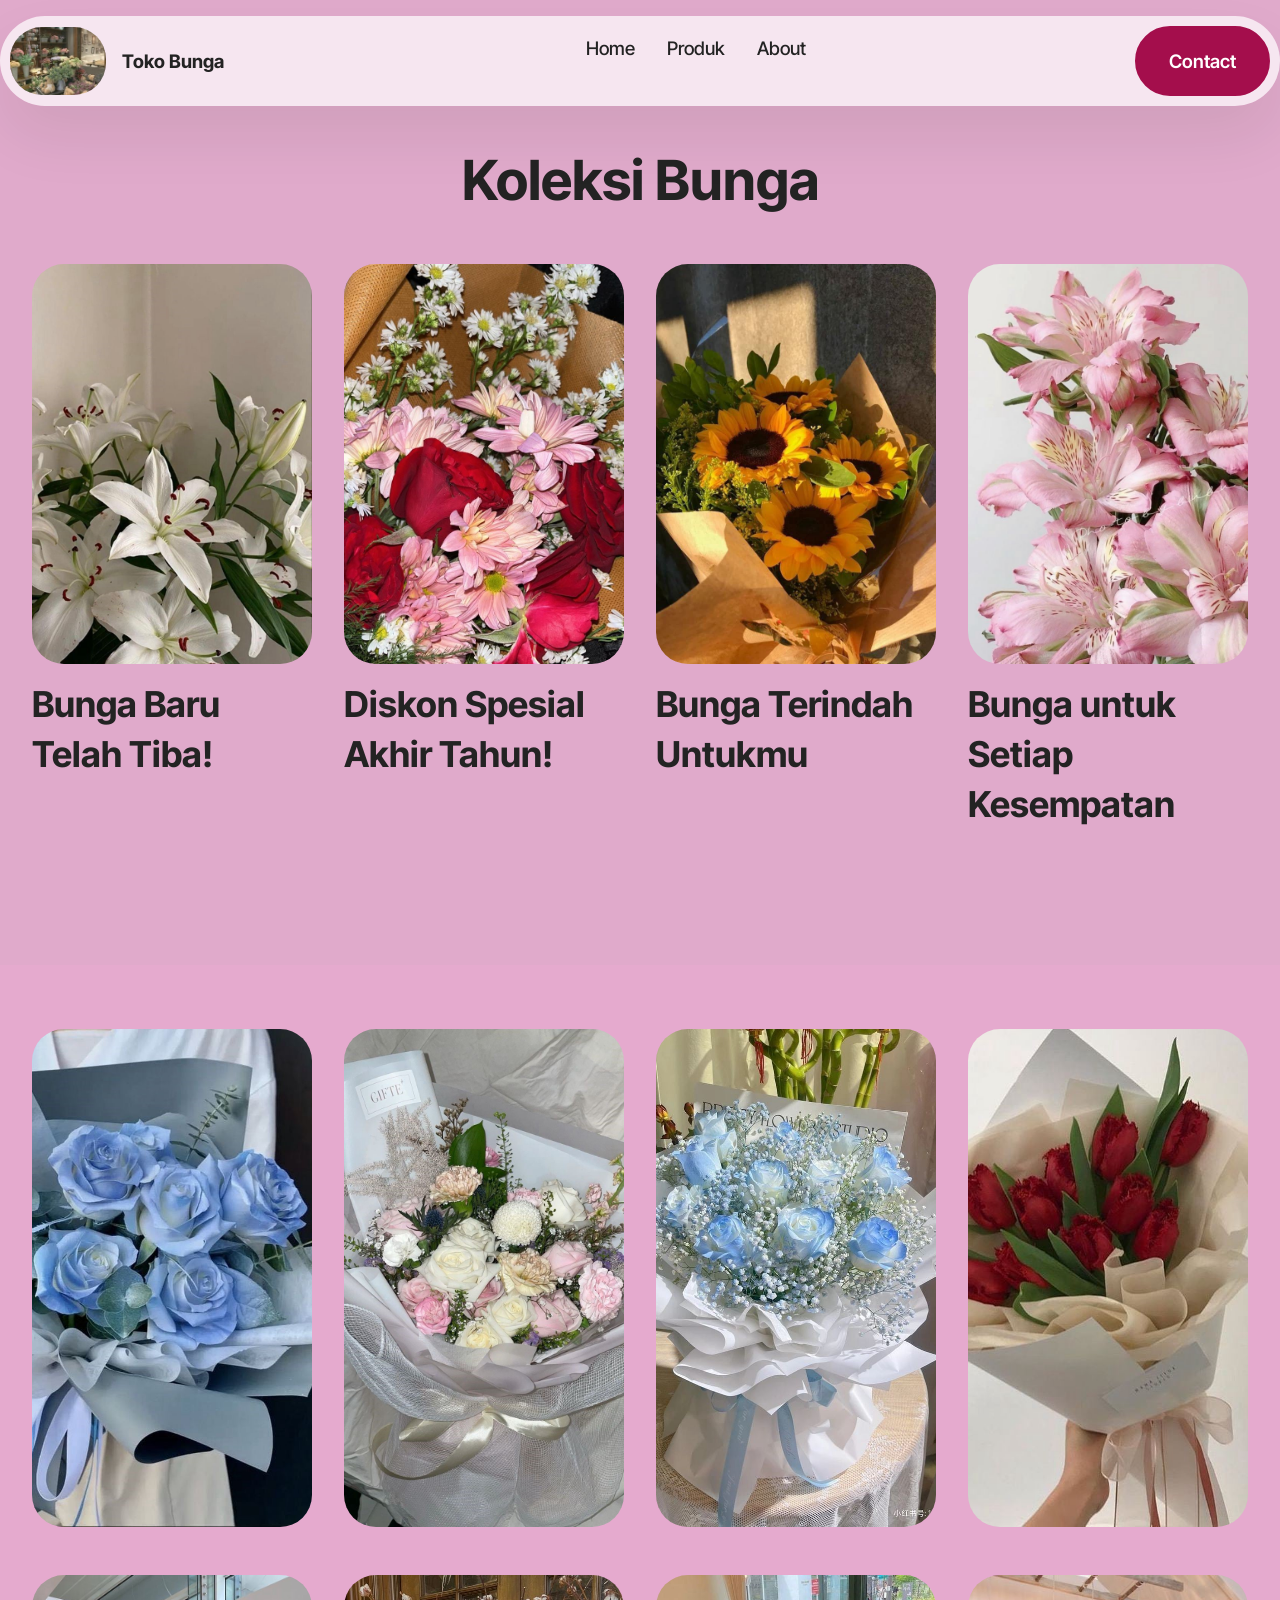
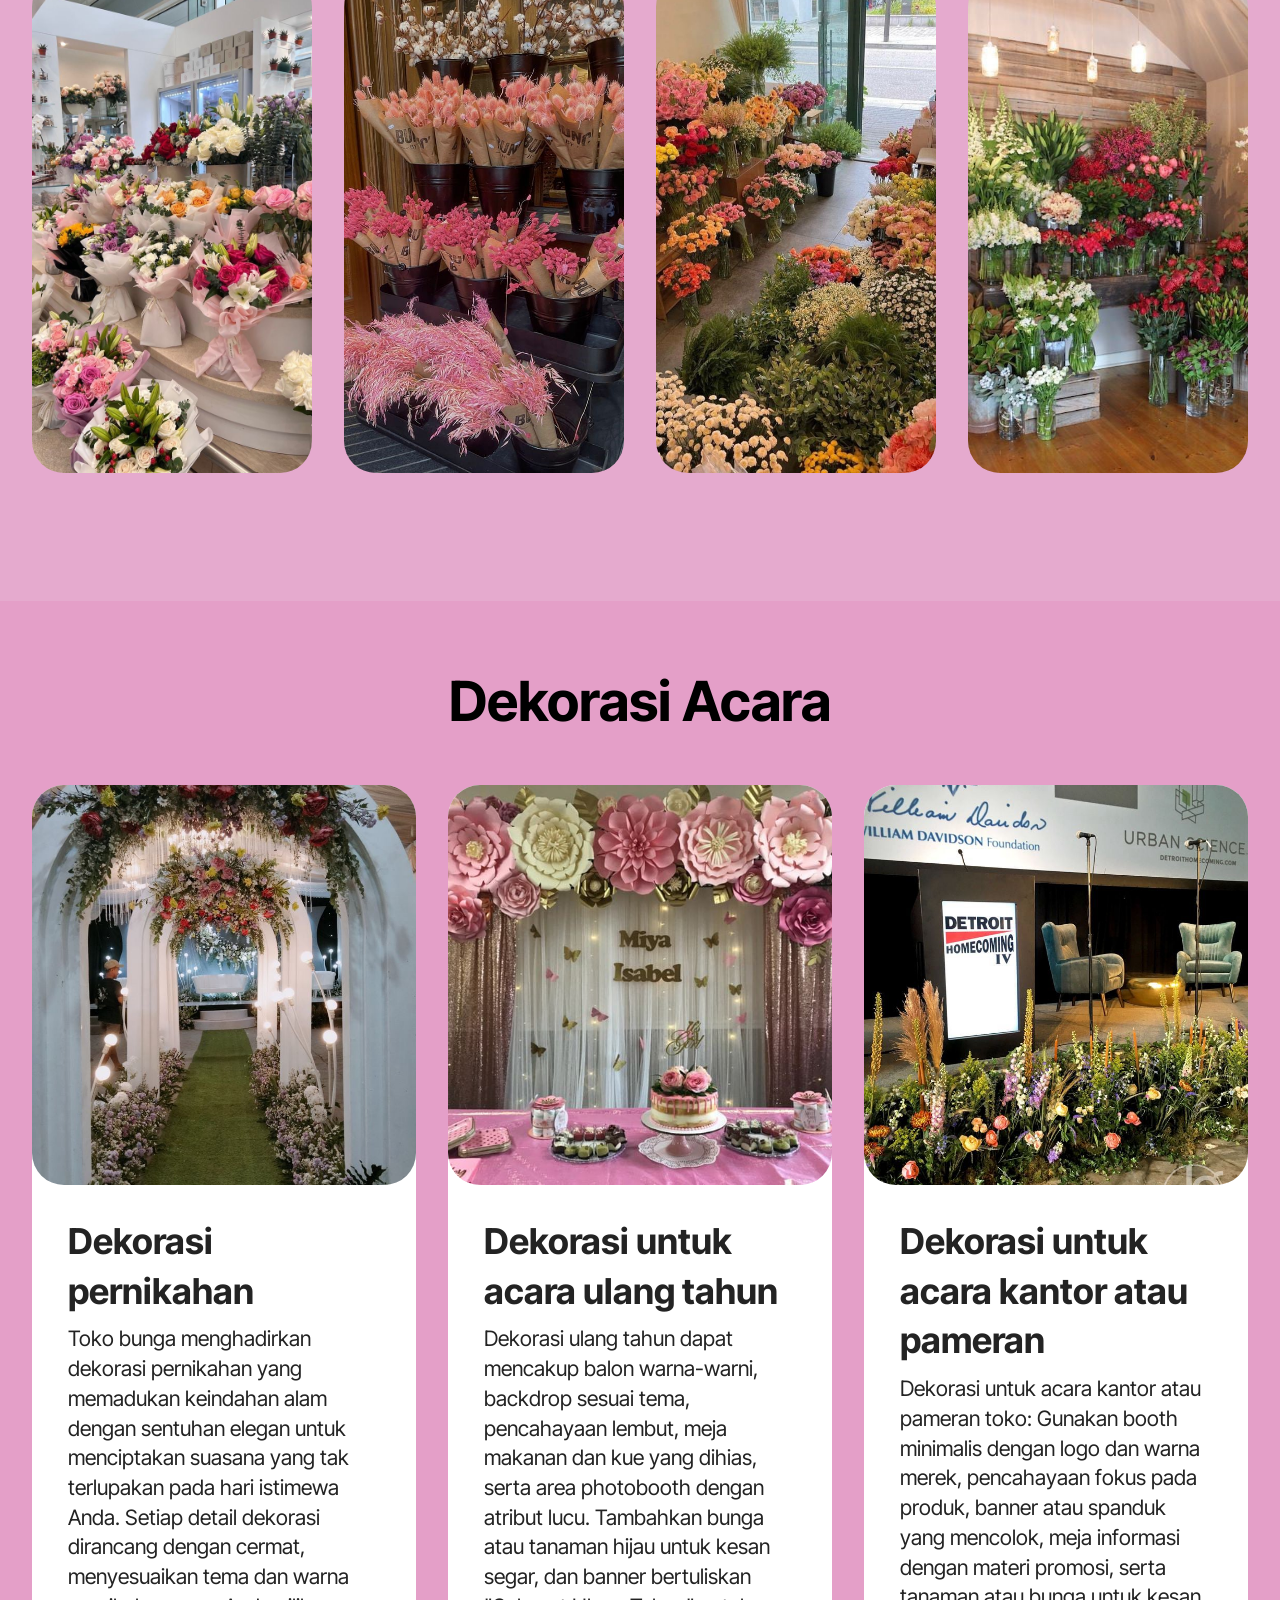
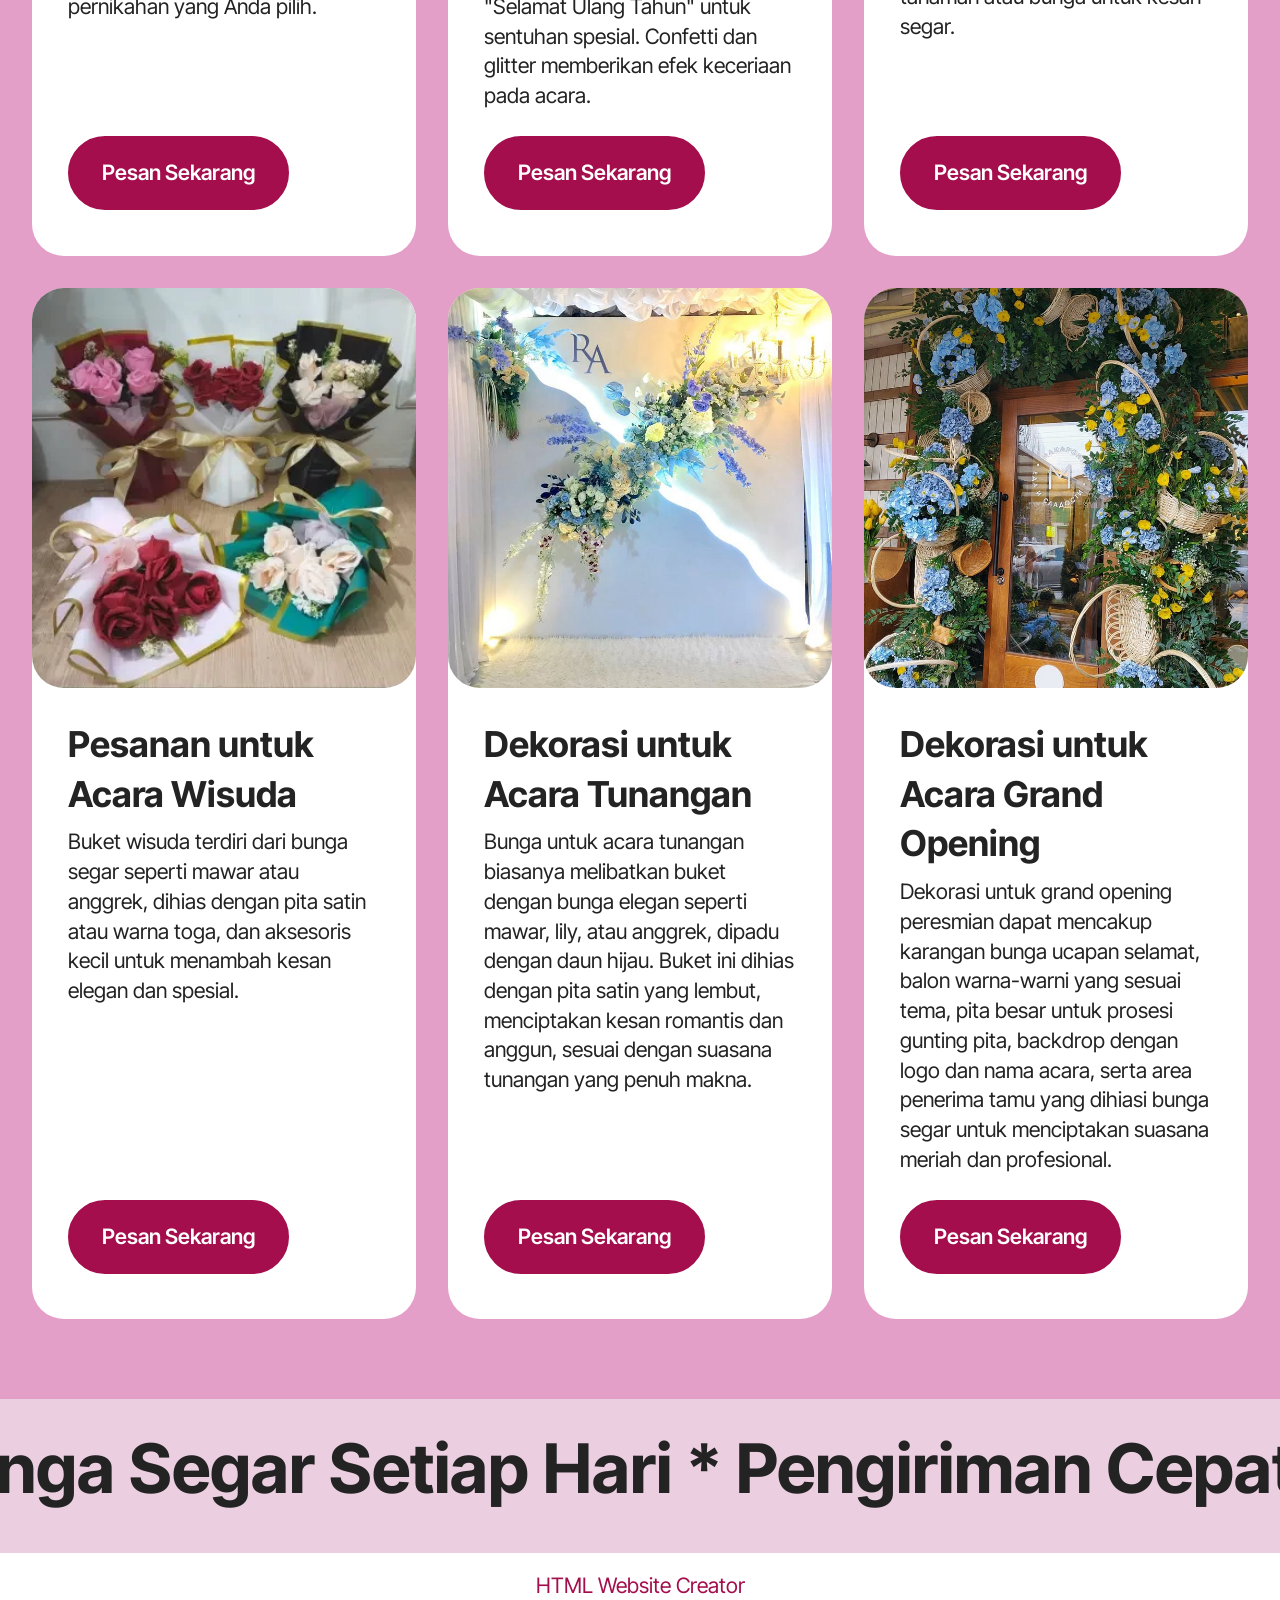
==== commit dcf2a77e: "create github pages" ====
--- a/page1.html
+++ b/page1.html
@@ -19,7 +19,7 @@
   <link rel="stylesheet" href="assets/theme/css/style.css">
   <link rel="preload" href="https://fonts.googleapis.com/css2?family=Inter+Tight:wght@400;700&display=swap&display=swap" as="style" onload="this.onload=null;this.rel='stylesheet'">
   <noscript><link rel="stylesheet" href="https://fonts.googleapis.com/css2?family=Inter+Tight:wght@400;700&display=swap&display=swap"></noscript>
-  <link rel="preload" as="style" href="assets/mobirise/css/mbr-additional.css?v=HDOLfJ"><link rel="stylesheet" href="assets/mobirise/css/mbr-additional.css?v=HDOLfJ" type="text/css">
+  <link rel="preload" as="style" href="assets/mobirise/css/mbr-additional.css?v=7Zs3JM"><link rel="stylesheet" href="assets/mobirise/css/mbr-additional.css?v=7Zs3JM" type="text/css">
 
   
   
@@ -319,7 +319,7 @@
       </div>
     
   </div>
-</section><section class="display-7" style="padding: 0;align-items: center;justify-content: center;flex-wrap: wrap;    align-content: center;display: flex;position: relative;height: 4rem;"><a href="https://mobiri.se/3591663" style="flex: 1 1;height: 4rem;position: absolute;width: 100%;z-index: 1;"><img alt="" style="height: 4rem;" src="[data-uri]"></a><p style="margin: 0;text-align: center;" class="display-7">&#8204;</p><a style="z-index:1" href="https://mobirise.com/drag-drop-website-builder.html">Drag & Drop Website Builder</a></section><script src="assets/bootstrap/js/bootstrap.bundle.min.js"></script>  <script src="assets/smoothscroll/smooth-scroll.js"></script>  <script src="assets/ytplayer/index.js"></script>  <script src="assets/dropdown/js/navbar-dropdown.js"></script>  <script src="assets/theme/js/script.js"></script>  
+</section><section class="display-7" style="padding: 0;align-items: center;justify-content: center;flex-wrap: wrap;    align-content: center;display: flex;position: relative;height: 4rem;"><a href="https://mobiri.se/3591663" style="flex: 1 1;height: 4rem;position: absolute;width: 100%;z-index: 1;"><img alt="" style="height: 4rem;" src="[data-uri]"></a><p style="margin: 0;text-align: center;" class="display-7">&#8204;</p><a style="z-index:1" href="https://mobirise.com/html-builder.html">HTML Website Creator</a></section><script src="assets/bootstrap/js/bootstrap.bundle.min.js"></script>  <script src="assets/smoothscroll/smooth-scroll.js"></script>  <script src="assets/ytplayer/index.js"></script>  <script src="assets/dropdown/js/navbar-dropdown.js"></script>  <script src="assets/theme/js/script.js"></script>  
   
   
 </body>
--- a/assets/mobirise/css/mbr-additional.css
+++ b/assets/mobirise/css/mbr-additional.css
@@ -1567,6 +1567,73 @@
     min-height: 45px;
   }
 }
+.cid-uAMc3FaShz {
+  padding-top: 3rem;
+  padding-bottom: 3rem;
+  background-color: #ffa0a0;
+}
+.cid-uAMc3FaShz .mbr-fallback-image.disabled {
+  display: none;
+}
+.cid-uAMc3FaShz .mbr-fallback-image {
+  display: block;
+  background-size: cover;
+  background-position: center center;
+  width: 100%;
+  height: 100%;
+  position: absolute;
+  top: 0;
+}
+.cid-uAMc3FaShz .copyright {
+  color: #ffffff;
+  text-align: left;
+}
+.cid-uAMc3FaShz .center {
+  display: flex;
+  flex-direction: column;
+  justify-content: center;
+}
+@media (max-width: 991px) {
+  .cid-uAMc3FaShz .row {
+    flex-direction: column-reverse !important;
+  }
+  .cid-uAMc3FaShz .row .copyright {
+    margin: 1rem 0 0 0;
+  }
+}
+.cid-uAMc3FaShz .row-links {
+  width: 100%;
+  justify-content: center;
+}
+.cid-uAMc3FaShz .row-links .row-links-soc {
+  list-style: none;
+  display: flex;
+  justify-content: right;
+  flex-wrap: wrap;
+  padding: 0;
+  margin-bottom: 0;
+}
+@media (max-width: 991px) {
+  .cid-uAMc3FaShz .row-links .row-links-soc {
+    justify-content: center;
+  }
+}
+.cid-uAMc3FaShz .row-links .row-links-soc li {
+  padding: 0 1rem 0rem 1rem;
+}
+@media (max-width: 767px) {
+  .cid-uAMc3FaShz .row-links .row-links-soc li {
+    padding: 0 1rem 1rem 1rem;
+  }
+}
+.cid-uAMc3FaShz .row-links .row-links-soc li p {
+  margin: 0;
+}
+@media (max-width: 991px) {
+  .cid-uAMc3FaShz .copyright {
+    text-align: center;
+  }
+}
 .cid-uuAt0u6nEp {
   z-index: 1000;
   width: 100%;
--- a/assets/mobirise/css/mbr-additional.css
+++ b/assets/mobirise/css/mbr-additional.css
@@ -1567,6 +1567,73 @@
     min-height: 45px;
   }
 }
+.cid-uAMc3FaShz {
+  padding-top: 3rem;
+  padding-bottom: 3rem;
+  background-color: #ffa0a0;
+}
+.cid-uAMc3FaShz .mbr-fallback-image.disabled {
+  display: none;
+}
+.cid-uAMc3FaShz .mbr-fallback-image {
+  display: block;
+  background-size: cover;
+  background-position: center center;
+  width: 100%;
+  height: 100%;
+  position: absolute;
+  top: 0;
+}
+.cid-uAMc3FaShz .copyright {
+  color: #ffffff;
+  text-align: left;
+}
+.cid-uAMc3FaShz .center {
+  display: flex;
+  flex-direction: column;
+  justify-content: center;
+}
+@media (max-width: 991px) {
+  .cid-uAMc3FaShz .row {
+    flex-direction: column-reverse !important;
+  }
+  .cid-uAMc3FaShz .row .copyright {
+    margin: 1rem 0 0 0;
+  }
+}
+.cid-uAMc3FaShz .row-links {
+  width: 100%;
+  justify-content: center;
+}
+.cid-uAMc3FaShz .row-links .row-links-soc {
+  list-style: none;
+  display: flex;
+  justify-content: right;
+  flex-wrap: wrap;
+  padding: 0;
+  margin-bottom: 0;
+}
+@media (max-width: 991px) {
+  .cid-uAMc3FaShz .row-links .row-links-soc {
+    justify-content: center;
+  }
+}
+.cid-uAMc3FaShz .row-links .row-links-soc li {
+  padding: 0 1rem 0rem 1rem;
+}
+@media (max-width: 767px) {
+  .cid-uAMc3FaShz .row-links .row-links-soc li {
+    padding: 0 1rem 1rem 1rem;
+  }
+}
+.cid-uAMc3FaShz .row-links .row-links-soc li p {
+  margin: 0;
+}
+@media (max-width: 991px) {
+  .cid-uAMc3FaShz .copyright {
+    text-align: center;
+  }
+}
 .cid-uuAt0u6nEp {
   z-index: 1000;
   width: 100%;
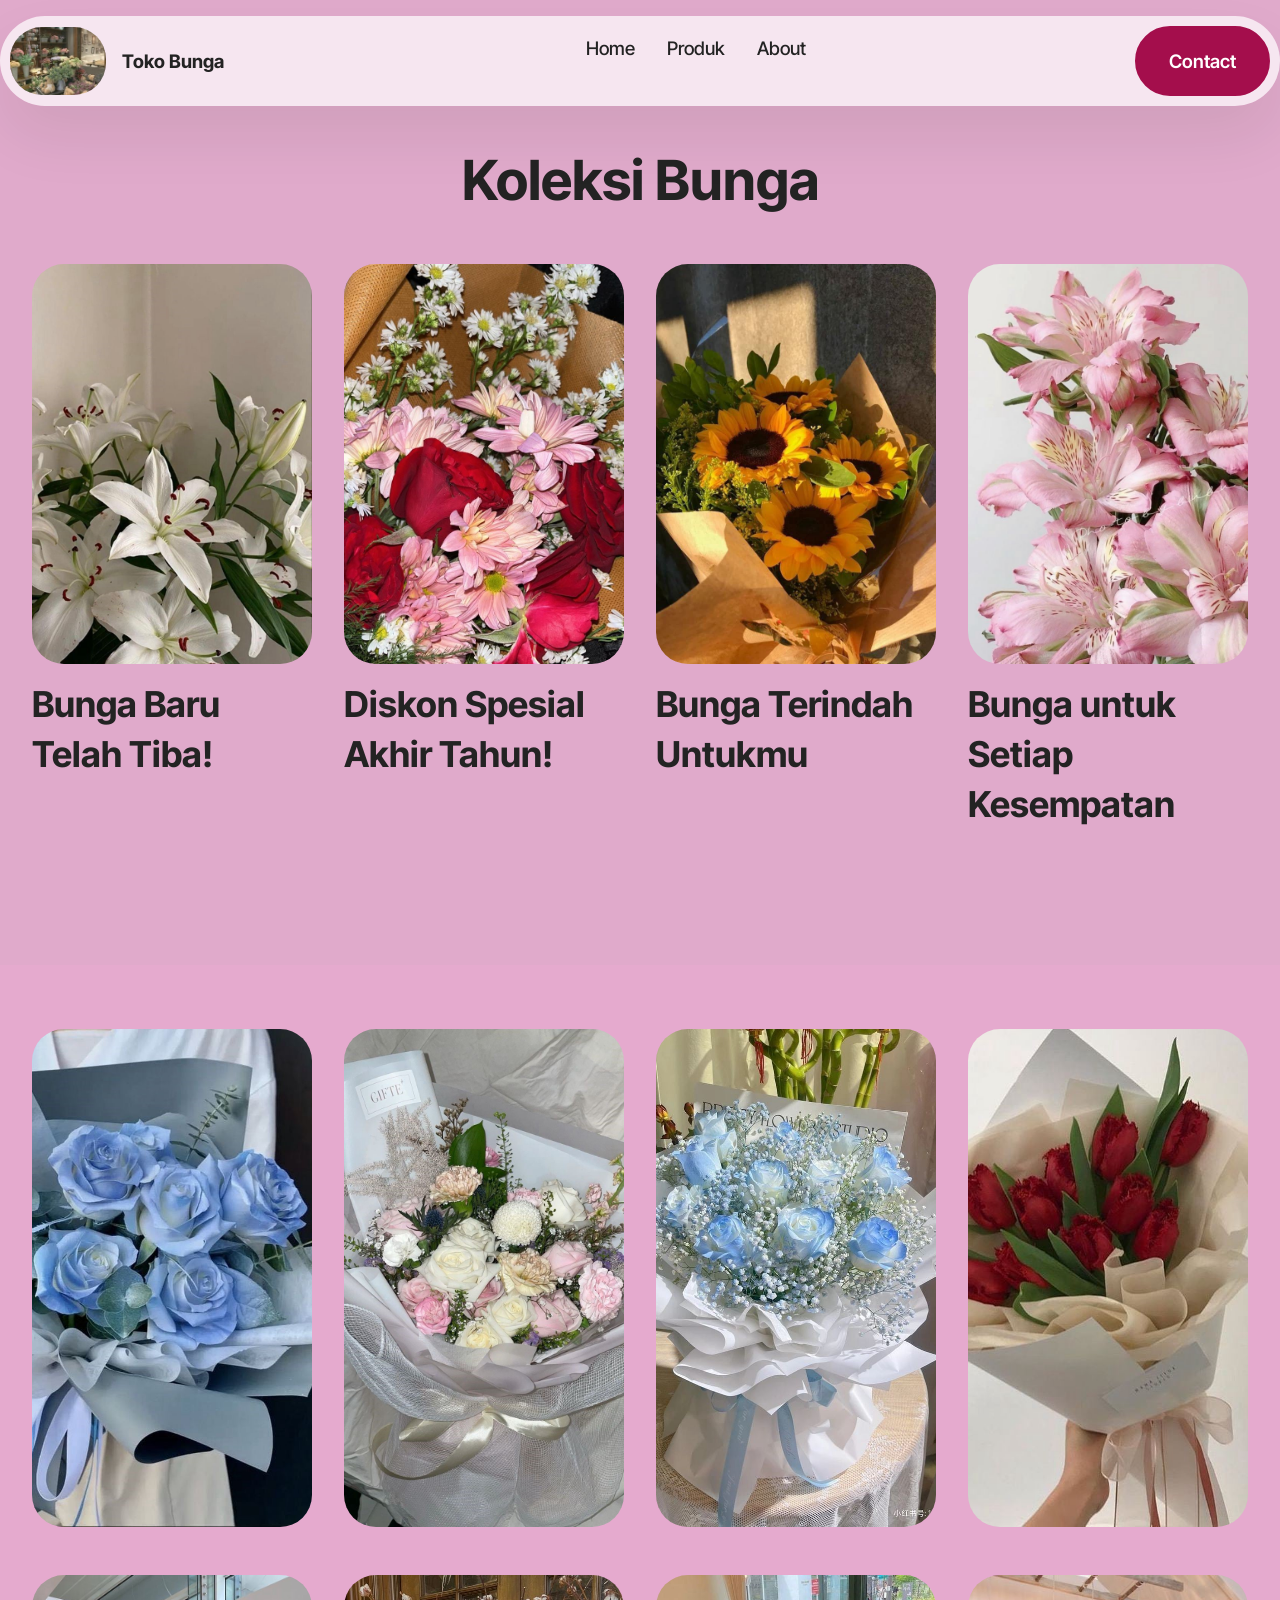
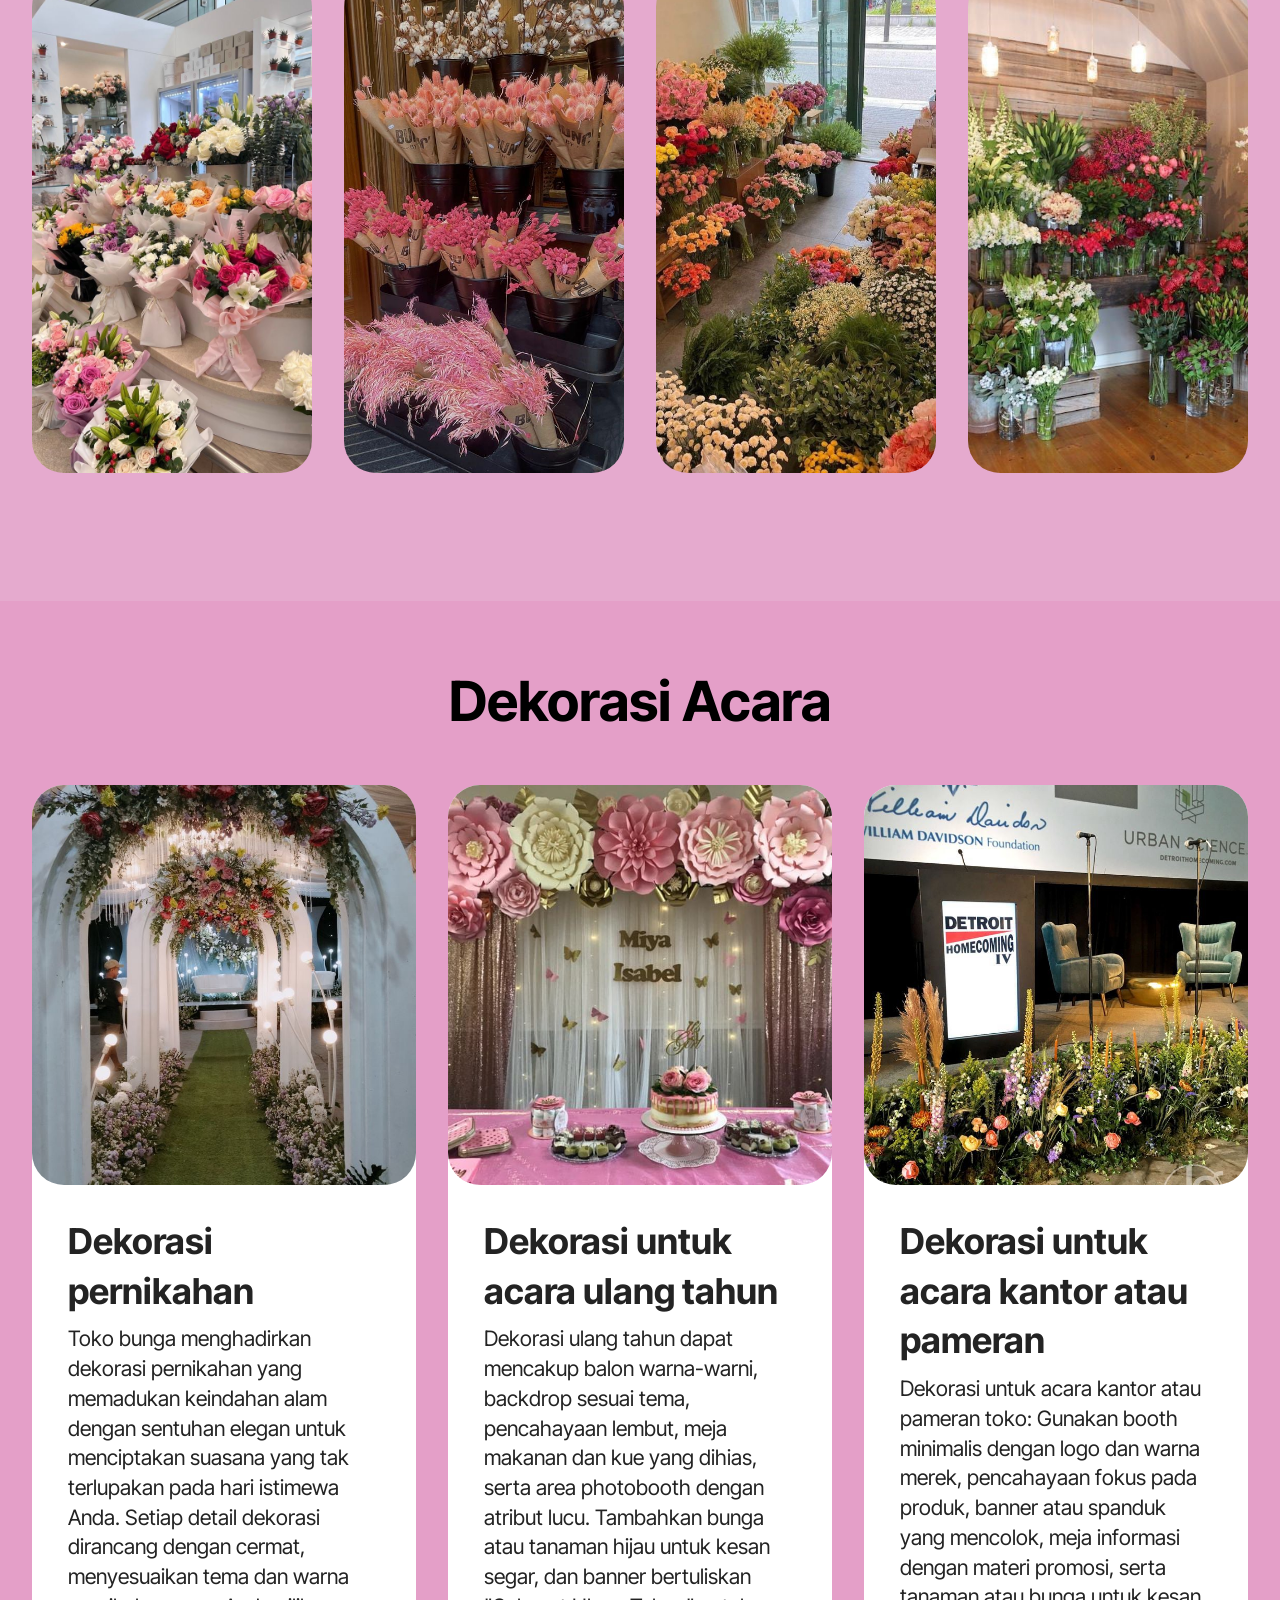
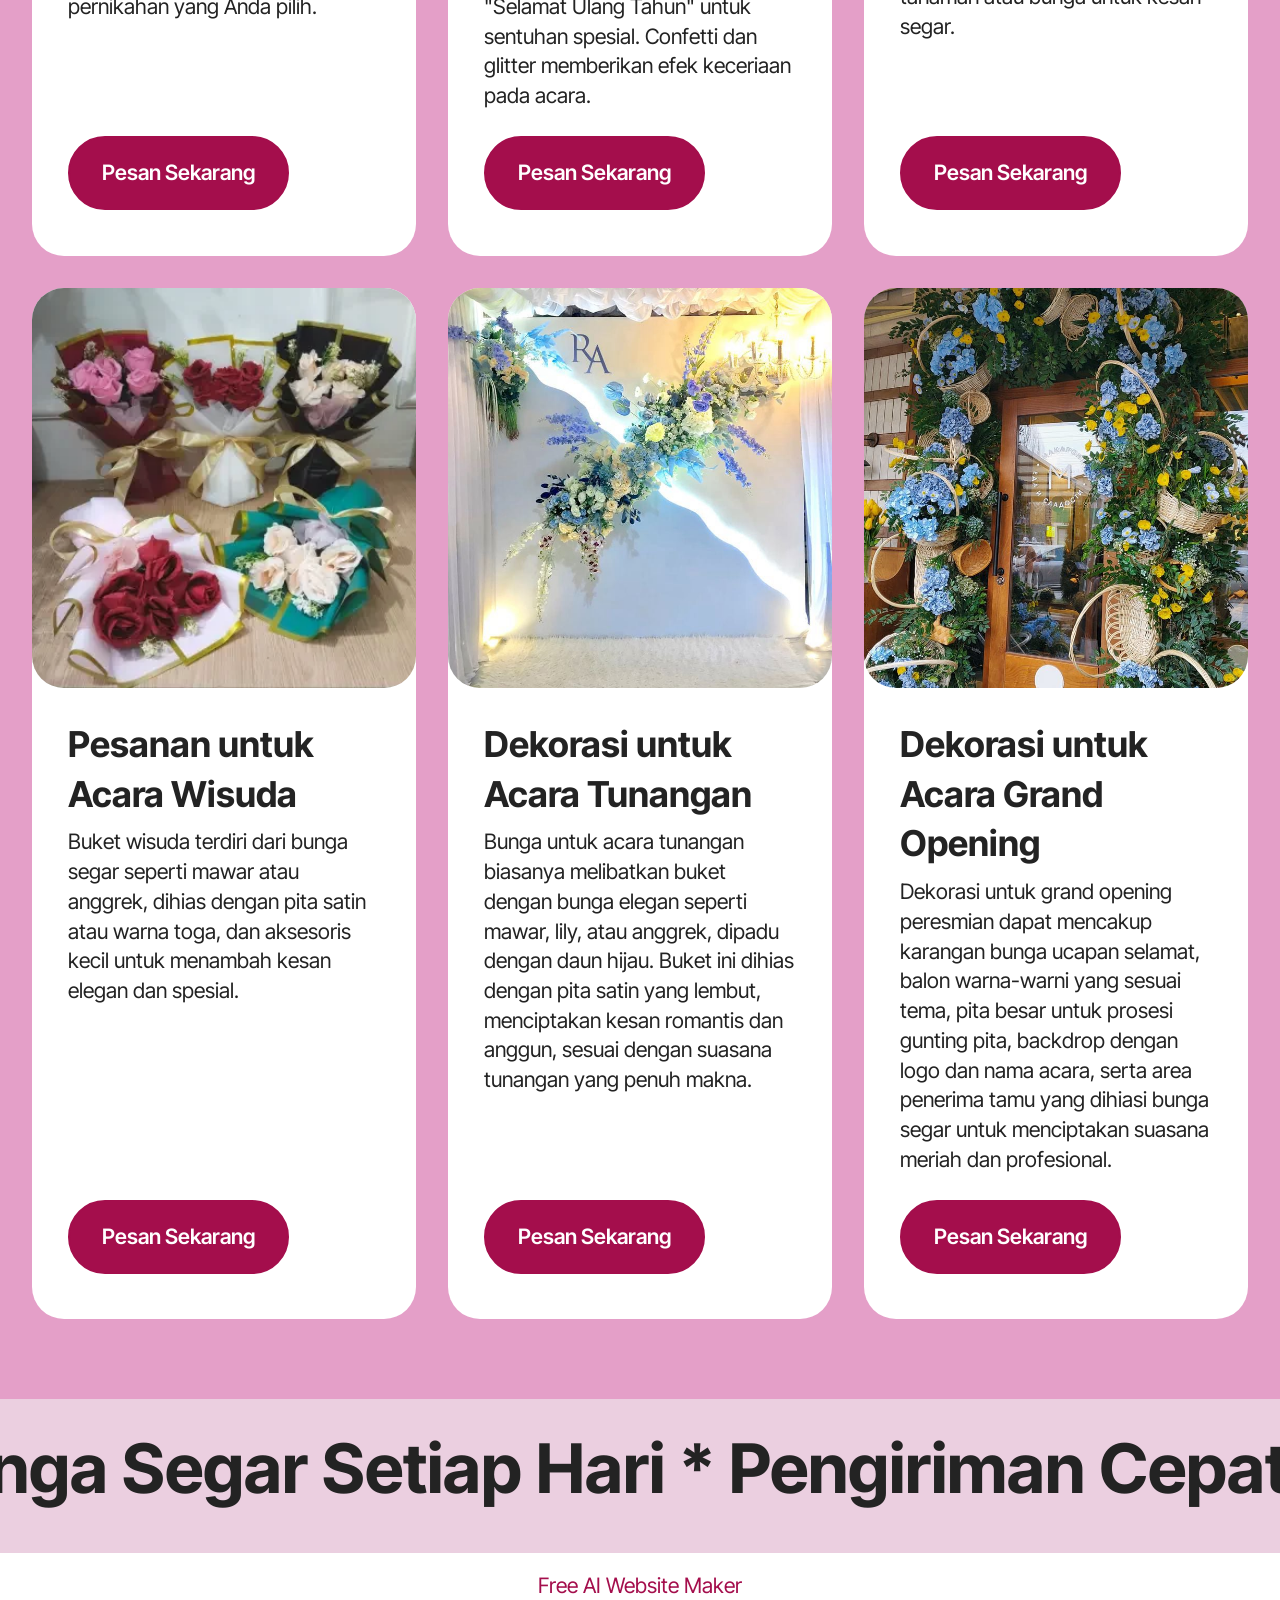
==== commit f9d9c875: "create github pages" ====
--- a/page1.html
+++ b/page1.html
@@ -19,7 +19,7 @@
   <link rel="stylesheet" href="assets/theme/css/style.css">
   <link rel="preload" href="https://fonts.googleapis.com/css2?family=Inter+Tight:wght@400;700&display=swap&display=swap" as="style" onload="this.onload=null;this.rel='stylesheet'">
   <noscript><link rel="stylesheet" href="https://fonts.googleapis.com/css2?family=Inter+Tight:wght@400;700&display=swap&display=swap"></noscript>
-  <link rel="preload" as="style" href="assets/mobirise/css/mbr-additional.css?v=7Zs3JM"><link rel="stylesheet" href="assets/mobirise/css/mbr-additional.css?v=7Zs3JM" type="text/css">
+  <link rel="preload" as="style" href="assets/mobirise/css/mbr-additional.css?v=Ug8ike"><link rel="stylesheet" href="assets/mobirise/css/mbr-additional.css?v=Ug8ike" type="text/css">
 
   
   
@@ -319,7 +319,7 @@
       </div>
     
   </div>
-</section><section class="display-7" style="padding: 0;align-items: center;justify-content: center;flex-wrap: wrap;    align-content: center;display: flex;position: relative;height: 4rem;"><a href="https://mobiri.se/3591663" style="flex: 1 1;height: 4rem;position: absolute;width: 100%;z-index: 1;"><img alt="" style="height: 4rem;" src="[data-uri]"></a><p style="margin: 0;text-align: center;" class="display-7">&#8204;</p><a style="z-index:1" href="https://mobirise.com/html-builder.html">HTML Website Creator</a></section><script src="assets/bootstrap/js/bootstrap.bundle.min.js"></script>  <script src="assets/smoothscroll/smooth-scroll.js"></script>  <script src="assets/ytplayer/index.js"></script>  <script src="assets/dropdown/js/navbar-dropdown.js"></script>  <script src="assets/theme/js/script.js"></script>  
+</section><section class="display-7" style="padding: 0;align-items: center;justify-content: center;flex-wrap: wrap;    align-content: center;display: flex;position: relative;height: 4rem;"><a href="https://mobiri.se/3591663" style="flex: 1 1;height: 4rem;position: absolute;width: 100%;z-index: 1;"><img alt="" style="height: 4rem;" src="[data-uri]"></a><p style="margin: 0;text-align: center;" class="display-7">&#8204;</p><a style="z-index:1" href="https://mobirise.com/builder/ai-website-maker.html">Free AI Website Maker</a></section><script src="assets/bootstrap/js/bootstrap.bundle.min.js"></script>  <script src="assets/smoothscroll/smooth-scroll.js"></script>  <script src="assets/ytplayer/index.js"></script>  <script src="assets/dropdown/js/navbar-dropdown.js"></script>  <script src="assets/theme/js/script.js"></script>  
   
   
 </body>
